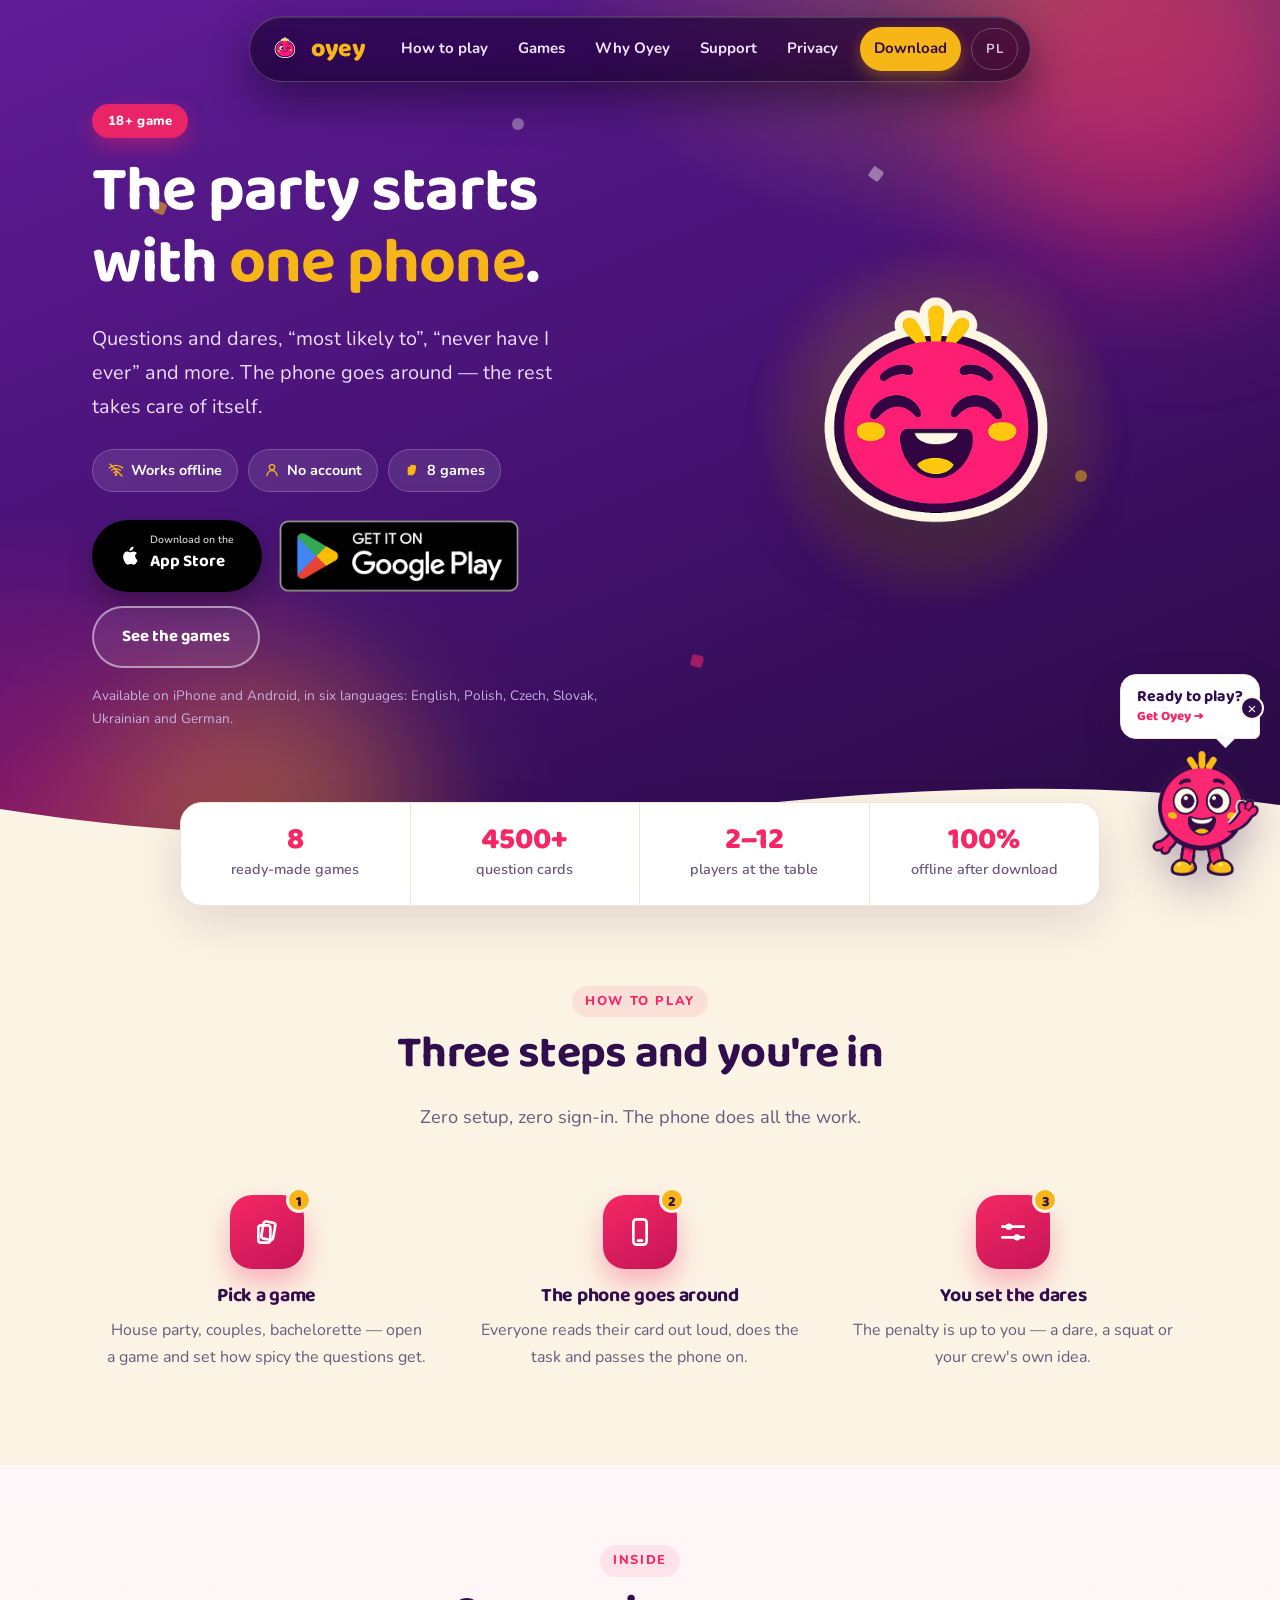
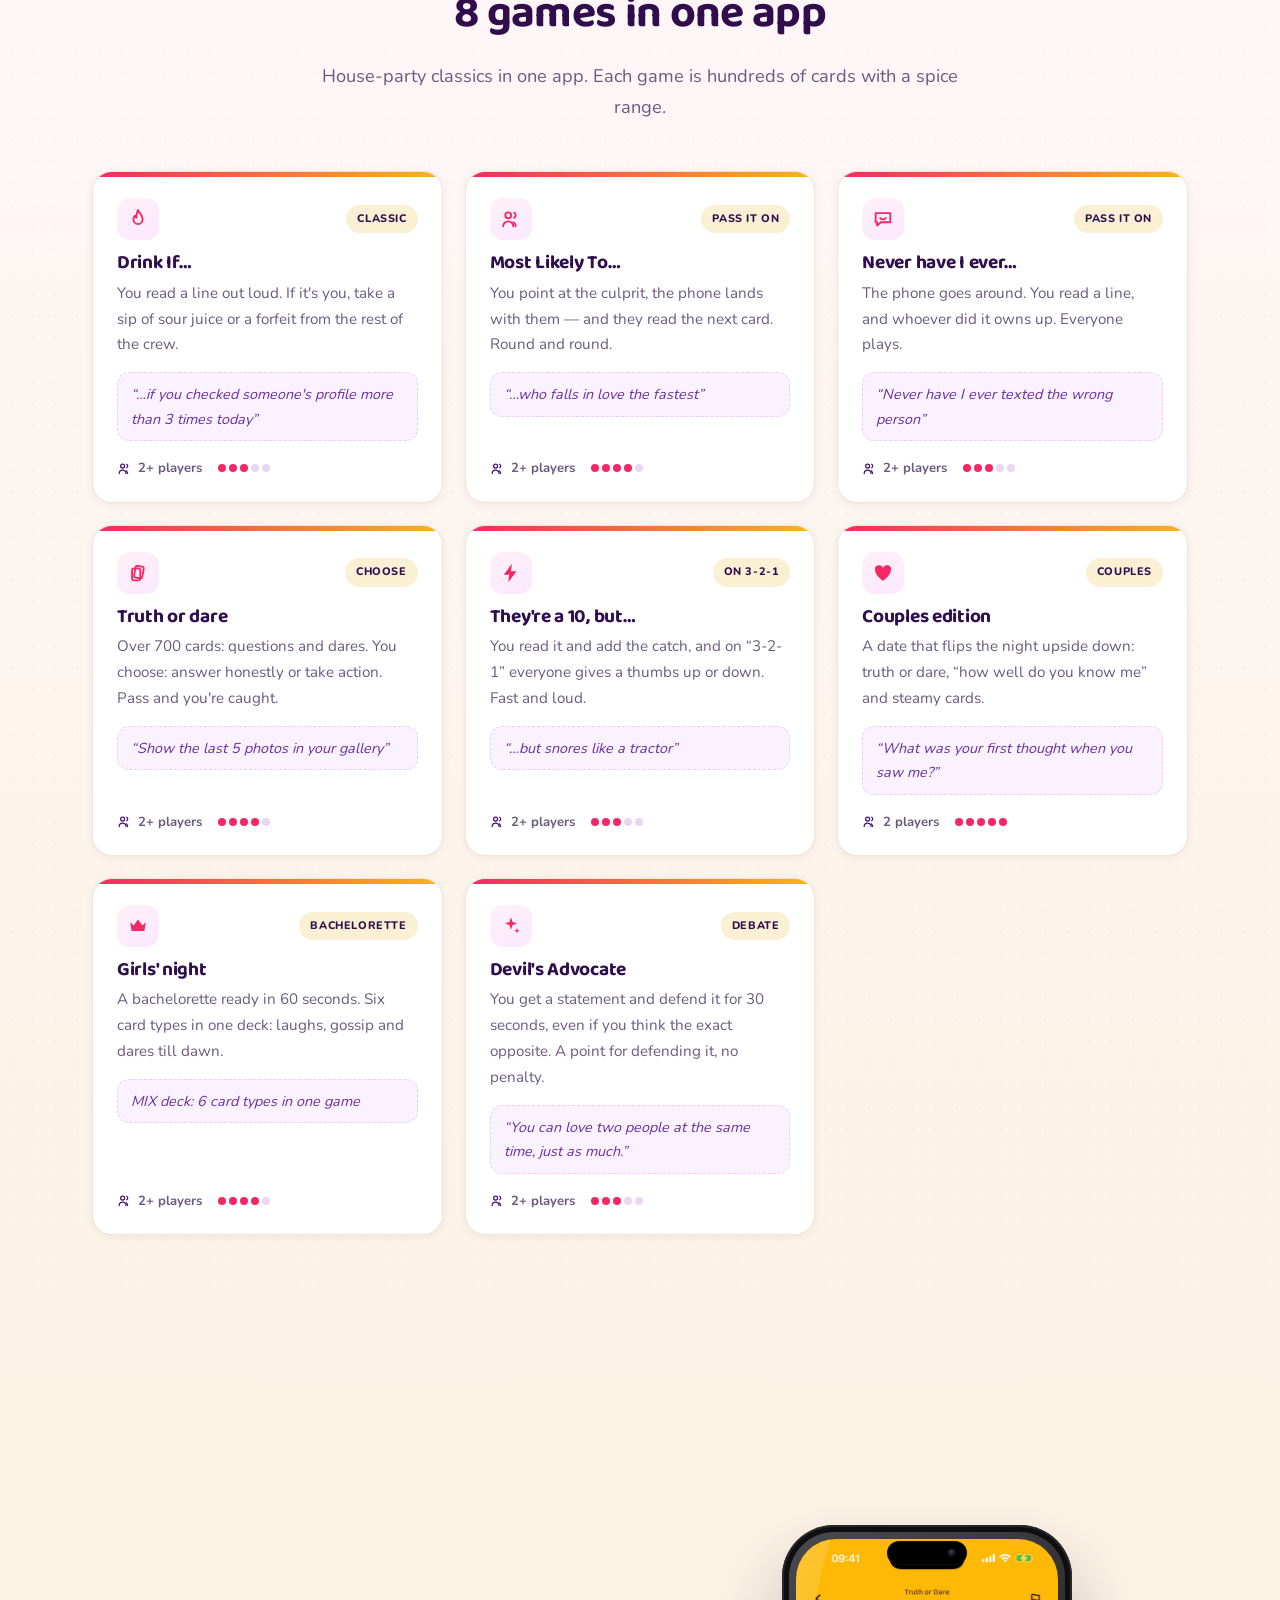
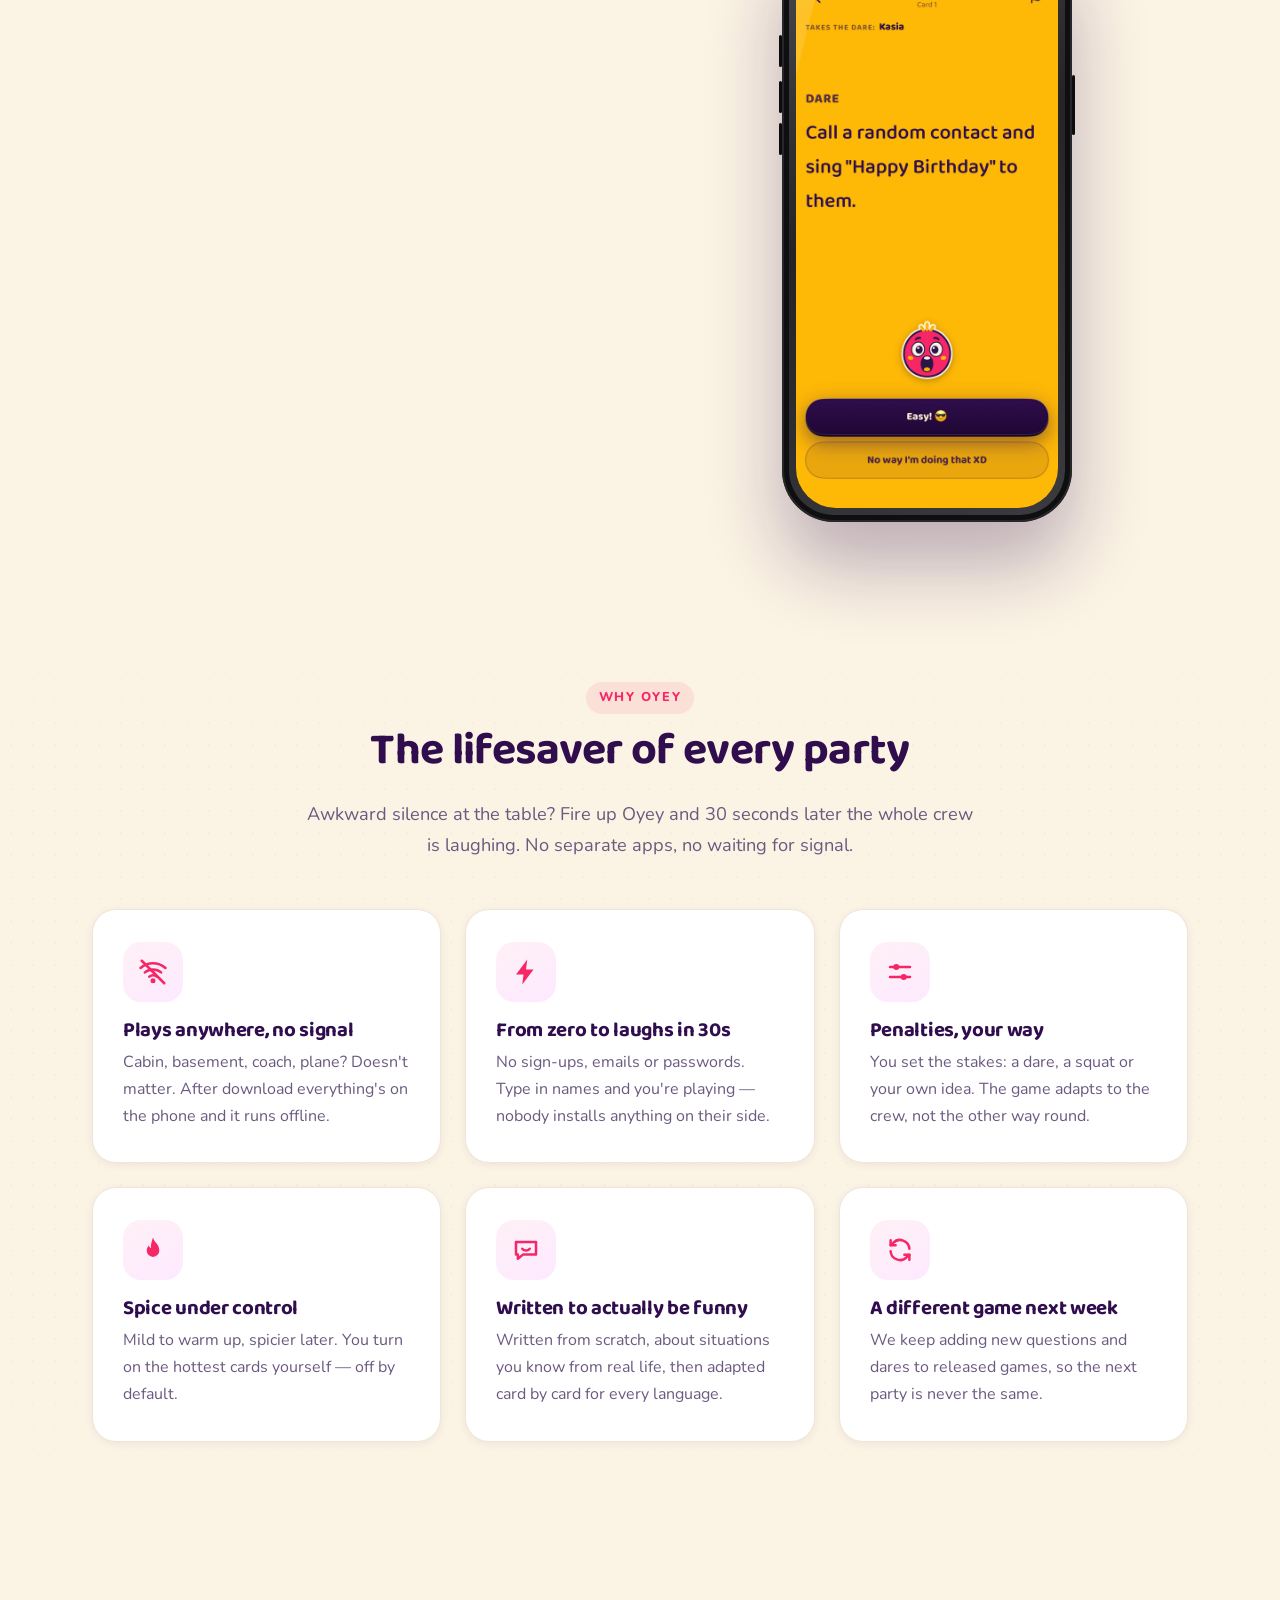
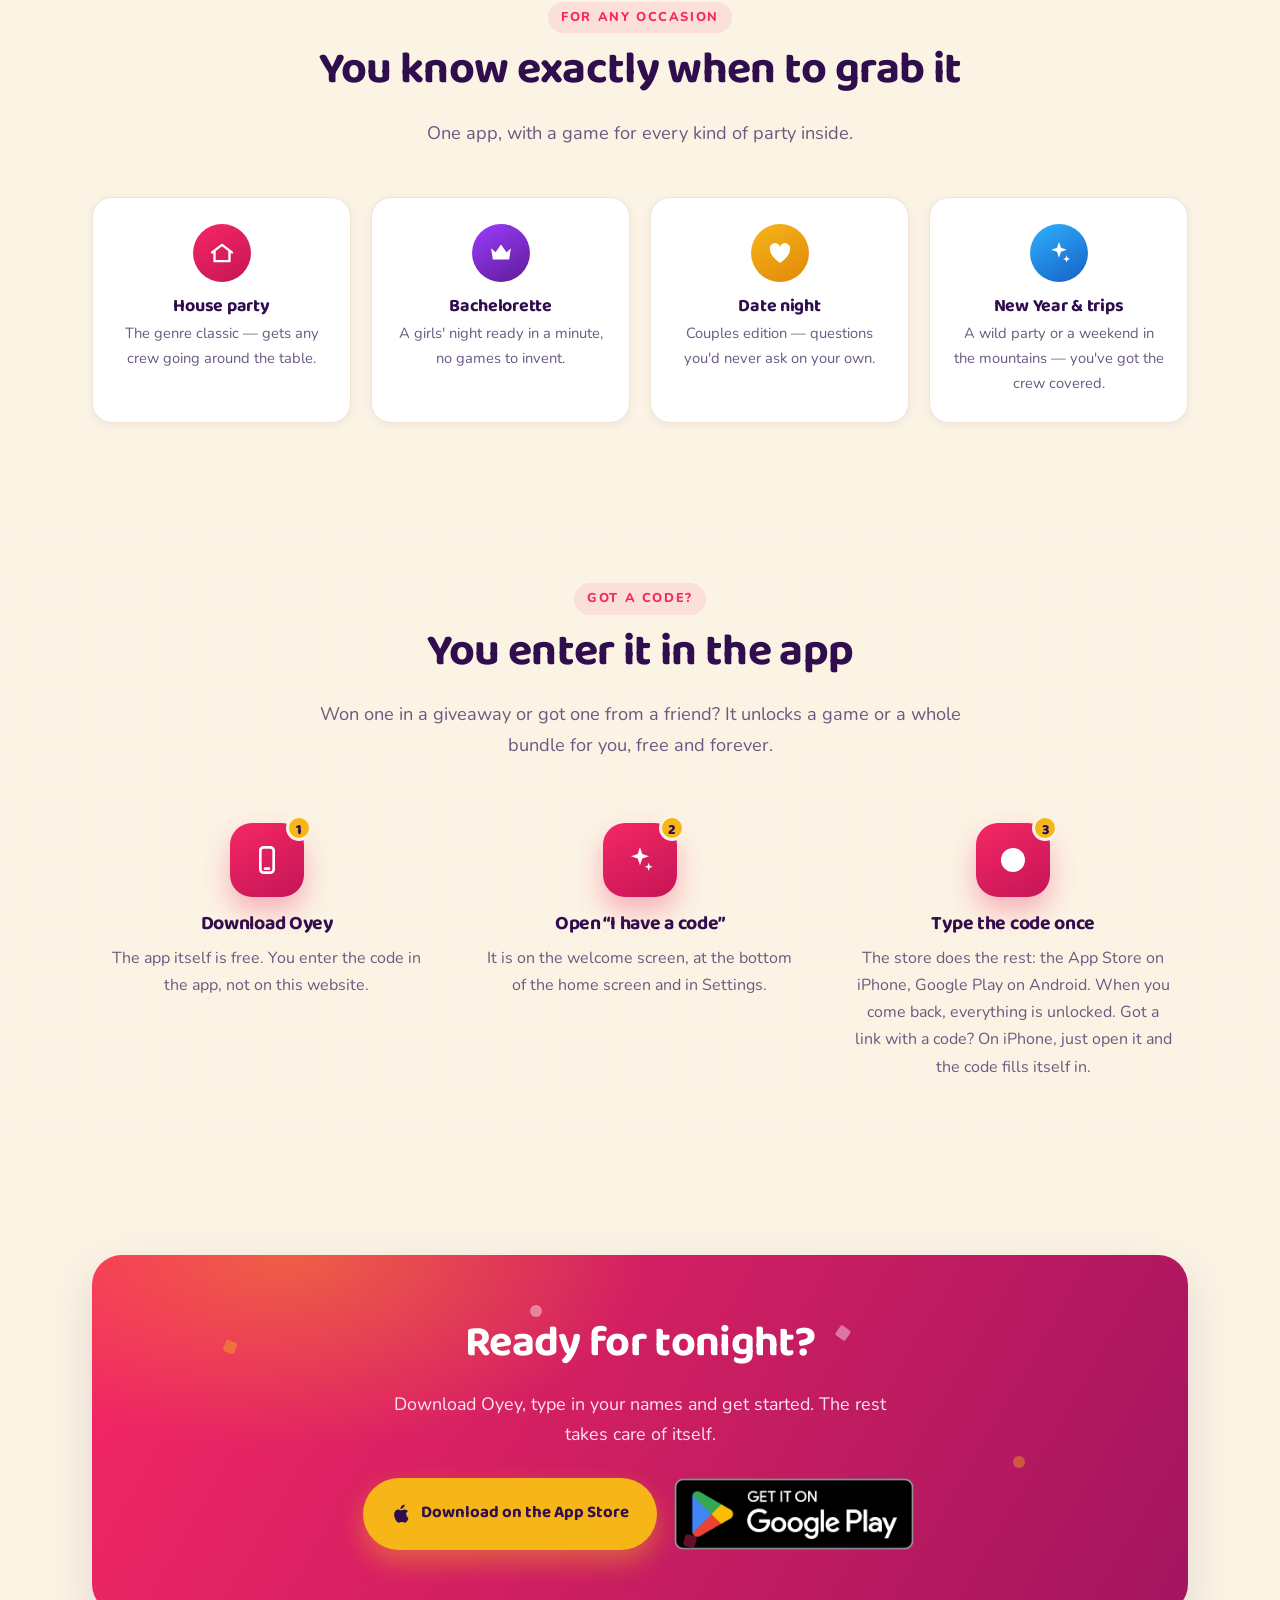
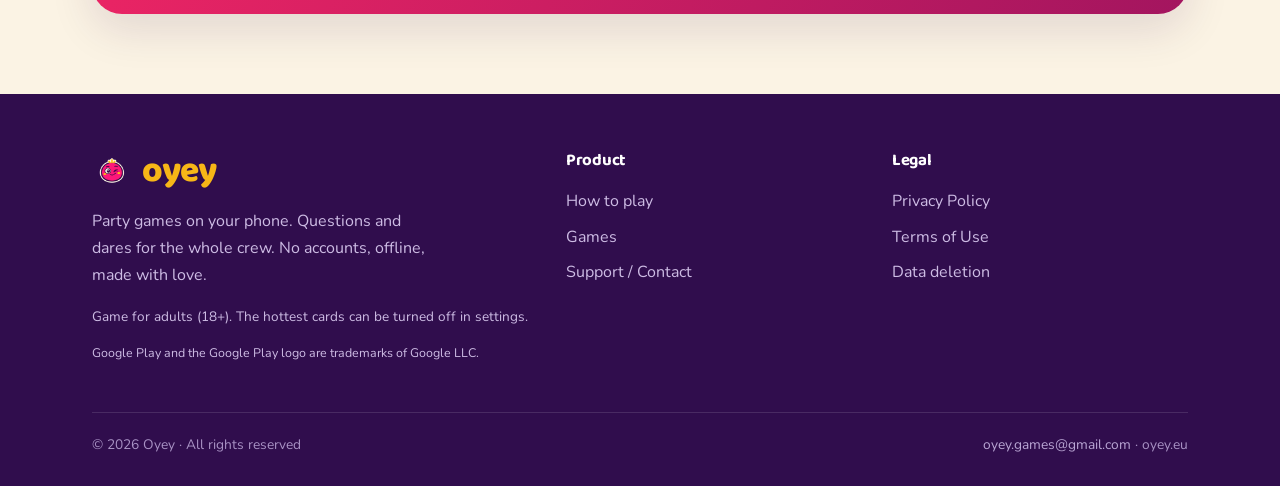
==== index.html @ d966012d "Strona: angielska domyślna pod „/”, polska pod /pl/ z wykrywaniem języka Decyzja właściciela 08.11.2" ====
<!DOCTYPE html>
<html lang="en">
<head>
  <meta charset="UTF-8">
  <meta name="viewport" content="width=device-width, initial-scale=1.0">
  <script>
  /* ——— JĘZYK STRONY (właściciel 08.11.2026) ———
     „/” to strona angielska (domyślna), polska jest pod /pl/. Na /pl/
     przenosimy, gdy:
       1) adres ma ?lang=pl; ?lang=en zostawia angielską (tak linkuje
          przełącznik „EN” z /pl/). Wybór pamiętamy na tę wizytę, a sam
          parametr lang znika z adresu, reszta zapytania zostaje;
       2) w tej wizycie ktoś czytał już polską stronę (sessionStorage
          oyey_lang = pl; zapisuje go assets/js/nav.js na każdej stronie
          według <html lang>), a oyey_lang = en zostawia angielską;
       3) inaczej: przeglądarka ma polski na liście języków albo strefę
          czasową Europe/Warsaw.
     Zapytanie (np. ?ct=tiktok_pl z bio) i #kotwica jadą z przekierowaniem.
     Bez cookies i localStorage: polityka prywatności mówi, że strona nie
     ustawia cookies; sessionStorage na jedną wizytę jak przy `ct`.
     location.replace nie dokłada wpisu w historii, więc „Wstecz” nie
     zapętla. Każdy błąd = zostaje strona angielska. */
  (function () {
    var html = document.documentElement;
    try {
      var loc = window.location, KLUCZ = 'oyey_lang', wybor = null, reszta = [];
      var czesci = loc.search.replace(/^\?/, '').split('&');
      for (var i = 0; i < czesci.length; i++) {
        if (!czesci[i]) continue;
        var mLang = /^lang=(en|pl)$/i.exec(czesci[i]);
        if (mLang) { wybor = mLang[1].toLowerCase(); } else { reszta.push(czesci[i]); }
      }
      var zapytanie = reszta.length ? '?' + reszta.join('&') : '';
      var zSesji = null;
      try {
        if (wybor) { sessionStorage.setItem(KLUCZ, wybor); }
        else { zSesji = sessionStorage.getItem(KLUCZ); }
      } catch (bladSesji) {}
      var naPl = false;
      if (wybor) {
        naPl = (wybor === 'pl');
        if (!naPl) { history.replaceState(history.state, '', loc.pathname + zapytanie + loc.hash); }
      } else if (zSesji === 'pl' || zSesji === 'en') {
        naPl = (zSesji === 'pl');
      } else {
        var jezyki = (navigator.languages && navigator.languages.length) ? navigator.languages : [navigator.language || ''];
        for (var j = 0; j < jezyki.length; j++) {
          if (/^pl/i.test(String(jezyki[j] || ''))) { naPl = true; break; }
        }
        if (!naPl) {
          try { naPl = (Intl.DateTimeFormat().resolvedOptions().timeZone === 'Europe/Warsaw'); } catch (bladStrefy) {}
        }
      }
      if (naPl) {
        // Bez mignięcia angielskiej strony; po 3 s pokazujemy ją i tak,
        // gdyby przekierowanie utknęło.
        html.style.visibility = 'hidden';
        setTimeout(function () { html.style.visibility = ''; }, 3000);
        loc.replace('/pl/' + zapytanie + loc.hash);
      }
    } catch (blad) { html.style.visibility = ''; }
  })();
  </script>
  <title>Oyey — party games on your phone | Questions & dares 18+</title>
  <meta name="description" content="Oyey is a party game app: questions and dares, “most likely to”, “never have I ever” and more. The phone goes around, no accounts, works offline. Adults only (18+).">
  <link rel="canonical" href="https://oyey.eu/">
  <link rel="alternate" hreflang="pl" href="https://oyey.eu/pl/">
  <link rel="alternate" hreflang="en" href="https://oyey.eu/">
  <link rel="alternate" hreflang="x-default" href="https://oyey.eu/">
  <meta property="og:type" content="website">
  <meta property="og:site_name" content="Oyey">
  <meta property="og:locale" content="en_GB">
  <meta property="og:locale:alternate" content="pl_PL">
  <meta property="og:url" content="https://oyey.eu/">
  <meta property="og:title" content="Oyey — party games on your phone | Questions & dares 18+">
  <meta property="og:description" content="Oyey is a party game app: questions and dares, “most likely to”, “never have I ever” and more. The phone goes around, no accounts, works offline. Adults only (18+).">
  <meta property="og:image" content="https://oyey.eu/assets/img/og-card.png">
  <meta property="og:image:width" content="1200">
  <meta property="og:image:height" content="630">
  <meta property="og:image:alt" content="The Oyey mascot — party games on your phone">
  <meta name="twitter:card" content="summary_large_image">
  <meta name="twitter:title" content="Oyey — party games on your phone | Questions & dares 18+">
  <meta name="twitter:description" content="Oyey is a party game app: questions and dares, “most likely to”, “never have I ever” and more. The phone goes around, no accounts, works offline. Adults only (18+).">
  <meta name="twitter:image" content="https://oyey.eu/assets/img/og-card.png">
  <meta name="twitter:image:alt" content="The Oyey mascot — party games on your phone">
  <link rel="icon" href="favicon.ico" sizes="any">
  <link rel="icon" type="image/png" sizes="32x32" href="assets/img/favicon-32.png">
  <link rel="apple-touch-icon" href="assets/img/favicon-180.png">
  <link rel="stylesheet" href="assets/css/style.css?v=12">
  <script src="assets/js/nav.js" defer></script>
</head>
<body>

  <!-- ICON SET (SVG) -->
  <svg width="0" height="0" style="position:absolute" aria-hidden="true">
    <symbol id="ic-wifi" viewBox="0 0 24 24"><path d="M2 8.8C4.9 6.4 8.3 5 12 5s7.1 1.4 10 3.8"/><path d="M5.5 12.3C7.3 10.8 9.6 9.9 12 9.9s4.7.9 6.5 2.4"/><path d="M9 15.7c.9-.7 2-1.1 3-1.1s2.1.4 3 1.1"/><circle cx="12" cy="19" r="1"/><line x1="3" y1="3" x2="21" y2="21"/></symbol>
    <symbol id="ic-user" viewBox="0 0 24 24"><circle cx="12" cy="8" r="4"/><path d="M4.5 20.5a7.5 7.5 0 0 1 15 0"/></symbol>
    <symbol id="ic-bolt" viewBox="0 0 24 24"><path d="M13 2 4 14h6l-1 8 9-12h-6z"/></symbol>
    <symbol id="ic-sliders" viewBox="0 0 24 24"><line x1="4" y1="8" x2="20" y2="8"/><line x1="4" y1="16" x2="20" y2="16"/><circle cx="9" cy="8" r="2.4" fill="currentColor" stroke="none"/><circle cx="15" cy="16" r="2.4" fill="currentColor" stroke="none"/></symbol>
    <symbol id="ic-flame" viewBox="0 0 24 24"><path d="M12 2c.6 2.6 2.4 3.9 3.5 5.6C16.6 9.3 17 10.8 17 12.5a5 5 0 0 1-10 0c0-1.7.7-3 1.7-4.1.2 1 .9 1.8 1.8 2C10 8.8 10.7 5.5 12 2z"/></symbol>
    <symbol id="ic-chat" viewBox="0 0 24 24"><path d="M4 5.5h16v10H9.8L5.5 19v-3.5H4z"/><path d="M9 11c.7.9 1.8 1.4 3 1.4s2.3-.5 3-1.4"/></symbol>
    <symbol id="ic-refresh" viewBox="0 0 24 24"><path d="M19.5 11A7.5 7.5 0 0 0 6.6 6.3L4.5 8.2"/><path d="M4.5 4.2v4h4"/><path d="M4.5 13a7.5 7.5 0 0 0 12.9 4.7l2.1-1.9"/><path d="M19.5 19.8v-4h-4"/></symbol>
    <symbol id="ic-phone" viewBox="0 0 24 24"><rect x="7" y="2.5" width="10" height="19" rx="2.5"/><line x1="10.5" y1="18.5" x2="13.5" y2="18.5"/></symbol>
    <symbol id="ic-users" viewBox="0 0 24 24"><circle cx="9" cy="8" r="3.2"/><path d="M3.5 20a5.5 5.5 0 0 1 11 0"/><path d="M15.5 5.2a3.2 3.2 0 0 1 0 5.6"/><path d="M17 20a5.4 5.4 0 0 0-2.3-4.4"/></symbol>
    <symbol id="ic-cards" viewBox="0 0 24 24"><rect x="8.5" y="4.5" width="9" height="13" rx="2" transform="rotate(10 13 11)"/><rect x="5.5" y="7" width="9" height="13" rx="2"/></symbol>
    <symbol id="ic-check" viewBox="0 0 24 24"><circle cx="12" cy="12" r="9"/><path d="M8.4 12.4l2.6 2.6 4.6-5.2"/></symbol>
    <symbol id="ic-heart" viewBox="0 0 24 24"><path d="M12 20.6S3.4 14.8 3.4 9.1A4.4 4.4 0 0 1 12 6.8a4.4 4.4 0 0 1 8.6 2.3C20.6 14.8 12 20.6 12 20.6z"/></symbol>
    <symbol id="ic-crown" viewBox="0 0 24 24"><path d="M3.5 8l3.8 3.4L12 4.8l4.7 6.6L20.5 8l-1.5 9.5H5z"/></symbol>
    <symbol id="ic-home" viewBox="0 0 24 24"><path d="M3.5 11.5 12 5l8.5 6.5"/><path d="M5.6 10.4V19h12.8v-8.6"/></symbol>
    <symbol id="ic-spark" viewBox="0 0 24 24"><path d="M12 2.5l1.7 5 5 1.7-5 1.7L12 16l-1.7-5.1-5-1.7 5-1.7z"/><path d="M18.5 14l.8 2.3 2.2.8-2.2.8-.8 2.3-.8-2.3-2.2-.8 2.2-.8z"/></symbol>
    <symbol id="ic-apple" viewBox="0 0 384 512"><path d="M318.7 268c-.2-36.7 16.4-64.4 50-84.8-18.8-26.9-47.2-41.7-84.7-44.6-35.5-2.8-74.3 20.7-88.5 20.7-15 0-49.4-19.7-76.4-19.7C71.9 141.1 16 184.6 16 273.5c0 26.3 4.8 53.5 14.4 81.5 12.8 36.9 59 127.2 107.2 125.7 25.2-.6 43-17.9 75.8-17.9 31.8 0 48.3 17.9 76.4 17.9 48.6-.7 90.4-82.8 102.6-119.8-65.2-30.7-61.7-90-61.7-92.9zM255.7 90.8c30.4-36.1 27.7-69 26.8-80.8-26.9 1.6-58 18.4-75.7 39.1-19.5 22.2-31 49.7-28.5 79.1 29.1 2.3 55.7-12.7 77.4-37.4z"/></symbol>
  </svg>

  <!-- NAV -->
  <header class="nav" id="nav">
    <div class="container">
      <a class="nav__brand" href="/" aria-label="Oyey — home">
        <img class="nav__mascot" src="assets/img/mascot-smile.png" alt="">
        <span class="wordmark nav__wordmark">oyey</span>
      </a>
      <button class="nav__toggle" aria-label="Menu" onclick="document.getElementById('nav-links').classList.toggle('open')">☰</button>
      <nav class="nav__links" id="nav-links">
        <a href="#jak">How to play</a>
        <a href="#gry">Games</a>
        <a href="#dlaczego">Why Oyey</a>
        <a href="support-en.html">Support</a>
        <a href="privacy-en.html">Privacy</a>
        <a class="cta" href="https://apps.apple.com/app/id6793657469" target="_blank" rel="noopener">Download</a>
        <a href="/pl/" class="lang-switch" hreflang="pl" aria-label="Wersja polska">PL</a>
      </nav>
    </div>
  </header>

  <!-- HERO -->
  <section class="hero">
    <span class="hero__glow g1"></span><span class="hero__glow g2"></span>
    <div class="confetti"><i></i><i></i><i></i><i></i><i></i><i></i></div>
    <div class="container hero__grid">
      <div>
        <span class="age-pill">18+ game</span>
        <h1>The party starts with <span class="hl">one phone</span>.</h1>
        <p class="lead">Questions and dares, “most likely to”, “never have I ever” and more. The phone goes around — the rest takes care of itself.</p>
        <div class="hero__badges">
          <span class="badge"><svg class="icon"><use href="#ic-wifi"/></svg> Works offline</span>
          <span class="badge"><svg class="icon"><use href="#ic-user"/></svg> No account</span>
          <span class="badge"><svg class="icon icon--fill"><use href="#ic-cards"/></svg> 8 games</span>
        </div>
        <div class="btns" id="download-top">
          <a class="btn btn--app" href="https://apps.apple.com/app/id6793657469" target="_blank" rel="noopener" aria-label="Download on the App Store">
            <svg viewBox="0 0 384 512" fill="currentColor" aria-hidden="true"><use href="#ic-apple"/></svg>
            <span class="store-txt"><span class="store-sub">Download on the</span><span class="store-main">App Store</span></span>
          </a>
          <a class="btn-gp" href="https://play.google.com/store/apps/details?id=eu.oyey" target="_blank" rel="noopener">
            <img class="gp-badge gp-badge--en" src="assets/img/badges/google-play-en.png" width="646" height="250" alt="Get it on Google Play">
          </a>
          <a class="btn btn--ghost" href="#gry">See the games</a>
        </div>
        <p class="hero__note">Available on iPhone and Android, in six languages: English, Polish, Czech, Slovak, Ukrainian and German.</p>
      </div>
      <div class="hero__mascot">
        <img src="assets/img/mascot-happy.png" alt="Oyey mascot" loading="eager">
      </div>
    </div>
    <div class="hero__wave" aria-hidden="true">
      <svg viewBox="0 0 1440 72" preserveAspectRatio="none"><path fill="#FBF3E4" d="M0,40 C240,74 480,74 720,48 C960,22 1200,6 1440,36 L1440,72 L0,72 Z"></path></svg>
    </div>
  </section>

  <!-- STATS -->
  <div class="container">
    <div class="stats reveal">
      <div class="stat"><b>8</b><span>ready-made games</span></div>
      <div class="stat"><b>4500+</b><span>question cards</span></div>
      <div class="stat"><b>2–12</b><span>players at the table</span></div>
      <div class="stat"><b>100%</b><span>offline after download</span></div>
    </div>
  </div>

  <!-- HOW TO PLAY -->
  <section id="jak">
    <div class="container">
      <div class="section-head reveal">
        <span class="eyebrow">How to play</span>
        <h2>Three steps and you're in</h2>
        <p>Zero setup, zero sign-in. The phone does all the work.</p>
      </div>
      <div class="steps">
        <div class="step reveal d1">
          <div class="step__ico"><svg class="icon"><use href="#ic-cards"/></svg><span class="step__num">1</span></div>
          <h3>Pick a game</h3>
          <p>House party, couples, bachelorette — open a game and set how spicy the questions get.</p>
        </div>
        <div class="step reveal d2">
          <div class="step__ico"><svg class="icon"><use href="#ic-phone"/></svg><span class="step__num">2</span></div>
          <h3>The phone goes around</h3>
          <p>Everyone reads their card out loud, does the task and passes the phone on.</p>
        </div>
        <div class="step reveal d3">
          <div class="step__ico"><svg class="icon"><use href="#ic-sliders"/></svg><span class="step__num">3</span></div>
          <h3>You set the dares</h3>
          <p>The penalty is up to you — a dare, a squat or your crew's own idea.</p>
        </div>
      </div>
    </div>
  </section>

  <!-- GAMES -->
  <section id="gry" class="games-section dots">
    <div class="container">
      <div class="section-head reveal">
        <span class="eyebrow">Inside</span>
        <h2>8 games in one app</h2>
        <p>House-party classics in one app. Each game is hundreds of cards with a spice range.</p>
      </div>
      <div class="games">

        <article class="game reveal">
          <div class="game__top"><span class="game__ico"><svg class="icon"><use href="#ic-flame"/></svg></span><span class="tag">Classic</span></div>
          <h3>Drink If…</h3>
          <p>You read a line out loud. If it's you, take a sip of sour juice or a forfeit from the rest of the crew.</p>
          <div class="game__sample">“…if you checked someone's profile more than 3 times today”</div>
          <div class="game__meta"><span class="m"><svg class="icon"><use href="#ic-users"/></svg>2+ players</span><span class="spice"><span class="spice-dots"><i class="on"></i><i class="on"></i><i class="on"></i><i></i><i></i></span></span></div>
        </article>

        <article class="game reveal d1">
          <div class="game__top"><span class="game__ico"><svg class="icon"><use href="#ic-users"/></svg></span><span class="tag">Pass it on</span></div>
          <h3>Most Likely To…</h3>
          <p>You point at the culprit, the phone lands with them — and they read the next card. Round and round.</p>
          <div class="game__sample">“…who falls in love the fastest”</div>
          <div class="game__meta"><span class="m"><svg class="icon"><use href="#ic-users"/></svg>2+ players</span><span class="spice"><span class="spice-dots"><i class="on"></i><i class="on"></i><i class="on"></i><i class="on"></i><i></i></span></span></div>
        </article>

        <article class="game reveal d2">
          <div class="game__top"><span class="game__ico"><svg class="icon"><use href="#ic-chat"/></svg></span><span class="tag">Pass it on</span></div>
          <h3>Never have I ever…</h3>
          <p>The phone goes around. You read a line, and whoever did it owns up. Everyone plays.</p>
          <div class="game__sample">“Never have I ever texted the wrong person”</div>
          <div class="game__meta"><span class="m"><svg class="icon"><use href="#ic-users"/></svg>2+ players</span><span class="spice"><span class="spice-dots"><i class="on"></i><i class="on"></i><i class="on"></i><i></i><i></i></span></span></div>
        </article>

        <article class="game reveal">
          <div class="game__top"><span class="game__ico"><svg class="icon"><use href="#ic-cards"/></svg></span><span class="tag">Choose</span></div>
          <h3>Truth or dare</h3>
          <p>Over 700 cards: questions and dares. You choose: answer honestly or take action. Pass and you're caught.</p>
          <div class="game__sample">“Show the last 5 photos in your gallery”</div>
          <div class="game__meta"><span class="m"><svg class="icon"><use href="#ic-users"/></svg>2+ players</span><span class="spice"><span class="spice-dots"><i class="on"></i><i class="on"></i><i class="on"></i><i class="on"></i><i></i></span></span></div>
        </article>

        <article class="game reveal d1">
          <div class="game__top"><span class="game__ico"><svg class="icon icon--fill"><use href="#ic-bolt"/></svg></span><span class="tag">On 3-2-1</span></div>
          <h3>They're a 10, but…</h3>
          <p>You read it and add the catch, and on “3-2-1” everyone gives a thumbs up or down. Fast and loud.</p>
          <div class="game__sample">“…but snores like a tractor”</div>
          <div class="game__meta"><span class="m"><svg class="icon"><use href="#ic-users"/></svg>2+ players</span><span class="spice"><span class="spice-dots"><i class="on"></i><i class="on"></i><i class="on"></i><i></i><i></i></span></span></div>
        </article>

        <article class="game reveal d2">
          <div class="game__top"><span class="game__ico"><svg class="icon icon--fill"><use href="#ic-heart"/></svg></span><span class="tag">Couples</span></div>
          <h3>Couples edition</h3>
          <p>A date that flips the night upside down: truth or dare, “how well do you know me” and steamy cards.</p>
          <div class="game__sample">“What was your first thought when you saw me?”</div>
          <div class="game__meta"><span class="m"><svg class="icon"><use href="#ic-users"/></svg>2 players</span><span class="spice"><span class="spice-dots"><i class="on"></i><i class="on"></i><i class="on"></i><i class="on"></i><i class="on"></i></span></span></div>
        </article>

        <article class="game reveal d3">
          <div class="game__top"><span class="game__ico"><svg class="icon icon--fill"><use href="#ic-crown"/></svg></span><span class="tag">Bachelorette</span></div>
          <h3>Girls' night</h3>
          <p>A bachelorette ready in 60 seconds. Six card types in one deck: laughs, gossip and dares till dawn.</p>
          <div class="game__sample">MIX deck: 6 card types in one game</div>
          <div class="game__meta"><span class="m"><svg class="icon"><use href="#ic-users"/></svg>2+ players</span><span class="spice"><span class="spice-dots"><i class="on"></i><i class="on"></i><i class="on"></i><i class="on"></i><i></i></span></span></div>
        </article>

        <article class="game reveal">
          <div class="game__top"><span class="game__ico"><svg class="icon icon--fill"><use href="#ic-spark"/></svg></span><span class="tag">Debate</span></div>
          <h3>Devil's Advocate</h3>
          <p>You get a statement and defend it for 30 seconds, even if you think the exact opposite. A point for defending it, no penalty.</p>
          <div class="game__sample">“You can love two people at the same time, just as much.”</div>
          <div class="game__meta"><span class="m"><svg class="icon"><use href="#ic-users"/></svg>2+ players</span><span class="spice"><span class="spice-dots"><i class="on"></i><i class="on"></i><i class="on"></i><i></i><i></i></span></span></div>
        </article>

      </div>
      <div class="mascots-row reveal">
        <img src="assets/img/mascot-happy.png" alt="">
        <img src="assets/img/mascot-smile.png" alt="">
        <img src="assets/img/mascot-love.png" alt="">
        <img src="assets/img/mascot-devil.png" alt="">
        <img src="assets/img/mascot-crazy.png" alt="">
      </div>
    </div>
  </section>

  <!-- SHOWCASE -->
  <section>
    <div class="container">
      <div class="showcase">
        <div class="showcase__text reveal">
          <span class="eyebrow">This is how it looks</span>
          <h2>One card, the whole table in on it</h2>
          <p style="color:var(--text-soft);font-size:1.1rem;margin:0 0 6px;">Big, readable cards and a mascot that reacts to how spicy you play.</p>
          <ul class="showcase__list">
            <li><svg class="icon icon--fill"><use href="#ic-check"/></svg><span><b>Readable from across the table</b> — big type, one card at a time.</span></li>
            <li><svg class="icon icon--fill"><use href="#ic-check"/></svg><span><b>You set the spice</b> — from mild to 18+ behind an age gate.</span></li>
            <li><svg class="icon icon--fill"><use href="#ic-check"/></svg><span><b>Configurable penalties</b> — a dare, a squat or your own idea.</span></li>
          </ul>
        </div>
        <div class="phone-wrap reveal d2">
          <div class="iphone">
            <span class="iphone__island"></span>
            <div class="iphone__screen">
              <img src="assets/img/shot-en-card.png" alt="Oyey game screen — a dare card from Truth or Dare: “Call a random contact and sing Happy Birthday to them.”, with the mascot below and the buttons “Easy!” and “No way I'm doing that XD”">
            </div>
          </div>
        </div>
      </div>
    </div>
  </section>

  <!-- WHY -->
  <section id="dlaczego" class="dots">
    <div class="container">
      <div class="section-head reveal">
        <span class="eyebrow">Why Oyey</span>
        <h2>The lifesaver of every party</h2>
        <p>Awkward silence at the table? Fire up Oyey and 30 seconds later the whole crew is laughing. No separate apps, no waiting for signal.</p>
      </div>
      <div class="features">
        <div class="card reveal"><div class="ico"><svg class="icon"><use href="#ic-wifi"/></svg></div><h3>Plays anywhere, no signal</h3><p>Cabin, basement, coach, plane? Doesn't matter. After download everything's on the phone and it runs offline.</p></div>
        <div class="card reveal d1"><div class="ico"><svg class="icon icon--fill"><use href="#ic-bolt"/></svg></div><h3>From zero to laughs in 30s</h3><p>No sign-ups, emails or passwords. Type in names and you're playing — nobody installs anything on their side.</p></div>
        <div class="card reveal d2"><div class="ico"><svg class="icon"><use href="#ic-sliders"/></svg></div><h3>Penalties, your way</h3><p>You set the stakes: a dare, a squat or your own idea. The game adapts to the crew, not the other way round.</p></div>
        <div class="card reveal"><div class="ico"><svg class="icon icon--fill"><use href="#ic-flame"/></svg></div><h3>Spice under control</h3><p>Mild to warm up, spicier later. You turn on the hottest cards yourself — off by default.</p></div>
        <div class="card reveal d1"><div class="ico"><svg class="icon"><use href="#ic-chat"/></svg></div><h3>Written to actually be funny</h3><p>Written from scratch, about situations you know from real life, then adapted card by card for every language.</p></div>
        <div class="card reveal d2"><div class="ico"><svg class="icon"><use href="#ic-refresh"/></svg></div><h3>A different game next week</h3><p>We keep adding new questions and dares to released games, so the next party is never the same.</p></div>
      </div>
    </div>
  </section>

  <!-- OCCASIONS -->
  <section>
    <div class="container">
      <div class="section-head reveal">
        <span class="eyebrow">For any occasion</span>
        <h2>You know exactly when to grab it</h2>
        <p>One app, with a game for every kind of party inside.</p>
      </div>
      <div class="occasions">
        <div class="occasion reveal"><div class="oc-ico"><svg class="icon"><use href="#ic-home"/></svg></div><h3>House party</h3><p>The genre classic — gets any crew going around the table.</p></div>
        <div class="occasion reveal d1"><div class="oc-ico"><svg class="icon icon--fill"><use href="#ic-crown"/></svg></div><h3>Bachelorette</h3><p>A girls' night ready in a minute, no games to invent.</p></div>
        <div class="occasion reveal d2"><div class="oc-ico"><svg class="icon icon--fill"><use href="#ic-heart"/></svg></div><h3>Date night</h3><p>Couples edition — questions you'd never ask on your own.</p></div>
        <div class="occasion reveal d3"><div class="oc-ico"><svg class="icon icon--fill"><use href="#ic-spark"/></svg></div><h3>New Year & trips</h3><p>A wild party or a weekend in the mountains — you've got the crew covered.</p></div>
      </div>
    </div>
  </section>

  <!-- GOT A CODE -->
  <section id="kod" class="dots">
    <div class="container">
      <div class="section-head reveal">
        <span class="eyebrow">Got a code?</span>
        <h2>You enter it in the app</h2>
        <p>Won one in a giveaway or got one from a friend? It unlocks a game or a whole bundle for you, free and forever.</p>
      </div>
      <div class="steps">
        <div class="step reveal d1">
          <div class="step__ico"><svg class="icon"><use href="#ic-phone"/></svg><span class="step__num">1</span></div>
          <h3>Download Oyey</h3>
          <p>The app itself is free. You enter the code in the app, not on this website.</p>
        </div>
        <div class="step reveal d2">
          <div class="step__ico"><svg class="icon icon--fill"><use href="#ic-spark"/></svg><span class="step__num">2</span></div>
          <h3>Open “I have a code”</h3>
          <p>It is on the welcome screen, at the bottom of the home screen and in Settings.</p>
        </div>
        <div class="step reveal d3">
          <div class="step__ico"><svg class="icon icon--fill"><use href="#ic-check"/></svg><span class="step__num">3</span></div>
          <h3>Type the code once</h3>
          <p>The store does the rest: the App Store on iPhone, Google Play on Android. When you come back, everything is unlocked. Got a link with a code? On iPhone, just open it and the code fills itself in.</p>
        </div>
      </div>
    </div>
  </section>

  <!-- CTA -->
  <section id="download">
    <div class="container">
      <div class="cta-strip">
        <div class="confetti"><i></i><i></i><i></i><i></i><i></i><i></i></div>
        <h2>Ready for tonight?</h2>
        <p>Download Oyey, type in your names and get started. The rest takes care of itself.</p>
        <div class="btns">
          <a class="btn btn--yellow" href="https://apps.apple.com/app/id6793657469" target="_blank" rel="noopener">
            <svg viewBox="0 0 384 512" fill="currentColor" aria-hidden="true"><use href="#ic-apple"/></svg>
            Download on the App Store
          </a>
          <a class="btn-gp" href="https://play.google.com/store/apps/details?id=eu.oyey" target="_blank" rel="noopener">
            <img class="gp-badge gp-badge--en" src="assets/img/badges/google-play-en.png" width="646" height="250" alt="Get it on Google Play" loading="lazy">
          </a>
        </div>
      </div>
    </div>
  </section>

  <!-- FOOTER -->
  <footer class="footer">
    <div class="container">
      <div class="footer__grid">
        <div>
          <div class="footer__brand">
            <img src="assets/img/mascot-smile.png" alt="">
            <span class="wordmark footer__wordmark">oyey</span>
          </div>
          <p style="max-width:34ch;">Party games on your phone. Questions and dares for the whole crew. No accounts, offline, made with love.</p>
          <p style="font-size:.85rem;">Game for adults (18+). The hottest cards can be turned off in settings.</p>
          <p style="font-size:.78rem;">Google Play and the Google Play logo are trademarks of Google LLC.</p>
        </div>
        <div>
          <h4>Product</h4>
          <a href="#jak">How to play</a>
          <a href="#gry">Games</a>
          <a href="support-en.html">Support / Contact</a>
        </div>
        <div>
          <h4>Legal</h4>
          <a href="privacy-en.html">Privacy Policy</a>
          <a href="terms-en.html">Terms of Use</a>
          <a href="data-deletion-en.html">Data deletion</a>
        </div>
      </div>
      <div class="footer__legal">
        <span>© 2026 Oyey · All rights reserved</span>
        <span><a href="mailto:oyey.games@gmail.com">oyey.games@gmail.com</a> · oyey.eu</span>
      </div>
    </div>
  </footer>

  <!-- CORNER MASCOT + BUBBLE -->
  <div class="mascot-widget" id="mw" aria-hidden="true">
    <button class="mw-close" id="mw-close" aria-label="Close">×</button>
    <a class="mw-bubble" href="https://apps.apple.com/app/id6793657469" target="_blank" rel="noopener">Ready to play? <span class="mw-cta">Get Oyey →</span></a>
    <img class="mw-mascot" src="assets/img/mascot-full.png" alt="Oyey mascot" id="mw-mascot">
  </div>

  <!-- In-app browser (TikTok/IG/FB) blocks the App Store — send them to Safari -->
  <div class="tt-panel" id="tt-panel" role="dialog" aria-modal="true" aria-labelledby="tt-tytul">
    <div class="tt-box">
      <h3 id="tt-tytul">Open in your browser</h3>
      <p>This browser won't let you reach the App Store. Tap <span class="tt-kropki">•••</span> in the top right and choose <strong>"Open in browser"</strong>.</p>
      <button class="tt-btn" id="tt-kopiuj" type="button">Copy page link</button>
      <button class="tt-btn tt-btn--ghost" id="tt-zamknij" type="button">Close</button>
      <p class="tt-alt">Or just search for <strong>Oyey</strong> in the App Store.</p>
    </div>
  </div>

  <script>
  (function(){
    var els = document.querySelectorAll('.reveal');
    if('IntersectionObserver' in window){
      var io = new IntersectionObserver(function(en){
        en.forEach(function(e){ if(e.isIntersecting){ e.target.classList.add('in'); io.unobserve(e.target); } });
      }, {threshold:.12, rootMargin:'0px 0px -6% 0px'});
      els.forEach(function(e){ io.observe(e); });
    } else { els.forEach(function(e){ e.classList.add('in'); }); }

    var mw = document.getElementById('mw');
    if(sessionStorage.getItem('mwClosed') !== '1'){
      setTimeout(function(){ mw.classList.add('show'); mw.setAttribute('aria-hidden','false'); }, 1800);
    }
    document.getElementById('mw-close').addEventListener('click', function(){
      mw.classList.remove('show'); mw.classList.add('hide'); sessionStorage.setItem('mwClosed','1');
    });
    // Maskotka i dymek prowadza PROSTO DO SKLEPU (zgloszenie usera 24.09.2026).
    // Wczesniej oba tylko przewijaly do sekcji #download, wiec przycisk
    // „Pobierz" nigdy nie otwieral App Store. Dymek jest teraz zwyklym <a>,
    // wiec dziala bez JS, na srodkowy przycisk i z klawiatury; handler
    // zostaje juz tylko dla obrazka maskotki.
    // ——— PRZEGLADARKA WBUDOWANA vs APP STORE ———
    // User sprawdzil 25.09 na iPhonie: klik w „Pobierz" z przegladarki
    // TikToka konczy sie BLEDEM albo PUSTA STRONA. TikTok blokuje i
    // https://apps.apple.com, i schemat itms-apps:// — czyli z tego
    // webview NIE DA SIE dojsc do sklepu zadna droga.
    //
    // ⚠️ Nie probuj tego „naprawic" kolejnym przekierowaniem. Kazda proba
    // nawigacji konczy sie bialym ekranem, ktory wyglada jak zepsuta
    // strona. Jedyne wyjscie to wyprowadzic czlowieka do Safari.
    // (18.10 scalone z kampania: schemat itms-apps:// z 25.09 wypadl, bo
    // w TikToku i tak nie dziala, a w Safari https to uniwersalny link.)
    //
    // ——— KAMPANIA (user 18.10.2026: link kampanii App Store `tiktok_pl`) ———
    // Link w bio prowadzi na oyey.eu/?ct=tiktok_pl (Instagram: ?ct=instagram).
    // Od 08.11.2026 „/” to strona angielska: polską przeglądarkę (albo strefę
    // Europe/Warsaw) skrypt w <head> strony „/” przenosi na /pl/ z całym
    // zapytaniem i #kotwicą, więc ?ct=… dociera tu nietknięte. Stary adres
    // index-en.html?ct=… (bio EN) przekierowuje na „/” z zapytaniem.
    // Strona dokleja do linków App Store token dostawcy i nazwę kampanii,
    // żeby App Analytics liczyło osobno pobrania i zakupy z naszego bio.
    // `ct` przechodzi tylko z liter, cyfr i podkreślnika (do 40 znaków),
    // a w ramach wizyty pamiętamy go w sessionStorage (podstrony bez ?ct).
    // Z przegladarki TikToka czlowiek przechodzi do Safari panelem nizej,
    // a skopiowany link niesie ?ct, wiec kampania przezywa przejscie.
    var PT = '129196735';
    var ct = null;
    try {
      var mCt = /[?&]ct=([^&#]*)/.exec(window.location.search);
      var zUrl = mCt ? decodeURIComponent(mCt[1]) : null;
      if (zUrl && /^[A-Za-z0-9_]{1,40}$/.test(zUrl)) {
        ct = zUrl;
        sessionStorage.setItem('oyey_ct', zUrl);
      } else {
        var zSesji = sessionStorage.getItem('oyey_ct');
        if (zSesji && /^[A-Za-z0-9_]{1,40}$/.test(zSesji)) { ct = zSesji; }
      }
    } catch (bladCt) {}
    var KAMPANIA = ct ? ('?pt=' + PT + '&ct=' + ct + '&mt=8') : '';
    var SCIEZKA = ct ? 'apple-store/id6793657469' : 'id6793657469';
    var SKLEP_WEB = 'https://apps.apple.com/app/' + SCIEZKA + KAMPANIA;
    if (ct) {
      // Także zwykłe <a> (desktop, Android, Safari, środkowy przycisk) niosą kampanię.
      var linkiSklepu = document.querySelectorAll('a[href*="apps.apple.com"]');
      for (var iL = 0; iL < linkiSklepu.length; iL++) { linkiSklepu[iL].href = SKLEP_WEB; }
    }

    // ——— GOOGLE PLAY (eu.oyey od 24.10.2026; stara com.qreinq.oyey wycofana 23.10) ———
    // Kampanię `ct` niesie Install Referrer, więc Play Console (Pozyskiwanie
    // użytkowników, kanały UTM) liczy osobno wejścia i instalacje z bio TikToka
    // i IG. Cała wartość referrer jest zakodowana (= i & jako %3D i %26).
    var SKLEP_PLAY = 'https://play.google.com/store/apps/details?id=eu.oyey' +
      (ct ? '&referrer=' + encodeURIComponent('utm_source=' + ct + '&utm_medium=bio') : '');
    if (ct) {
      var linkiPlay = document.querySelectorAll('a[href*="play.google.com"]');
      for (var iP = 0; iP < linkiPlay.length; iP++) { linkiPlay[iP].href = SKLEP_PLAY; }
    }
    // Android: Google Play idzie na pierwsze miejsce, App Store zostaje drugi,
    // a „Download" w menu i dymek maskotki prowadzą do Play. Na iPhonie
    // i desktopie zostaje kolejność z HTML (App Store pierwszy).
    var ANDROID = /Android/i.test(navigator.userAgent);
    if (ANDROID) {
      var grupy = document.querySelectorAll('.btns');
      for (var iG = 0; iG < grupy.length; iG++) {
        var doPlay = grupy[iG].querySelector('a[href*="play.google.com"]');
        var doApple = grupy[iG].querySelector('a[href*="apps.apple.com"]');
        if (doPlay && doApple) { grupy[iG].insertBefore(doPlay, doApple); }
      }
      var pojedyncze = document.querySelectorAll('.nav .cta, .mw-bubble');
      for (var iJ = 0; iJ < pojedyncze.length; iJ++) { pojedyncze[iJ].href = SKLEP_PLAY; }
    }

    var WEBVIEW = /musical_ly|BytedanceWebview|TikTok|Instagram|FBAN|FBAV|Line\/|KAKAOTALK/i
                    .test(navigator.userAgent);
    var panel = document.getElementById('tt-panel');

    // ⚠️ Obsluga SAMEGO panelu (zamykanie, kopiowanie) wisi ZAWSZE, nie tylko
    // w webview. Panel jest poza webview i tak ukryty, wiec nic to nie psuje,
    // a dzieki temu da sie te przyciski przetestowac w zwyklej przegladarce.
    // Gdy siedzialy pod `if(WEBVIEW)`, byly nietestowalne nigdzie poza TikTokiem.
    if(panel){
      document.getElementById('tt-zamknij').addEventListener('click', function(){
        panel.classList.remove('show');
      });
      panel.addEventListener('click', function(e){
        if(e.target === panel){ panel.classList.remove('show'); }
      });

      document.getElementById('tt-kopiuj').addEventListener('click', function(){
        var btn = this, adres = location.origin + location.pathname + (ct ? '?ct=' + ct : '');
        function udalo(){ btn.textContent = 'Copied \u2713'; setTimeout(function(){ btn.textContent = 'Copy page link'; }, 1800); }
        if(navigator.clipboard && navigator.clipboard.writeText){
          navigator.clipboard.writeText(adres).then(udalo, zapas);
        } else { zapas(); }
        // Schowek bywa niedostepny w webview — wtedy stara metoda przez
        // zaznaczenie pola tekstowego.
        function zapas(){
          var pole = document.createElement('input');
          pole.value = adres; pole.setAttribute('readonly','');
          pole.style.position='fixed'; pole.style.opacity='0';
          document.body.appendChild(pole); pole.select();
          try { document.execCommand('copy'); udalo(); } catch(err){}
          document.body.removeChild(pole);
        }
      });
    }

    // Przechwytywanie klikow w linki sklepu — TYLKO w webview.
    // Linkow Google Play panel NIE przechwytuje: na Androidzie z TikToka i IG
    // link do Play idzie wprost. ⚠️ Do 22.10 niesprawdzone na telefonie
    // z Androidem — jesli TikTok tam tez blokuje sklep, dopiac tu panel.
    if(WEBVIEW && panel){
      document.addEventListener('click', function(e){
        var el = e.target;
        var a = (el && el.closest) ? el.closest('a[href*="apps.apple.com"]') : null;
        if(!a) return;
        e.preventDefault();
        panel.classList.add('show');
      }, true);
    }

    // Maskotka: na Androidzie Google Play, poza tym App Store, a w webview
    // na iPhonie panel.
    document.getElementById('mw-mascot').addEventListener('click', function(){
      if(ANDROID){ window.location.href = SKLEP_PLAY; return; }
      if(WEBVIEW && panel){ panel.classList.add('show'); return; }
      window.open(SKLEP_WEB, '_blank', 'noopener');
    });
  })();
  </script>

</body>
</html>
---- assets/css/style.css ----
/* ============================================================
   OYEY — arkusz stylów v3 (pełny lifting UX)
   ============================================================ */

@font-face { font-family:'Baloo 2'; src:url('../fonts/Baloo2-Variable.ttf') format('truetype'); font-weight:400 800; font-display:swap; }
@font-face { font-family:'Nunito'; src:url('../fonts/Nunito-Variable.ttf') format('truetype'); font-weight:300 900; font-display:swap; }
@font-face { font-family:'Fredoka'; src:url('../fonts/Fredoka-Variable.ttf') format('truetype'); font-weight:300 700; font-display:swap; }

:root{
  --pink:#F62765; --pink-deep:#c41556;
  --purple:#461273; --purple-deep:#300D4D;
  --yellow:#F7B617; --yellow-deep:#e0a000;
  --cream:#FAF0D4;
  --bg:#FBF3E4;
  --surface:#ffffff;
  --text:#2a1140; --text-soft:#6b5a80;
  --border:#efe4d6;
  --shadow-sm:0 2px 10px rgba(48,13,77,.06);
  --shadow:0 16px 44px rgba(48,13,77,.12);
  --shadow-lg:0 34px 70px rgba(48,13,77,.20);
  --radius:24px; --maxw:1140px;
}

*{box-sizing:border-box;}
html{scroll-behavior:smooth;-webkit-text-size-adjust:100%;}
body{
  margin:0; font-family:'Nunito',system-ui,-apple-system,Segoe UI,Roboto,Arial,sans-serif;
  color:var(--text); line-height:1.7; -webkit-font-smoothing:antialiased; overflow-x:hidden;
  background-color:var(--bg);
  background-image:
    radial-gradient(680px 380px at 8% 2%, rgba(246,39,101,.08), transparent 60%),
    radial-gradient(720px 420px at 96% 6%, rgba(247,182,23,.12), transparent 60%),
    radial-gradient(900px 500px at 50% 108%, rgba(70,18,115,.07), transparent 60%);
  background-attachment:fixed;
}
h1,h2,h3,h4{font-family:'Baloo 2','Nunito',system-ui,sans-serif;line-height:1.12;color:var(--purple-deep);margin:0 0 .5em;letter-spacing:-.015em;}
a{color:var(--pink);text-decoration:none;}
a:hover{text-decoration:underline;}
img{max-width:100%;height:auto;display:block;}
.container{width:100%;max-width:var(--maxw);margin:0 auto;padding:0 22px;}

/* dot pattern helper */
.dots{position:relative;}
.dots::before{
  content:"";position:absolute;inset:0;z-index:0;pointer-events:none;opacity:.5;
  background-image:radial-gradient(rgba(70,18,115,.06) 1.4px, transparent 1.5px);
  background-size:22px 22px;-webkit-mask-image:linear-gradient(180deg,transparent,#000 20%,#000 80%,transparent);
          mask-image:linear-gradient(180deg,transparent,#000 20%,#000 80%,transparent);
}
.dots > *{position:relative;z-index:1;}

/* ---------- ICONS (własny zestaw SVG) ---------- */
.icon{width:1em;height:1em;display:inline-block;vertical-align:middle;fill:none;stroke:currentColor;stroke-width:2;stroke-linecap:round;stroke-linejoin:round;}
.icon--fill{fill:currentColor;stroke:none;}

/* ---------- WORDMARK ---------- */
.wordmark{
  font-family:'Baloo 2',system-ui,sans-serif;font-weight:800;color:var(--yellow);
  -webkit-text-stroke:.07em var(--purple-deep);paint-order:stroke fill;
  letter-spacing:-.03em;line-height:.9;display:inline-block;text-transform:lowercase;user-select:none;
}

/* ---------- NAV (pływający notch / kapsuła) ---------- */
/* Wrapper: przezroczysty, na fixed, centruje kapsułę; nie łapie kliknięć poza pigułką */
.nav{position:fixed;top:0;left:0;right:0;z-index:60;display:flex;justify-content:center;
  padding:16px 16px 0;pointer-events:none;
  transition:padding .5s cubic-bezier(.22,.7,.24,1);}

/* Kapsuła */
.nav .container{
  pointer-events:auto;width:auto;max-width:min(1000px,calc(100vw - 32px));
  display:flex;align-items:center;gap:22px;min-height:0;
  padding:10px 12px 10px 18px;
  background:linear-gradient(180deg,rgba(26,9,44,.72),rgba(16,5,30,.72));
  -webkit-backdrop-filter:saturate(185%) blur(20px);backdrop-filter:saturate(185%) blur(20px);
  border:1px solid rgba(255,255,255,.20);border-radius:999px;
  box-shadow:0 18px 42px rgba(8,2,18,.46), inset 0 1px 0 rgba(255,255,255,.14);
  transition:padding .5s cubic-bezier(.22,.7,.24,1), gap .5s cubic-bezier(.22,.7,.24,1),
             background .35s ease, box-shadow .35s ease, transform .5s cubic-bezier(.22,.7,.24,1);}

.nav__brand{display:flex;align-items:center;gap:9px;flex:none;}
.nav__mascot{height:34px;width:auto;filter:drop-shadow(0 4px 8px rgba(0,0,0,.3));
  transition:height .5s cubic-bezier(.22,.7,.24,1),transform .3s;}
.nav__brand:hover .nav__mascot{transform:rotate(-8deg) scale(1.08);}
.nav__wordmark{font-size:1.55rem;transition:font-size .5s cubic-bezier(.22,.7,.24,1);}

.nav__links{display:flex;gap:2px;align-items:center;}
.nav__links a{color:#efe4fb;padding:9px 14px;border-radius:999px;font-weight:700;font-size:.94rem;white-space:nowrap;
  transition:background .15s,color .15s,padding .5s cubic-bezier(.22,.7,.24,1),font-size .5s cubic-bezier(.22,.7,.24,1);}
.nav__links a:hover{background:rgba(255,255,255,.12);color:#fff;text-decoration:none;}
.nav__links a.cta{background:var(--yellow);color:var(--purple-deep);margin-left:6px;box-shadow:0 6px 16px rgba(247,182,23,.32);}
.nav__links a.cta:hover{background:#ffca3f;transform:translateY(-1px);}
.nav__links a.lang-switch{margin-left:8px;border:1px solid rgba(255,255,255,.28);font-size:.82rem;letter-spacing:.04em;opacity:.85;}
.nav__links a.lang-switch:hover{opacity:1;border-color:rgba(255,255,255,.5);}
.nav__toggle{display:none;background:transparent;border:0;color:#fff;font-size:1.5rem;cursor:pointer;padding:4px 6px;line-height:1;pointer-events:auto;}

/* STAN COMPACT — po scrollu w dół pigułka się kurczy */
.nav.compact{padding-top:9px;}
.nav.compact .container{gap:14px;padding:6px 8px 6px 14px;
  background:linear-gradient(180deg,rgba(16,5,30,.86),rgba(10,3,22,.86));
  box-shadow:0 12px 30px rgba(8,2,18,.52), inset 0 1px 0 rgba(255,255,255,.10);}
.nav.compact .nav__mascot{height:26px;}
.nav.compact .nav__wordmark{font-size:1.26rem;}
.nav.compact .nav__links a{padding:7px 12px;font-size:.9rem;}
.nav.compact .nav__links a.lang-switch{font-size:.78rem;}

@media (max-width:900px){
  .nav{padding:12px 12px 0;}
  .nav.compact{padding-top:8px;}
  .nav__toggle{display:block;}
  .nav .container{width:auto;max-width:calc(100vw - 24px);gap:12px;justify-content:space-between;padding:9px 10px 9px 16px;}
  .nav.compact .container{padding:7px 9px 7px 14px;}
  /* PANEL — ta sama „szklana" materia co kapsuła; wyrasta z notcha (morph z góry) */
  .nav__links{position:fixed;top:72px;left:50%;transform:translate(-50%,-8px) scaleY(.9);
    opacity:0;visibility:hidden;pointer-events:none;transform-origin:top center;
    width:min(340px,calc(100vw - 22px));flex-direction:column;align-items:stretch;
    background:linear-gradient(180deg,rgba(31,12,54,.9),rgba(14,5,27,.92));
    -webkit-backdrop-filter:saturate(180%) blur(26px);backdrop-filter:saturate(180%) blur(26px);
    border:1px solid rgba(255,255,255,.16);border-radius:28px;padding:10px;gap:2px;display:flex;
    box-shadow:0 24px 60px rgba(6,1,14,.55), inset 0 1px 0 rgba(255,255,255,.10);
    transition:opacity .3s cubic-bezier(.22,.9,.28,1), transform .4s cubic-bezier(.2,.9,.24,1), visibility .4s;}
  .nav.compact .nav__links{top:64px;}
  .nav__links.open{opacity:1;visibility:visible;pointer-events:auto;transform:translate(-50%,0) scaleY(1);}
  .nav__links a{width:100%;text-align:left;font-size:1.06rem;font-weight:700;padding:15px 18px;border-radius:16px;color:#f2e9fb;
    transition:background .18s ease;}
  .nav__links a:hover,.nav__links a:active{background:rgba(255,255,255,.09);}
  .nav__links a.cta{margin:10px 2px 2px;padding:16px;text-align:center;font-size:1.06rem;border-radius:16px;}
  .nav__links a.lang-switch{align-self:center;width:auto;margin:6px auto 2px;padding:8px 22px;text-align:center;font-size:.82rem;border-radius:999px;border-color:rgba(255,255,255,.24);}
  .nav.compact .nav__mascot{height:28px;}
  .nav.compact .nav__wordmark{font-size:1.3rem;}
  /* przyciemnienie tła pod otwartym menu */
  .nav-backdrop{position:fixed;inset:0;z-index:55;background:rgba(8,3,16,.4);opacity:0;pointer-events:none;transition:opacity .32s ease;-webkit-backdrop-filter:blur(2px);backdrop-filter:blur(2px);}
  .nav-backdrop.show{opacity:1;pointer-events:auto;}
  .mascots-row{gap:8px;margin-top:34px;}
  .mascots-row img{width:56px;}
}

/* ---------- BUTTONS ---------- */
.btns{display:flex;gap:14px;flex-wrap:wrap;}
.btn{position:relative;display:inline-flex;align-items:center;justify-content:center;gap:10px;font-family:'Baloo 2',sans-serif;font-weight:700;font-size:1.05rem;padding:15px 28px;border-radius:999px;cursor:pointer;border:0;text-decoration:none;transition:transform .15s ease,box-shadow .15s ease,background .15s;overflow:hidden;}
.btn svg{width:20px;height:20px;display:block;}
.btn:hover{transform:translateY(-2px);text-decoration:none;}
.btn--primary{background:var(--pink);color:#fff;box-shadow:0 12px 26px rgba(246,39,101,.36);}
.btn--primary:hover{background:var(--pink-deep);box-shadow:0 16px 32px rgba(246,39,101,.44);}
.btn--app{background:#000;color:#fff;box-shadow:0 12px 26px rgba(0,0,0,.3);}
.btn--app:hover{background:#191919;}
.btn--app .store-sub{font-size:.66rem;font-weight:600;opacity:.82;display:block;line-height:1;margin-bottom:2px;font-family:'Nunito';}
.btn--app .store-main{font-size:1.06rem;line-height:1;}
.btn--app .store-txt{text-align:left;}
.btn--ghost{background:rgba(255,255,255,.08);color:#fff;border:2px solid rgba(255,255,255,.5);}
.btn--ghost:hover{background:rgba(255,255,255,.16);}
.btn--yellow{background:var(--yellow);color:var(--purple-deep);box-shadow:0 12px 26px rgba(247,182,23,.42);}
.btn--yellow:hover{background:#ffca3f;}
/* shine */
.btn--app::after,.btn--primary::after{content:"";position:absolute;top:0;left:-120%;width:60%;height:100%;background:linear-gradient(100deg,transparent,rgba(255,255,255,.28),transparent);transform:skewX(-18deg);transition:left .6s;}
.btn--app:hover::after,.btn--primary:hover::after{left:130%;}
/* Google Play: oficjalna plakietka bez przeróbek (play.google.com/intl/en_us/badges).
   Pliki PL i EN mają inny przezroczysty margines, stąd osobne wymiary: widoczna
   plakietka ma ok. 71 px wysokości, tyle co czarny przycisk App Store (wytyczne
   Google: nie mniejsza niż plakietki innych sklepów, wolne pole ok. 1/4 wysokości). */
.btn-gp{display:inline-flex;align-self:center;border-radius:10px;transition:transform .15s ease;}
.btn-gp:hover{transform:translateY(-2px);}
.gp-badge{display:block;width:auto;max-width:none;}
.gp-badge--pl{height:93px;margin:-11px 0;}
.gp-badge--en{height:106px;margin:-17px -14px;}

/* ---------- HERO ---------- */
.hero{position:relative;overflow:hidden;color:#fff;padding:104px 0 96px;
  background:
    radial-gradient(820px 420px at 82% 0%, rgba(247,182,23,.32), transparent 60%),
    radial-gradient(760px 560px at 4% 100%, rgba(246,39,101,.42), transparent 58%),
    linear-gradient(158deg,#5f1c96 0%,#461273 50%,#280a41 100%);
}
.hero__glow{position:absolute;border-radius:50%;filter:blur(70px);pointer-events:none;z-index:0;}
.hero__glow.g1{width:360px;height:360px;background:var(--pink);top:-90px;right:-50px;opacity:.5;animation:drift 14s ease-in-out infinite;}
.hero__glow.g2{width:320px;height:320px;background:var(--yellow);bottom:-140px;left:8%;opacity:.32;animation:drift 18s ease-in-out infinite reverse;}
@keyframes drift{0%,100%{transform:translate(0,0)}50%{transform:translate(26px,-22px)}}
/* konfetti */
.confetti{position:absolute;inset:0;z-index:0;pointer-events:none;overflow:hidden;}
.confetti i{position:absolute;width:12px;height:12px;opacity:.55;animation:floaty 9s ease-in-out infinite;}
.confetti i:nth-child(1){left:12%;top:24%;background:var(--yellow);border-radius:3px;transform:rotate(20deg);animation-delay:0s;}
.confetti i:nth-child(2){left:26%;top:64%;background:var(--pink);border-radius:50%;animation-delay:1.2s;}
.confetti i:nth-child(3){left:68%;top:20%;background:#fff;border-radius:2px;transform:rotate(35deg);animation-delay:.6s;opacity:.4;}
.confetti i:nth-child(4){left:84%;top:56%;background:var(--yellow);border-radius:50%;animation-delay:2s;}
.confetti i:nth-child(5){left:54%;top:78%;background:var(--pink);border-radius:3px;transform:rotate(15deg);animation-delay:1.6s;}
.confetti i:nth-child(6){left:40%;top:14%;background:#fff;border-radius:50%;animation-delay:.9s;opacity:.35;}
@keyframes floaty{0%,100%{transform:translateY(0) rotate(0)}50%{transform:translateY(-26px) rotate(180deg)}}
.hero__grid{position:relative;z-index:1;display:grid;grid-template-columns:1.05fr .95fr;gap:40px;align-items:center;}
.hero h1{color:#fff;font-size:clamp(2.4rem,5.6vw,4rem);margin-bottom:.35em;}
.hero h1 .hl{color:var(--yellow);}
.hero p.lead{font-size:1.24rem;color:#eadcff;max-width:40ch;margin:0 0 26px;}
.hero__badges{display:flex;gap:10px;flex-wrap:wrap;margin:0 0 28px;}
.badge{display:inline-flex;align-items:center;gap:7px;background:rgba(255,255,255,.1);border:1px solid rgba(255,255,255,.2);padding:8px 15px;border-radius:999px;font-weight:700;font-size:.9rem;backdrop-filter:blur(4px);}
.badge svg{width:16px;height:16px;color:var(--yellow);}
.hero__note{font-size:.85rem;color:#c6b0e2;margin-top:16px;}
.age-pill{display:inline-flex;align-items:center;gap:7px;background:rgba(246,39,101,.92);color:#fff;font-weight:800;border-radius:999px;padding:6px 16px;font-size:.82rem;margin-bottom:18px;letter-spacing:.3px;box-shadow:0 8px 20px rgba(246,39,101,.4);}
.age-pill svg{width:15px;height:15px;}

/* mascot */
.hero__mascot{position:relative;display:grid;place-items:center;}
.hero__mascot::before{content:"";position:absolute;width:74%;aspect-ratio:1;border-radius:50%;background:radial-gradient(circle,rgba(255,255,255,.4),rgba(247,182,23,.16) 46%,transparent 70%);filter:blur(8px);z-index:0;}
.hero__mascot img{position:relative;z-index:1;width:min(370px,80%);filter:drop-shadow(0 28px 40px rgba(0,0,0,.45));animation:float 6s ease-in-out infinite;}
@keyframes float{0%,100%{transform:translateY(0) rotate(-1.5deg)}50%{transform:translateY(-16px) rotate(1.5deg)}}
@media (prefers-reduced-motion:reduce){.hero__mascot img,.hero__glow,.confetti i{animation:none;}}
.hero__wave{position:absolute;left:0;right:0;bottom:-1px;z-index:1;line-height:0;}
.hero__wave svg{width:100%;height:72px;display:block;}

/* stats band */
.stats{position:relative;z-index:2;margin:-38px auto 0;max-width:920px;background:var(--surface);border:1px solid var(--border);border-radius:22px;box-shadow:var(--shadow);display:grid;grid-template-columns:repeat(4,1fr);}
.stat{text-align:center;padding:22px 14px;border-right:1px solid var(--border);}
.stat:last-child{border-right:0;}
.stat b{display:block;font-family:'Baloo 2';font-weight:800;font-size:1.9rem;color:var(--pink);line-height:1;}
.stat span{color:var(--text-soft);font-size:.9rem;font-weight:600;}
@media (max-width:680px){.stats{grid-template-columns:repeat(2,1fr);} .stat:nth-child(2){border-right:0;} .stat:nth-child(1),.stat:nth-child(2){border-bottom:1px solid var(--border);}}

/* ---------- SECTIONS ---------- */
section{padding:80px 0;}
.section-head{text-align:center;max-width:680px;margin:0 auto 48px;}
.section-head h2{font-size:clamp(1.95rem,4vw,2.8rem);}
.section-head p{color:var(--text-soft);font-size:1.14rem;margin:0;}
.eyebrow{color:var(--pink);font-weight:800;text-transform:uppercase;letter-spacing:1.6px;font-size:.8rem;display:inline-block;margin-bottom:12px;background:rgba(246,39,101,.09);padding:5px 13px;border-radius:999px;}

/* HOW TO PLAY */
.steps{display:grid;grid-template-columns:repeat(3,1fr);gap:24px;}
.step{position:relative;text-align:center;padding:14px;}
.step__ico{width:74px;height:74px;margin:0 auto 16px;border-radius:22px;display:grid;place-items:center;color:#fff;background:linear-gradient(150deg,var(--pink),var(--pink-deep));box-shadow:0 14px 26px rgba(246,39,101,.32);position:relative;}
.step__ico svg{width:32px;height:32px;}
.step__num{position:absolute;top:-8px;right:-8px;width:26px;height:26px;border-radius:50%;background:var(--yellow);color:var(--purple-deep);font-family:'Baloo 2';font-weight:800;font-size:.9rem;display:grid;place-items:center;border:3px solid var(--bg);}
.step h3{font-size:1.22rem;}
.step p{color:var(--text-soft);margin:0;}
.steps-line{display:none;}

/* GAMES */
.games-section{background:linear-gradient(180deg,#fff6f9 0%,var(--bg) 100%);}
.games{display:grid;grid-template-columns:repeat(auto-fill,minmax(280px,1fr));gap:22px;}
.game{position:relative;background:var(--surface);border:1px solid var(--border);border-radius:20px;padding:26px 24px 22px;box-shadow:var(--shadow-sm);transition:transform .2s ease,box-shadow .2s ease;overflow:hidden;display:flex;flex-direction:column;}
.game::before{content:"";position:absolute;top:0;left:0;right:0;height:5px;background:linear-gradient(90deg,var(--pink),var(--yellow));}
.game:hover{transform:translateY(-6px);box-shadow:var(--shadow);}
.game__top{display:flex;align-items:center;justify-content:space-between;margin-bottom:12px;}
.game__ico{width:42px;height:42px;border-radius:13px;display:grid;place-items:center;background:linear-gradient(150deg,#fff1f6,#fbe8ff);color:var(--pink);flex:none;}
.game__ico svg{width:22px;height:22px;}
.tag{display:inline-block;background:var(--cream);color:var(--purple-deep);font-weight:800;font-size:.68rem;padding:5px 11px;border-radius:999px;text-transform:uppercase;letter-spacing:.6px;}
.game h3{font-size:1.2rem;margin-bottom:7px;}
.game p{color:var(--text-soft);font-size:.95rem;margin:0 0 14px;}
.game__sample{background:#faf3ff;border:1px dashed #e4d2f4;border-radius:12px;padding:9px 13px;color:#6a2fa0;font-size:.9rem;font-style:italic;margin-bottom:16px;}
.game__meta{margin-top:auto;display:flex;align-items:center;gap:16px;font-size:.82rem;color:var(--text-soft);font-weight:700;flex-wrap:wrap;}
.game__meta .m{display:flex;align-items:center;gap:6px;}
.game__meta .m svg{width:15px;height:15px;color:var(--purple);}
.spice{display:inline-flex;align-items:center;gap:6px;}
.spice-dots{display:inline-flex;gap:3px;}
.spice-dots i{width:8px;height:8px;border-radius:50%;background:#ead6f2;}
.spice-dots i.on{background:var(--pink);}
.spice small{font-weight:700;color:var(--text-soft);}

.mascots-row{display:flex;justify-content:center;gap:6px;flex-wrap:wrap;margin-top:48px;}
.mascots-row img{width:82px;filter:drop-shadow(0 8px 14px rgba(48,13,77,.16));transition:transform .25s;}
.mascots-row img:hover{transform:translateY(-8px) scale(1.08) rotate(-4deg);}

/* SHOWCASE (podgląd w telefonie) */
.showcase{display:grid;grid-template-columns:1fr 1fr;gap:50px;align-items:center;}
.showcase__text h2{font-size:clamp(1.8rem,3.6vw,2.5rem);}
.showcase__list{list-style:none;padding:0;margin:22px 0 0;}
.showcase__list li{display:flex;gap:12px;align-items:flex-start;padding:9px 0;color:var(--text-soft);}
.showcase__list li svg{width:22px;height:22px;color:var(--pink);flex:none;margin-top:2px;}
.showcase__list li b{color:var(--purple-deep);}
.phone-wrap{display:grid;place-items:center;}
.phone{width:284px;aspect-ratio:9/19.6;border-radius:48px;background:#14061f;padding:16px;box-shadow:var(--shadow-lg);position:relative;transform:rotate(-3deg);transition:transform .4s;}
.phone:hover{transform:rotate(0deg);}
.phone__screen{width:100%;height:100%;border-radius:28px;overflow:hidden;background:linear-gradient(165deg,#5f1c96,#2c0a49);display:flex;flex-direction:column;align-items:center;justify-content:center;padding:24px 18px;text-align:center;color:#fff;}
.phone__screen--img{padding:0;display:block;position:relative;}
.phone__screen--img img{position:absolute;inset:0;width:100%;height:100%;object-fit:cover;display:block;}
.phone__screen .pill{background:rgba(255,255,255,.14);border:1px solid rgba(255,255,255,.2);color:#fff;font-weight:800;font-size:.66rem;letter-spacing:.6px;text-transform:uppercase;padding:5px 13px;border-radius:999px;margin-bottom:auto;margin-top:8px;}
.phone__card{background:#fff;color:var(--purple-deep);border-radius:20px;padding:26px 20px;box-shadow:0 18px 30px rgba(0,0,0,.3);width:100%;}
.phone__card .q{font-family:'Baloo 2';font-weight:700;font-size:1.15rem;line-height:1.25;}
.phone__card .mascot-mini{width:52px;margin:0 auto 12px;}
.phone__actions{display:flex;gap:10px;margin:auto 0 8px;width:100%;}
.phone__actions .a{flex:1;padding:11px;border-radius:14px;font-family:'Baloo 2';font-weight:700;font-size:.9rem;}
.phone__actions .a.p{background:var(--pink);color:#fff;}
.phone__actions .a.y{background:var(--yellow);color:var(--purple-deep);}

/* IPHONE MOCKUP (animowany) — wysokosc ramki bierze sie z obrazka */
.iphone{position:relative;width:290px;max-width:76vw;padding:14px;border-radius:52px;
  background:linear-gradient(150deg,#4c4c50,#242427 44%,#3c3c40);
  box-shadow:0 44px 74px rgba(48,13,77,.30), inset 0 0 0 2px rgba(255,255,255,.10), inset 0 0 0 7px #0f0f12;
  animation:iphoneFloat 6.5s ease-in-out infinite;will-change:transform;}
@keyframes iphoneFloat{0%,100%{transform:translateY(0) rotate(-2.2deg)}50%{transform:translateY(-14px) rotate(1.4deg)}}
.iphone__screen{position:relative;border-radius:40px;overflow:hidden;background:#000;line-height:0;}
.iphone__screen img{display:block;width:100%;height:auto;}
.iphone__island{position:absolute;top:16px;left:50%;transform:translateX(-50%);width:80px;height:24px;background:#000;border-radius:13px;z-index:4;box-shadow:inset 0 0 0 1px rgba(255,255,255,.06);}
.iphone__island::after{content:"";position:absolute;right:11px;top:50%;transform:translateY(-50%);width:8px;height:8px;border-radius:50%;background:radial-gradient(circle at 35% 35%,#3a3f52,#0a0a10 70%);}
.iphone__screen::after{content:"";position:absolute;top:-40%;left:-70%;width:55%;height:180%;background:linear-gradient(100deg,transparent,rgba(255,255,255,.16),transparent);transform:rotate(14deg);z-index:5;pointer-events:none;animation:iphoneGlare 6.5s ease-in-out infinite;}
@keyframes iphoneGlare{0%,70%{left:-70%}86%,100%{left:150%}}
.iphone::before{content:"";position:absolute;right:-3px;top:150px;width:3px;height:60px;border-radius:3px;background:#0c0c0e;}
.iphone::after{content:"";position:absolute;left:-3px;top:110px;width:3px;height:32px;border-radius:3px;background:#0c0c0e;box-shadow:0 46px 0 0 #0c0c0e,0 88px 0 0 #0c0c0e;}
@media (prefers-reduced-motion:reduce){.iphone{animation:none;}.iphone__screen::after{display:none;}}

/* SHOTS (galeria realnych ekranow) */
.shots{display:grid;grid-template-columns:repeat(3,1fr);gap:26px;max-width:940px;margin:0 auto 44px;align-items:center;}
.shot-phone{border-radius:36px;background:#1c0a2e;padding:8px;box-shadow:var(--shadow-lg);transition:transform .3s ease;}
.shot-phone img{width:100%;display:block;border-radius:28px;}
.shot-phone.shot-mid{transform:scale(1.06);}
.shot-phone:hover{transform:translateY(-6px) scale(1.03);}
.shot-phone.shot-mid:hover{transform:translateY(-6px) scale(1.09);}
.showcase__list--row{display:grid;grid-template-columns:repeat(3,1fr);gap:24px;max-width:940px;margin:0 auto;padding:0;}
.showcase__list--row li{padding:0;}
@media(max-width:760px){
  .shots{grid-template-columns:1fr;max-width:300px;gap:22px;}
  .shot-phone.shot-mid{transform:none;}
  .shot-phone.shot-mid:hover{transform:translateY(-6px) scale(1.03);}
  .showcase__list--row{grid-template-columns:1fr;max-width:420px;}
}

/* DLACZEGO / FEATURES */
.features{display:grid;grid-template-columns:repeat(3,1fr);gap:24px;}
.card{background:var(--surface);border-radius:var(--radius);padding:32px 30px;box-shadow:var(--shadow-sm);border:1px solid var(--border);transition:transform .2s ease,box-shadow .2s ease;}
.card:hover{transform:translateY(-6px);box-shadow:var(--shadow);}
.card .ico{width:60px;height:60px;display:grid;place-items:center;border-radius:18px;background:linear-gradient(150deg,#fff1f6,#fde9ff);margin-bottom:18px;color:var(--pink);}
.card .ico svg{width:30px;height:30px;}
.card h3{font-size:1.28rem;margin-bottom:6px;}
.card p{color:var(--text-soft);margin:0;}

/* OCCASIONS */
.occasions{display:grid;grid-template-columns:repeat(4,1fr);gap:20px;}
.occasion{background:var(--surface);border:1px solid var(--border);border-radius:20px;padding:26px 22px;text-align:center;box-shadow:var(--shadow-sm);transition:transform .2s,box-shadow .2s;}
.occasion:hover{transform:translateY(-6px);box-shadow:var(--shadow);}
.occasion .oc-ico{width:58px;height:58px;margin:0 auto 14px;border-radius:50%;display:grid;place-items:center;color:#fff;}
.occasion .oc-ico svg{width:28px;height:28px;}
.occasion:nth-child(1) .oc-ico{background:linear-gradient(150deg,#F62765,#c41556);}
.occasion:nth-child(2) .oc-ico{background:linear-gradient(150deg,#9b3cff,#5f1c96);}
.occasion:nth-child(3) .oc-ico{background:linear-gradient(150deg,#F7B617,#e0870a);}
.occasion:nth-child(4) .oc-ico{background:linear-gradient(150deg,#2fb1ff,#1560c4);}
.occasion h3{font-size:1.12rem;margin-bottom:5px;}
.occasion p{color:var(--text-soft);font-size:.92rem;margin:0;}

/* CTA */
.cta-strip{position:relative;overflow:hidden;text-align:center;border-radius:30px;padding:64px 24px;color:#fff;background:radial-gradient(600px 320px at 18% 0%,rgba(247,182,23,.4),transparent 60%),linear-gradient(120deg,var(--pink),#a3155f);box-shadow:var(--shadow);}
.cta-strip h2{color:#fff;font-size:clamp(1.9rem,3.6vw,2.7rem);}
.cta-strip p{color:#ffe3ee;max-width:48ch;margin:0 auto 28px;font-size:1.12rem;}
.cta-strip .btns{justify-content:center;}
.cta-strip .confetti i{opacity:.4;}

/* REVEAL animations */
.reveal{opacity:0;transform:translateY(26px);transition:opacity .65s cubic-bezier(.2,.7,.2,1),transform .65s cubic-bezier(.2,.7,.2,1);}
.reveal.in{opacity:1;transform:none;}
.reveal.d1{transition-delay:.08s}.reveal.d2{transition-delay:.16s}.reveal.d3{transition-delay:.24s}.reveal.d4{transition-delay:.32s}.reveal.d5{transition-delay:.40s}
@media (prefers-reduced-motion:reduce){.reveal{opacity:1;transform:none;transition:none;}}

/* ---------- LEGAL / DOC PAGES ---------- */
.doc{background:var(--surface);}
.doc-hero{background:linear-gradient(158deg,#5f1c96,#280a41);color:#fff;padding:110px 0 48px;}
.doc-hero h1{color:#fff;}
.doc-hero p{color:#e2d0fb;margin:0;}
.doc-body{max-width:840px;margin:0 auto;padding:52px 22px 84px;}
.doc-body h2{font-size:1.5rem;margin-top:2.3em;scroll-margin-top:90px;}
.doc-body h3{font-size:1.15rem;margin-top:1.6em;color:var(--pink);}
.doc-body p,.doc-body li{color:#3a2b4d;}
.doc-body ul,.doc-body ol{padding-left:22px;}
.doc-body li{margin:6px 0;}
.doc-body table{width:100%;border-collapse:collapse;margin:18px 0;font-size:.95rem;}
.doc-body th,.doc-body td{border:1px solid var(--border);padding:11px 13px;text-align:left;vertical-align:top;}
.doc-body th{background:#f7eefc;color:var(--purple-deep);}
/* Tabela szersza niż telefon MUSI mieć własny pasek przewijania: body ma
   overflow-x:hidden, więc bez tego opakowania kolumny po prawej były ucinane
   i nie dało się do nich dojechać (tabela RODO, kolumna „Twój udział"). */
.table-scroll{overflow-x:auto;-webkit-overflow-scrolling:touch;margin:18px 0;
  border-radius:10px;overscroll-behavior-x:contain;}
.table-scroll:focus-visible{outline:2px solid var(--pink);outline-offset:2px;}
.table-scroll table{margin:0;}
@media (max-width:640px){
  .doc-body table{font-size:.88rem;}
  .doc-body th,.doc-body td{padding:9px 10px;}
}
.toc{background:#f8f2fd;border:1px solid #ecdcfa;border-radius:16px;padding:20px 24px;margin-bottom:32px;}
.toc h4{margin:0 0 8px;color:var(--purple-deep);}
.toc ol{margin:0;padding-left:20px;}
.toc a{font-weight:600;}
.placeholder{background:#ffe9ef;color:#b0173f;font-weight:800;padding:1px 7px;border-radius:6px;font-size:.92em;border:1px dashed #f4879f;}
.legal-warn{background:#fff8e6;border:1px solid #f5df9e;border-left:5px solid var(--yellow);border-radius:12px;padding:16px 20px;margin:22px 0;color:#6b5100;}
.note{background:#fff8e6;border:1px solid #f5df9e;border-left:5px solid var(--yellow);border-radius:12px;padding:14px 18px;margin:18px 0;color:#6b5100;font-size:.96rem;}
.note strong{color:#5a4400;}
.updated{color:var(--text-soft);font-size:.9rem;}
.contact-card{background:var(--surface);border-radius:var(--radius);box-shadow:var(--shadow);border:1px solid var(--border);padding:30px;max-width:660px;margin:0 auto;}
.contact-card .row{display:flex;gap:12px;padding:13px 0;border-bottom:1px solid var(--border);}
.contact-card .row:last-child{border-bottom:0;}
.contact-card .row .k{font-weight:800;color:var(--purple-deep);min-width:160px;}
.faq details{background:var(--surface);border:1px solid var(--border);border-radius:16px;padding:4px 22px;margin:12px 0;box-shadow:var(--shadow-sm);}
.faq summary{font-family:'Baloo 2';font-weight:700;color:var(--purple-deep);cursor:pointer;padding:16px 0;font-size:1.06rem;list-style:none;display:flex;justify-content:space-between;gap:12px;}
.faq summary::-webkit-details-marker{display:none;}
.faq summary::after{content:"＋";color:var(--pink);font-weight:900;}
.faq details[open] summary::after{content:"－";}
.faq details p{margin:0 0 16px;color:var(--text-soft);}

/* ---------- FOOTER ---------- */
.footer{background:var(--purple-deep);color:#cdbce4;padding:58px 0 30px;}
.footer__grid{display:grid;grid-template-columns:1.5fr 1fr 1fr;gap:30px;}
.footer h4{color:#fff;font-size:1.05rem;margin-bottom:14px;}
.footer a{color:#cdbce4;display:block;padding:4px 0;}
.footer a:hover{color:var(--yellow);}
.footer__brand{display:flex;align-items:center;gap:10px;margin-bottom:12px;}
.footer__brand img{height:40px;}
.footer__wordmark{font-size:2.2rem;}
.footer__legal{border-top:1px solid rgba(255,255,255,.12);margin-top:36px;padding-top:20px;font-size:.86rem;color:#a892c4;display:flex;justify-content:space-between;flex-wrap:wrap;gap:10px;}
.footer__legal a{display:inline;color:#b9a6d4;}

/* ---------- MASKOTKA W ROGU + DYMEK ---------- */
.mascot-widget{position:fixed;right:20px;bottom:20px;z-index:70;display:flex;flex-direction:column;align-items:flex-end;gap:8px;transform:translateY(150%);opacity:0;transition:transform .7s cubic-bezier(.2,.9,.3,1.25),opacity .5s;}
.mascot-widget.show{transform:none;opacity:1;}
.mascot-widget.hide{transform:translateY(170%);opacity:0;pointer-events:none;}
.mw-bubble{position:relative;display:block;text-decoration:none;background:#fff;color:var(--purple-deep);font-family:'Baloo 2';font-weight:700;padding:12px 16px;border-radius:16px 16px 6px 16px;box-shadow:var(--shadow);max-width:190px;font-size:1rem;line-height:1.25;border:1px solid var(--border);cursor:pointer;opacity:0;transform:translateY(8px) scale(.92);transition:opacity .35s,transform .35s;}
.mascot-widget.show .mw-bubble{opacity:1;transform:none;transition-delay:.55s;}
.mw-bubble::after{content:"";position:absolute;bottom:-7px;right:26px;width:14px;height:14px;background:#fff;border-right:1px solid var(--border);border-bottom:1px solid var(--border);transform:rotate(45deg);}
.mw-bubble .mw-cta{display:block;color:var(--pink);font-size:.82rem;margin-top:2px;font-weight:800;}
.mw-mascot{width:112px;cursor:pointer;filter:drop-shadow(0 14px 20px rgba(48,13,77,.32));animation:mwbob 3.2s ease-in-out infinite;transition:transform .2s;}
.mw-mascot:hover{transform:scale(1.06) rotate(-3deg);}
@keyframes mwbob{0%,100%{transform:translateY(0)}50%{transform:translateY(-9px)}}
.mw-close{position:absolute;top:22px;right:-4px;width:24px;height:24px;border-radius:50%;background:var(--purple-deep);color:#fff;border:2px solid var(--bg);cursor:pointer;font-size:.95rem;line-height:1;display:grid;place-items:center;z-index:3;padding:0;}
.mw-close:hover{background:var(--pink);}
@media (prefers-reduced-motion:reduce){.mw-mascot{animation:none;}}
@media (max-width:600px){.mw-mascot{width:88px;}.mw-bubble{max-width:150px;font-size:.9rem;}.mascot-widget{right:14px;bottom:14px;}}

/* ---------- RESPONSIVE ---------- */
@media (max-width:900px){
  section{padding:60px 0;}
  .hero{padding:92px 0 74px;}
  .hero__grid{grid-template-columns:1fr;text-align:center;}
  .hero p.lead{margin-left:auto;margin-right:auto;}
  .hero__badges,.btns{justify-content:center;}
  .hero__mascot{order:-1;margin-bottom:4px;}
  .features,.steps,.occasions{grid-template-columns:1fr;}
  .occasions{grid-template-columns:1fr 1fr;}
  .showcase{grid-template-columns:1fr;gap:36px;}
  .phone{transform:none;}
  .footer__grid{grid-template-columns:1fr;}
  .contact-card .row{flex-direction:column;gap:2px;}
  .contact-card .row .k{min-width:0;}
}
@media (max-width:520px){.occasions{grid-template-columns:1fr;}}

/* Panel dla przegladarek wbudowanych (TikTok/Instagram/Facebook).
   Te webview blokuja i apps.apple.com, i schemat itms-apps://, wiec
   jedyne wyjscie to wyprowadzic czlowieka do Safari. */
.tt-panel{position:fixed;inset:0;z-index:200;display:none;place-items:center;padding:24px;background:rgba(20,5,35,.88);backdrop-filter:blur(6px);}
.tt-panel.show{display:grid;}
.tt-box{background:var(--purple-deep,#300D4D);color:var(--cream,#FAF0D4);border:1px solid rgba(255,255,255,.16);border-radius:22px;padding:26px 22px;max-width:380px;width:100%;text-align:center;box-shadow:0 24px 60px rgba(0,0,0,.45);}
/* ⚠️ kolor MUSI byc jawny: globalna regula h1,h2,h3,h4 ustawia
   --purple-deep, czyli nagłowek bylby ciemny na ciemnym pudelku. */
.tt-box h3{font-family:'Baloo 2',system-ui,sans-serif;font-weight:800;font-size:1.35rem;margin:0 0 10px;color:var(--cream,#FAF0D4);}
.tt-box p{margin:0 0 14px;line-height:1.45;font-size:1rem;opacity:.95;}
.tt-kropki{display:inline-block;background:rgba(255,255,255,.16);border-radius:8px;padding:1px 9px;font-weight:800;}
.tt-box .tt-alt{font-size:.92rem;opacity:.75;margin-top:4px;}
.tt-btn{display:block;width:100%;margin:6px 0 0;padding:13px 16px;border:0;border-radius:14px;font-family:'Baloo 2',system-ui,sans-serif;font-weight:800;font-size:1rem;cursor:pointer;background:var(--yellow,#F7B617);color:var(--purple-deep,#300D4D);}
.tt-btn--ghost{background:transparent;color:var(--cream,#FAF0D4);border:1px solid rgba(255,255,255,.22);margin-top:10px;}
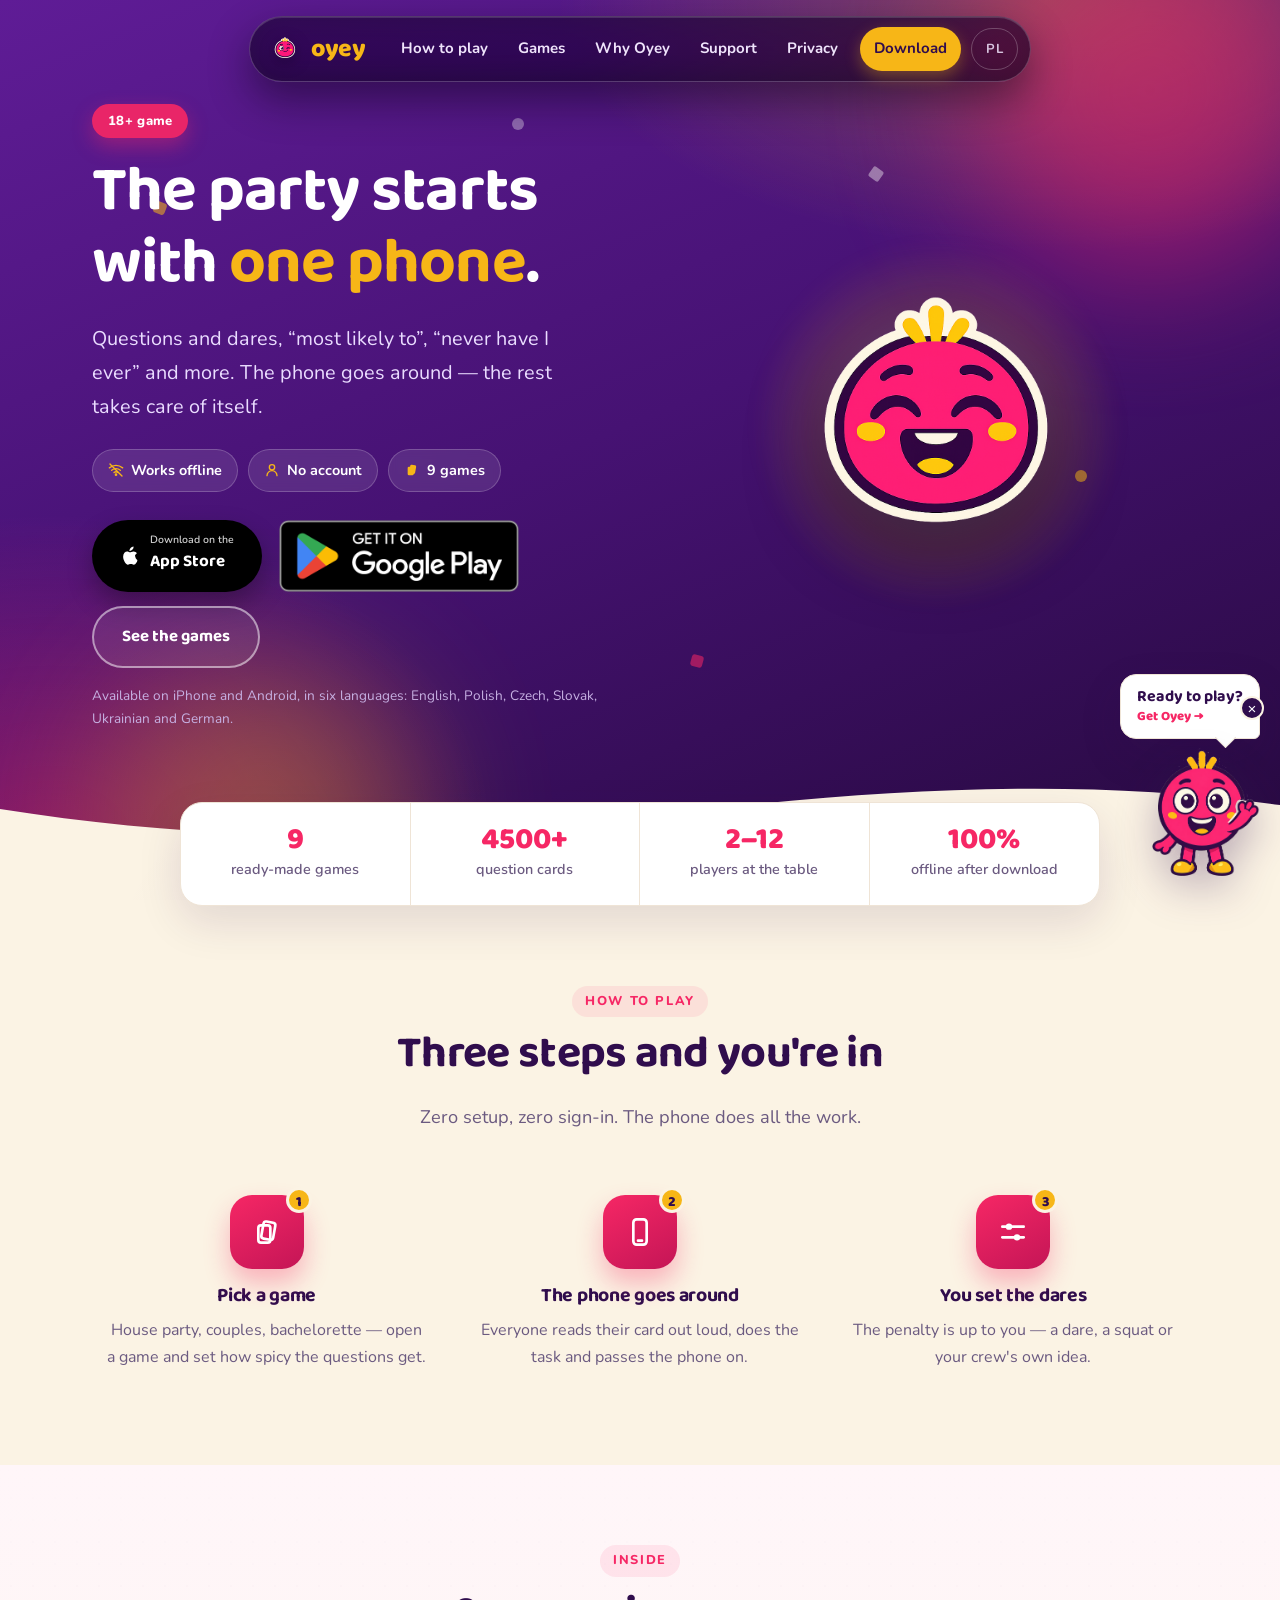
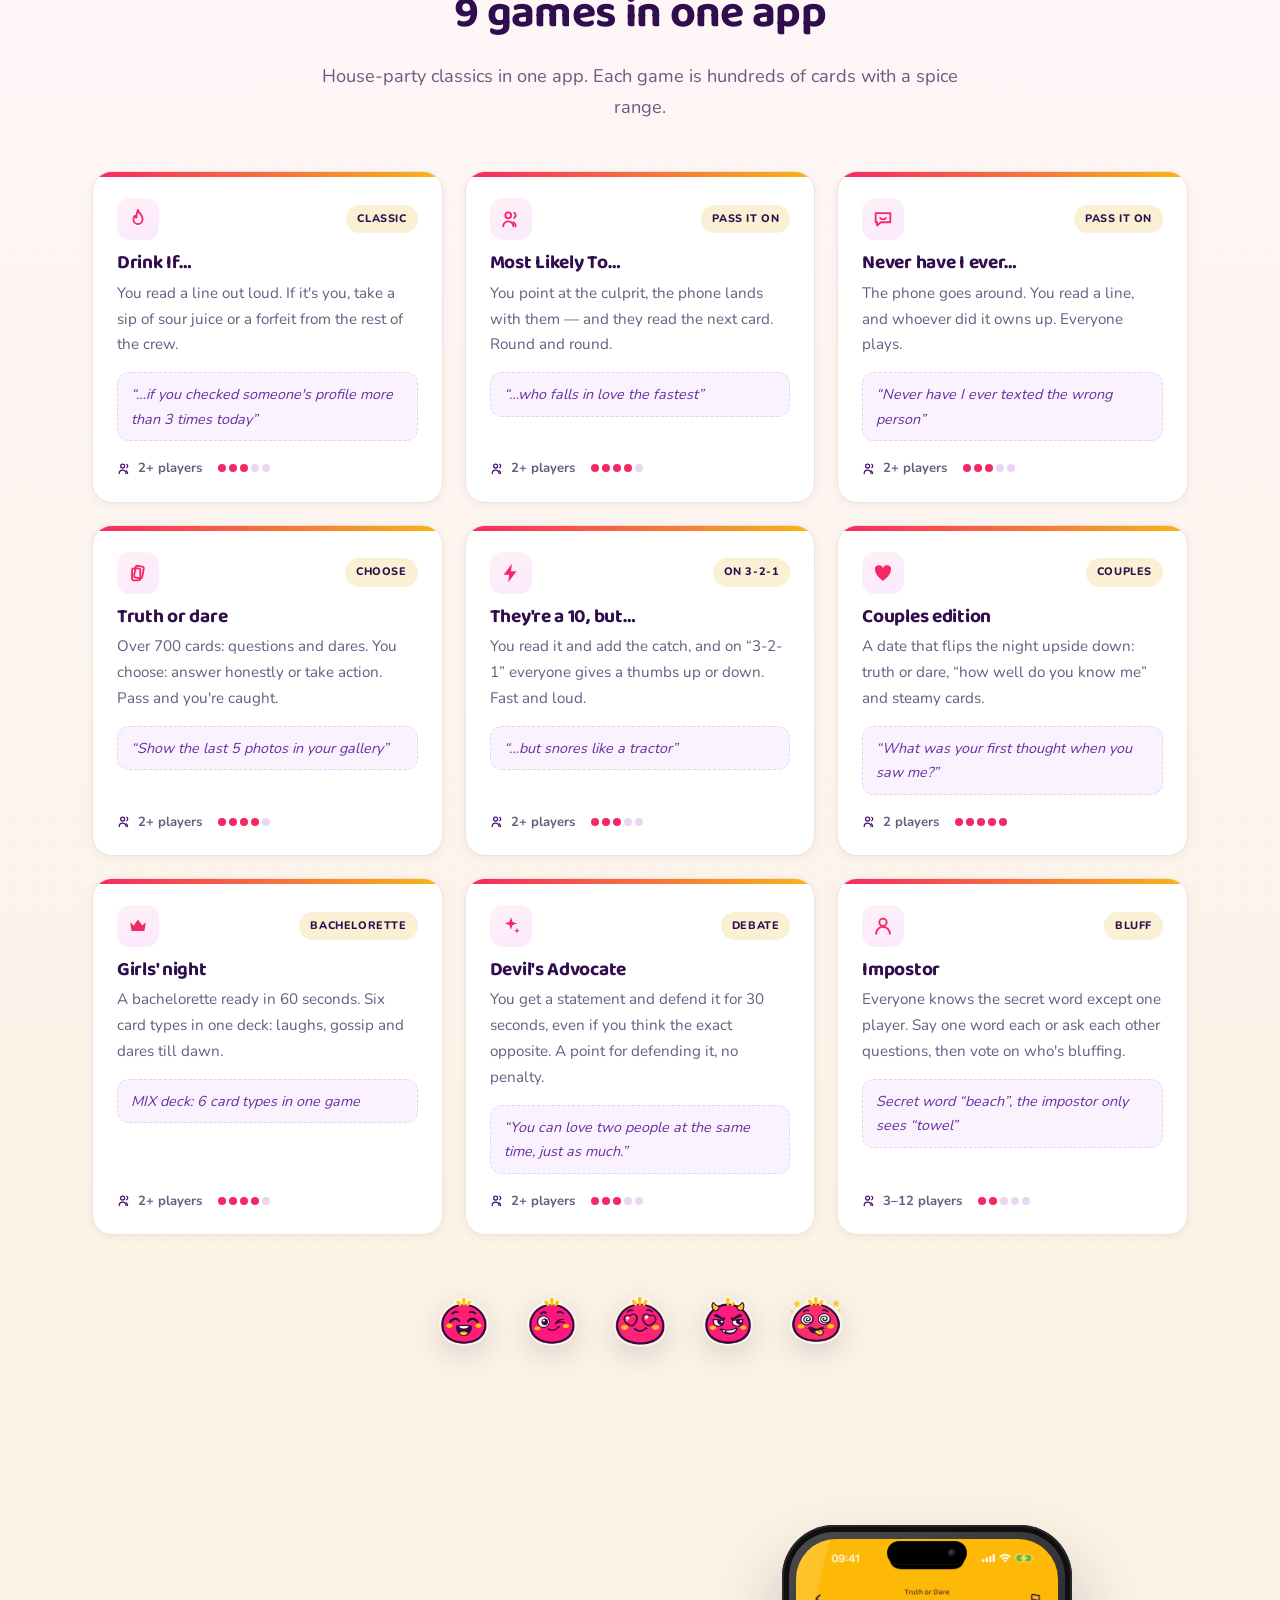
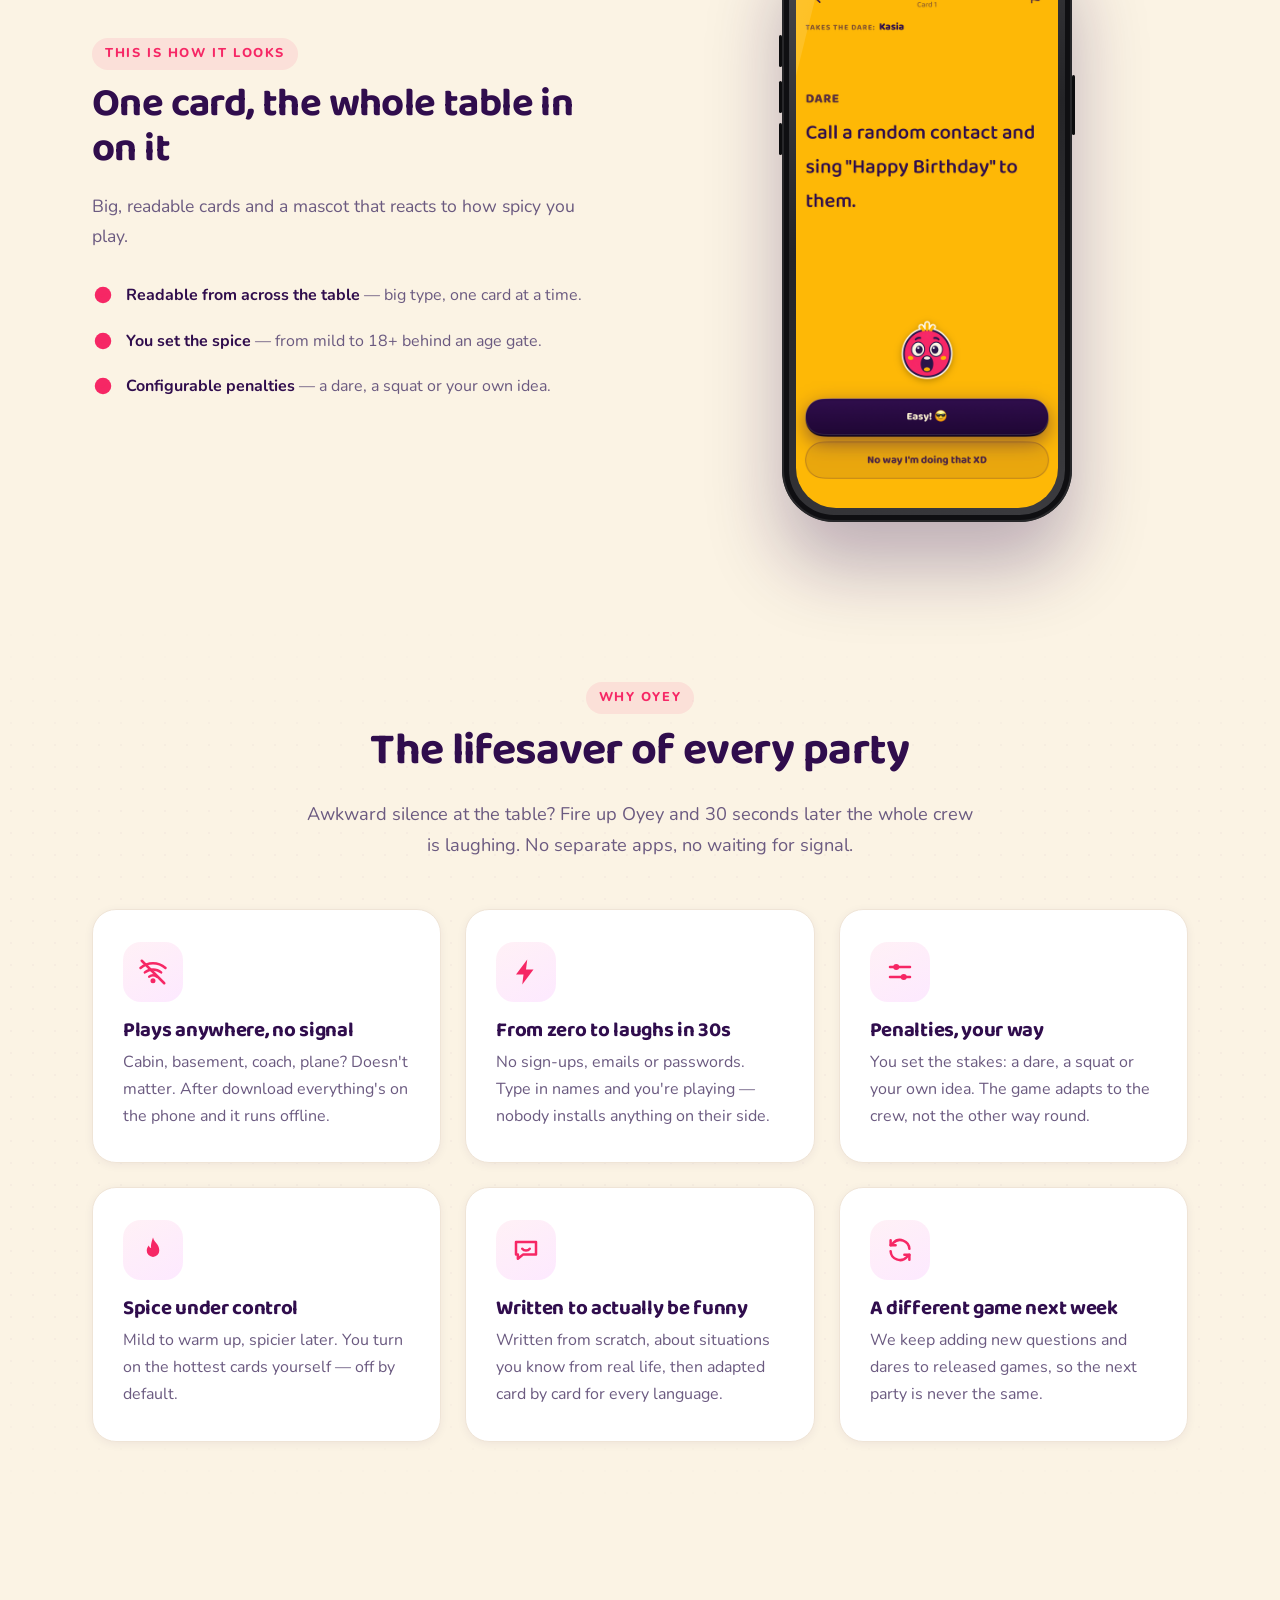
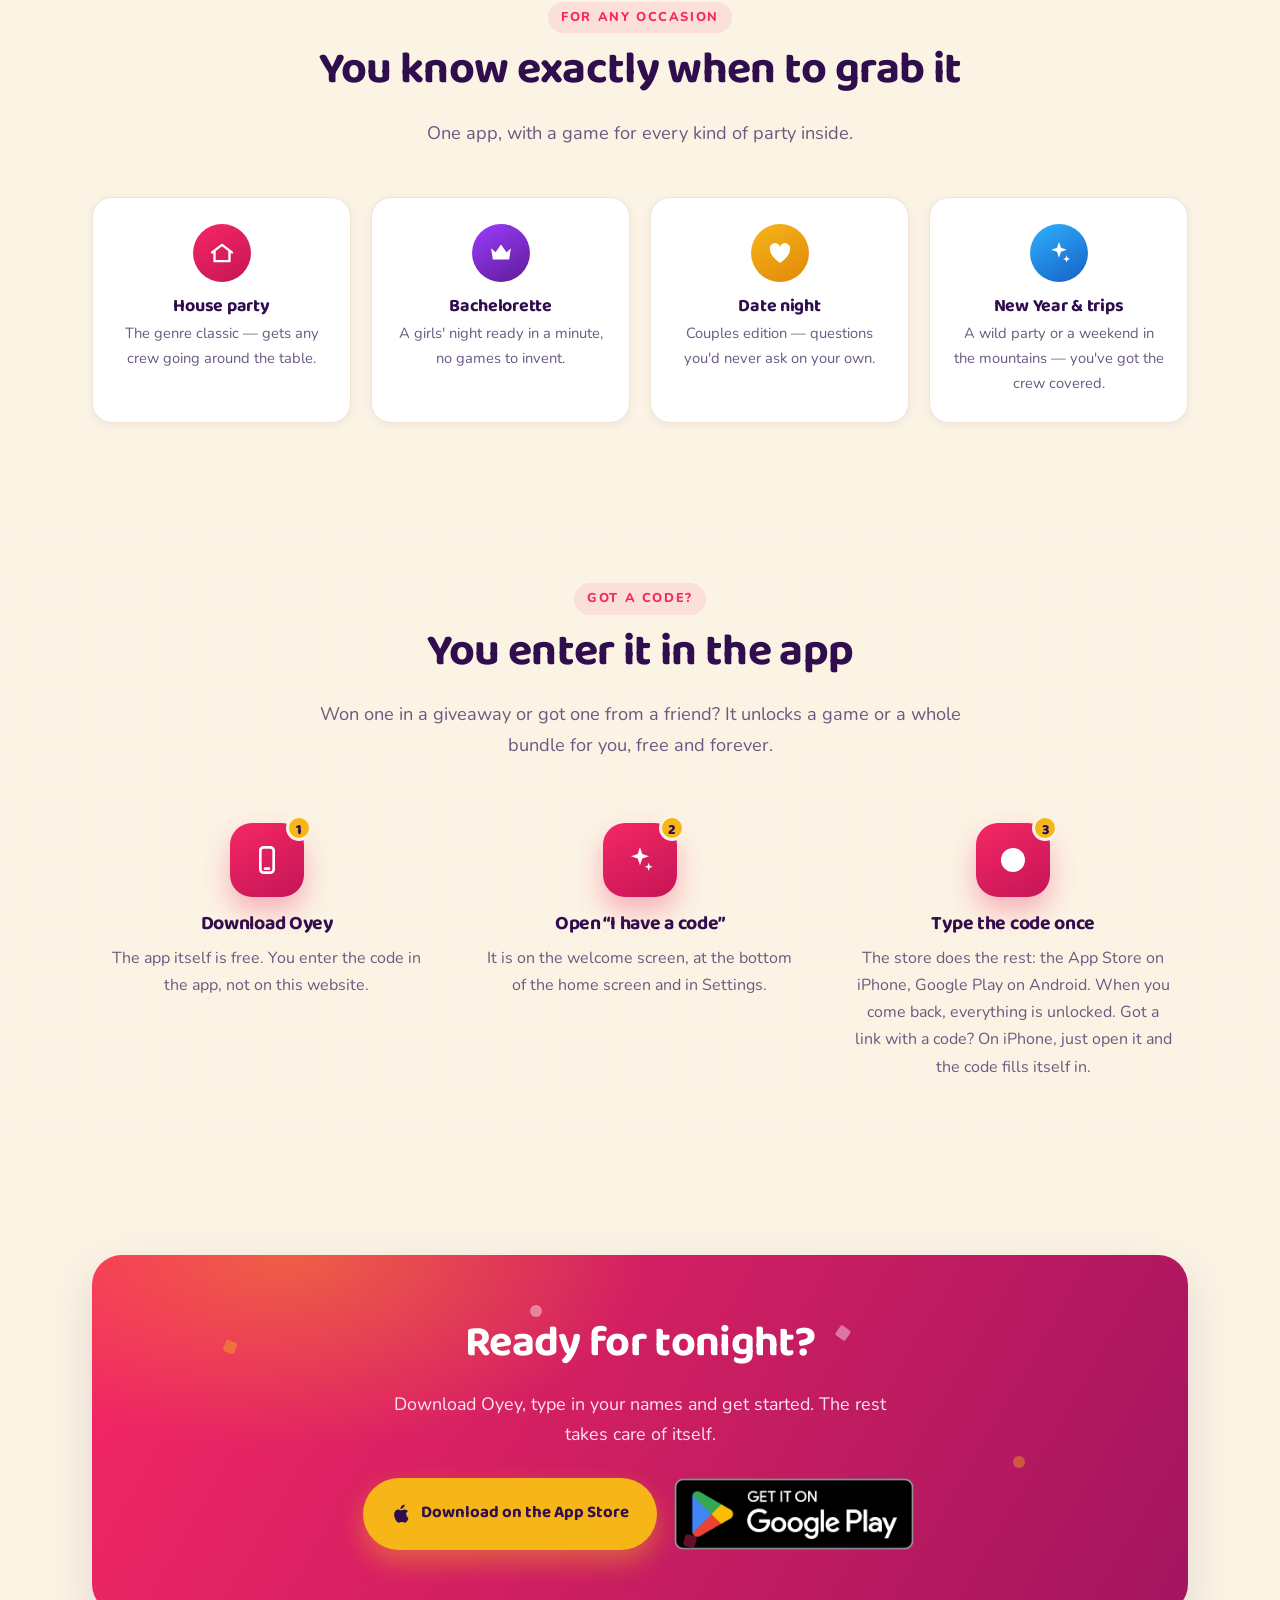
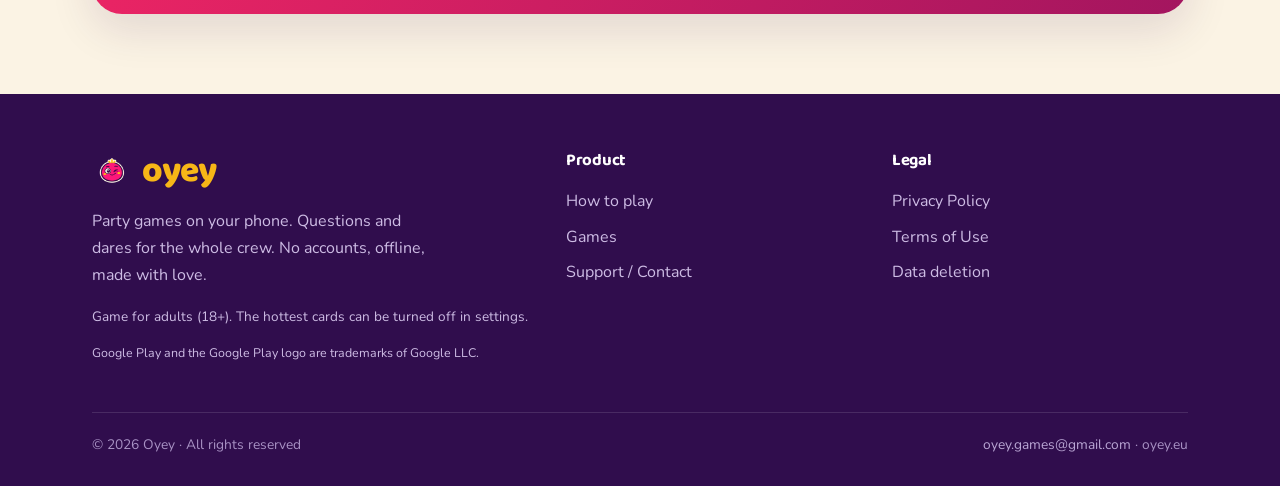
==== commit a6e14131: "Scalenie main: angielska pod „/”, polska pod /pl/, 9 gier przeniesione main (d966012) przeniósł stro" ====
--- a/index.html
+++ b/index.html
@@ -143,7 +143,7 @@
         <div class="hero__badges">
           <span class="badge"><svg class="icon"><use href="#ic-wifi"/></svg> Works offline</span>
           <span class="badge"><svg class="icon"><use href="#ic-user"/></svg> No account</span>
-          <span class="badge"><svg class="icon icon--fill"><use href="#ic-cards"/></svg> 8 games</span>
+          <span class="badge"><svg class="icon icon--fill"><use href="#ic-cards"/></svg> 9 games</span>
         </div>
         <div class="btns" id="download-top">
           <a class="btn btn--app" href="https://apps.apple.com/app/id6793657469" target="_blank" rel="noopener" aria-label="Download on the App Store">
@@ -169,7 +169,7 @@
   <!-- STATS -->
   <div class="container">
     <div class="stats reveal">
-      <div class="stat"><b>8</b><span>ready-made games</span></div>
+      <div class="stat"><b>9</b><span>ready-made games</span></div>
       <div class="stat"><b>4500+</b><span>question cards</span></div>
       <div class="stat"><b>2–12</b><span>players at the table</span></div>
       <div class="stat"><b>100%</b><span>offline after download</span></div>
@@ -209,7 +209,7 @@
     <div class="container">
       <div class="section-head reveal">
         <span class="eyebrow">Inside</span>
-        <h2>8 games in one app</h2>
+        <h2>9 games in one app</h2>
         <p>House-party classics in one app. Each game is hundreds of cards with a spice range.</p>
       </div>
       <div class="games">
@@ -276,6 +276,14 @@
           <p>You get a statement and defend it for 30 seconds, even if you think the exact opposite. A point for defending it, no penalty.</p>
           <div class="game__sample">“You can love two people at the same time, just as much.”</div>
           <div class="game__meta"><span class="m"><svg class="icon"><use href="#ic-users"/></svg>2+ players</span><span class="spice"><span class="spice-dots"><i class="on"></i><i class="on"></i><i class="on"></i><i></i><i></i></span></span></div>
+        </article>
+
+        <article class="game reveal d1">
+          <div class="game__top"><span class="game__ico"><svg class="icon"><use href="#ic-user"/></svg></span><span class="tag">Bluff</span></div>
+          <h3>Impostor</h3>
+          <p>Everyone knows the secret word except one player. Say one word each or ask each other questions, then vote on who's bluffing.</p>
+          <div class="game__sample">Secret word “beach”, the impostor only sees “towel”</div>
+          <div class="game__meta"><span class="m"><svg class="icon"><use href="#ic-users"/></svg>3–12 players</span><span class="spice"><span class="spice-dots"><i class="on"></i><i class="on"></i><i></i><i></i><i></i></span></span></div>
         </article>
 
       </div>
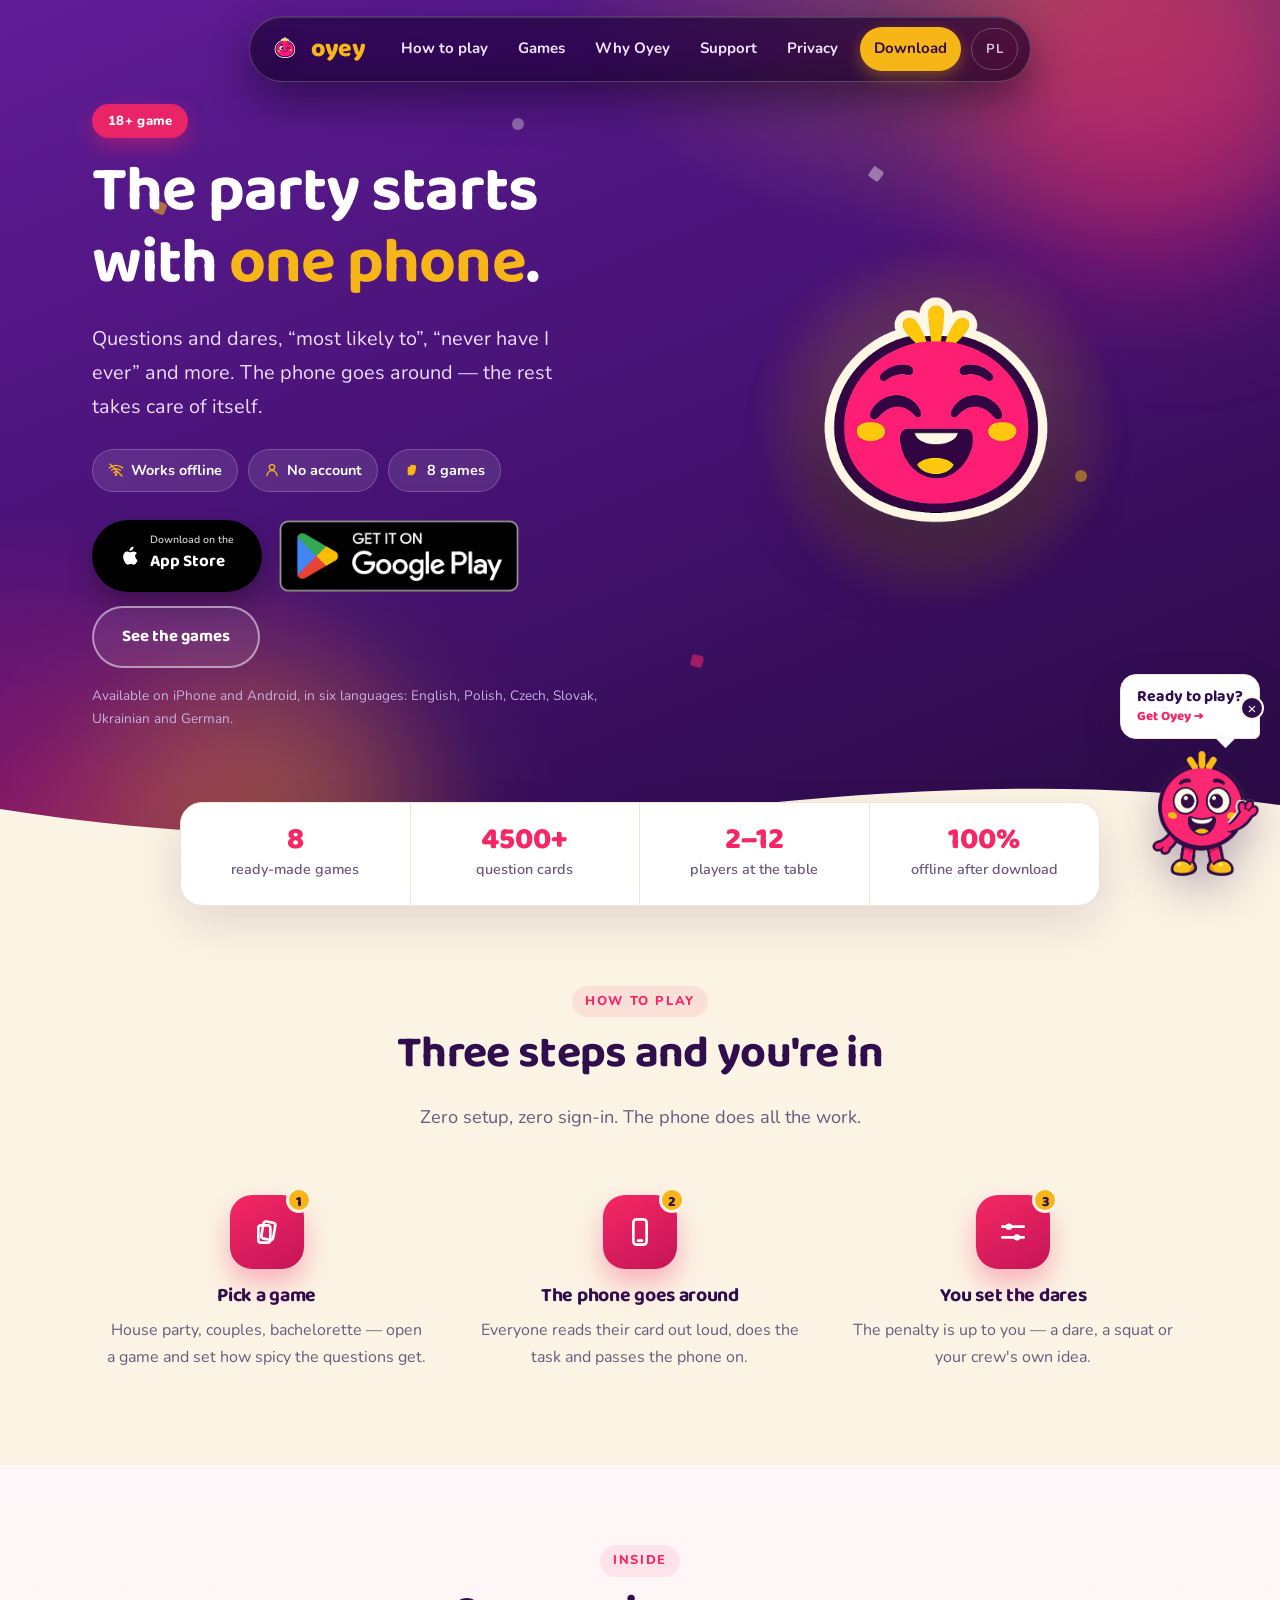
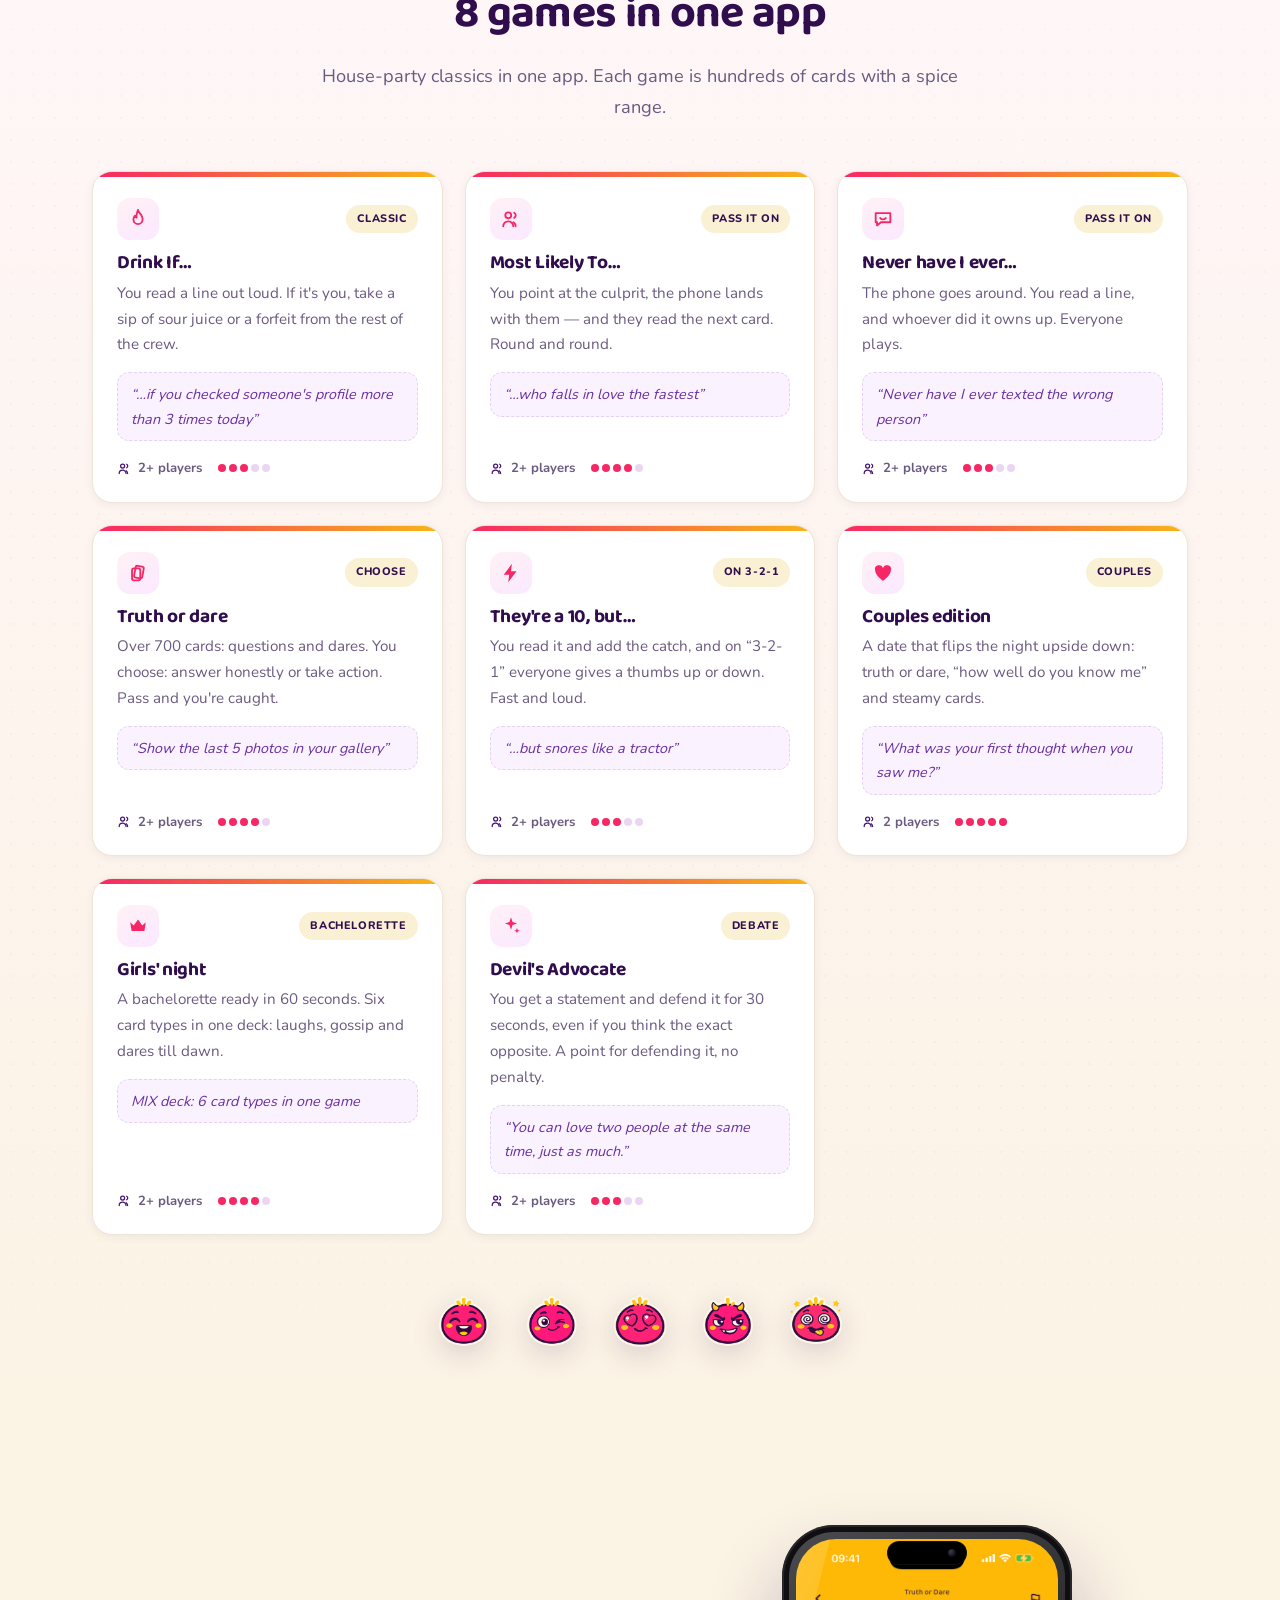
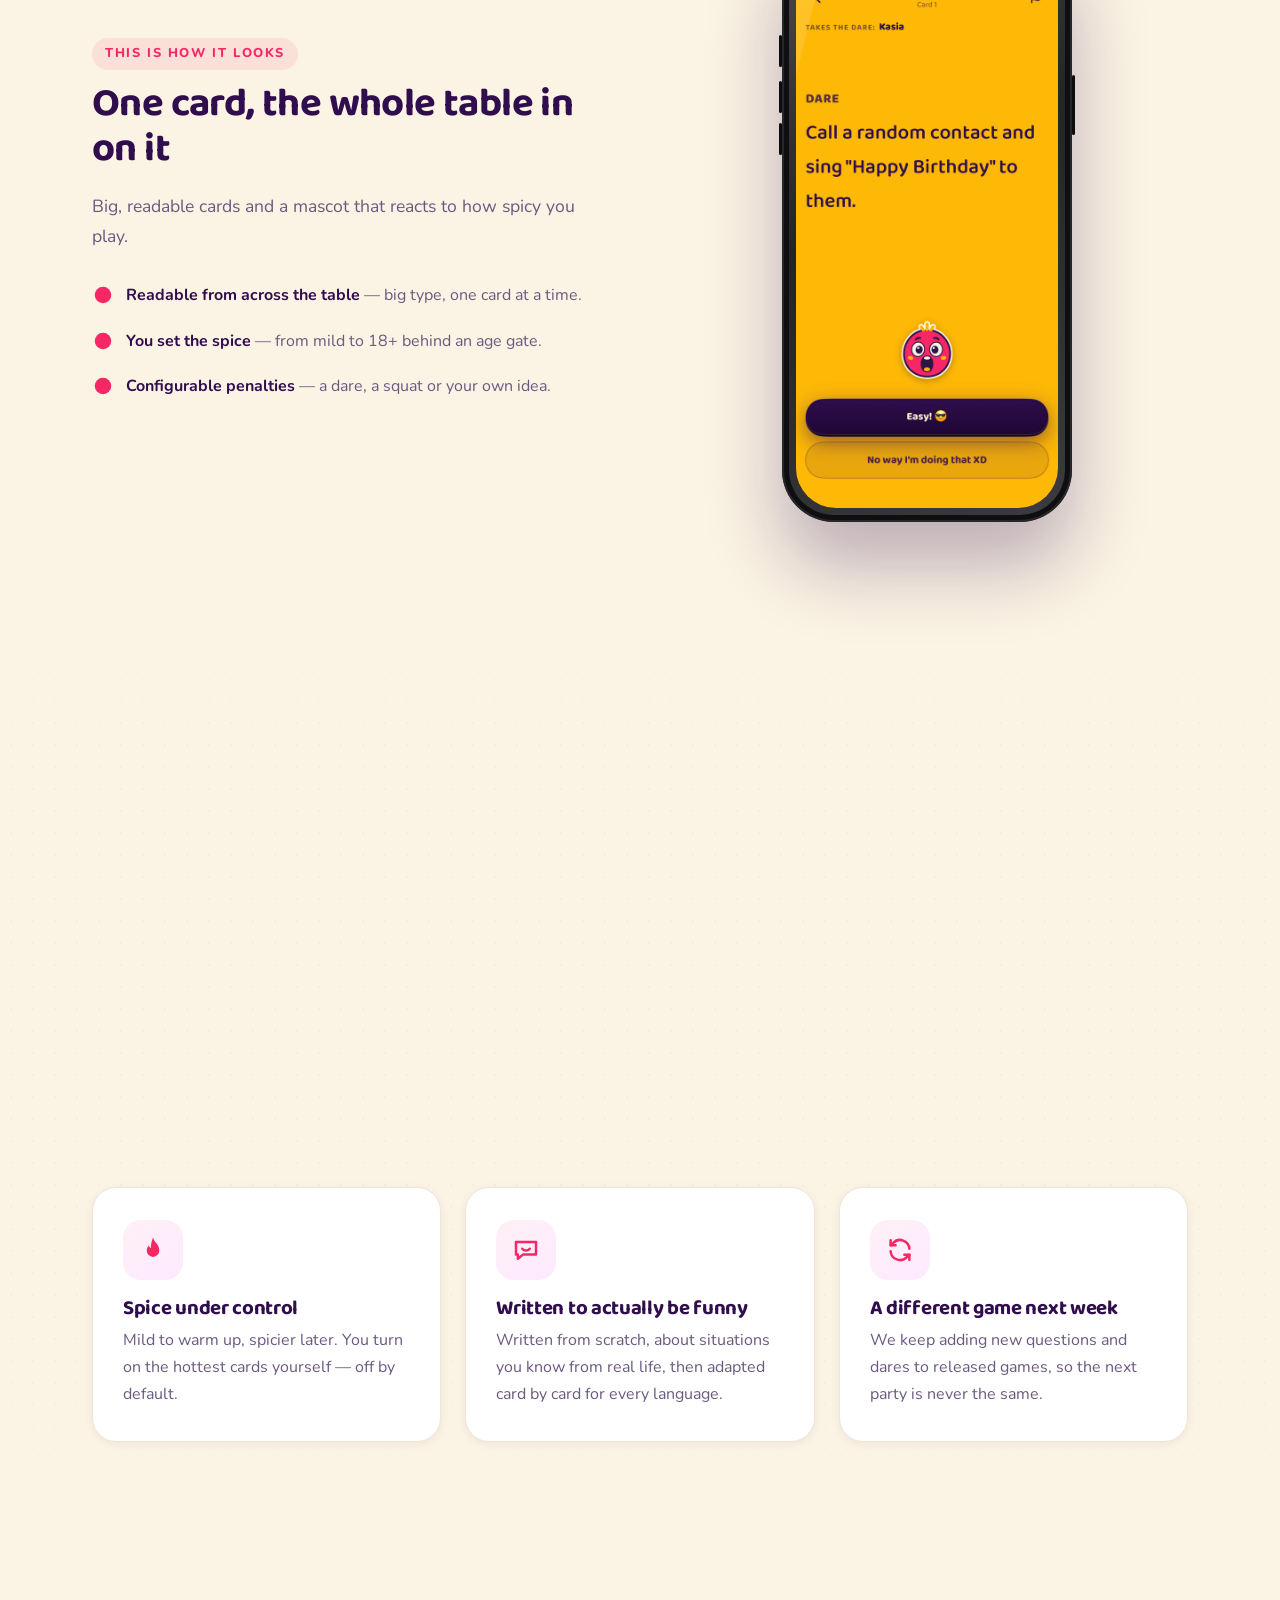
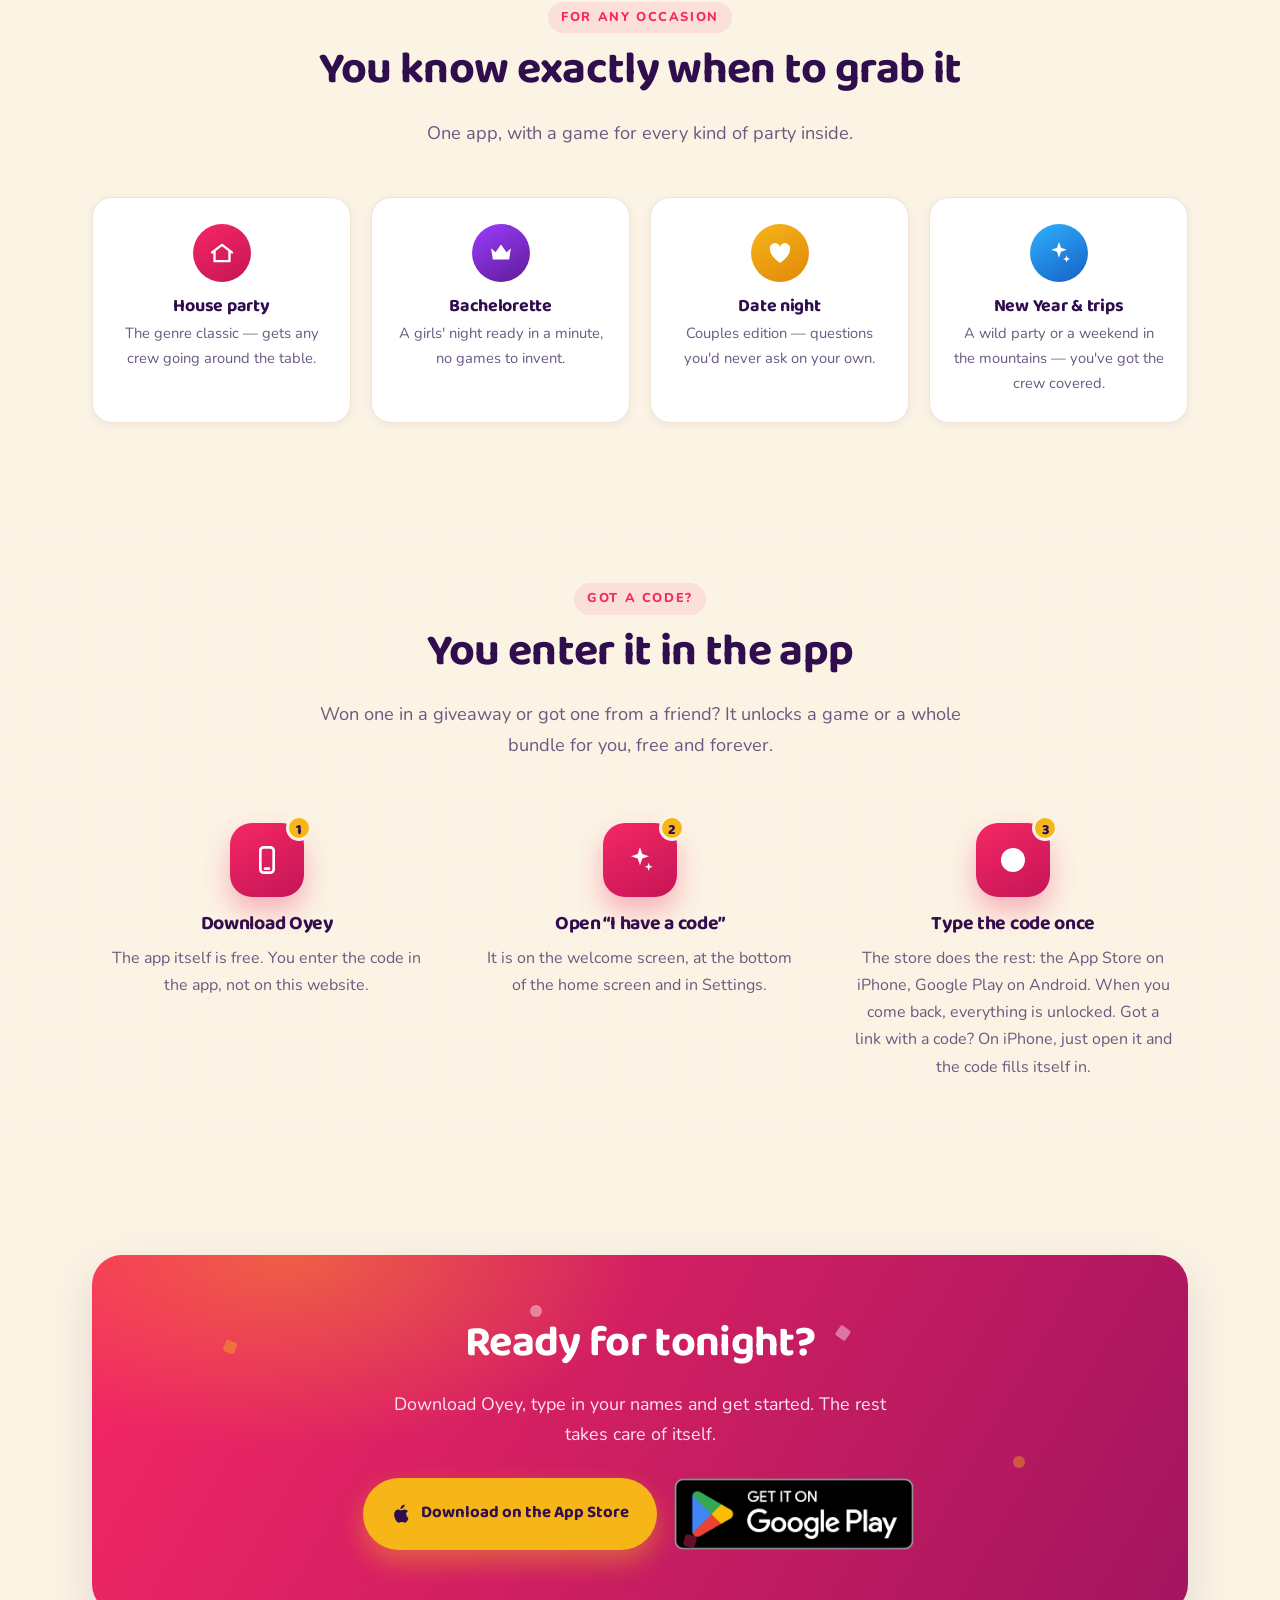
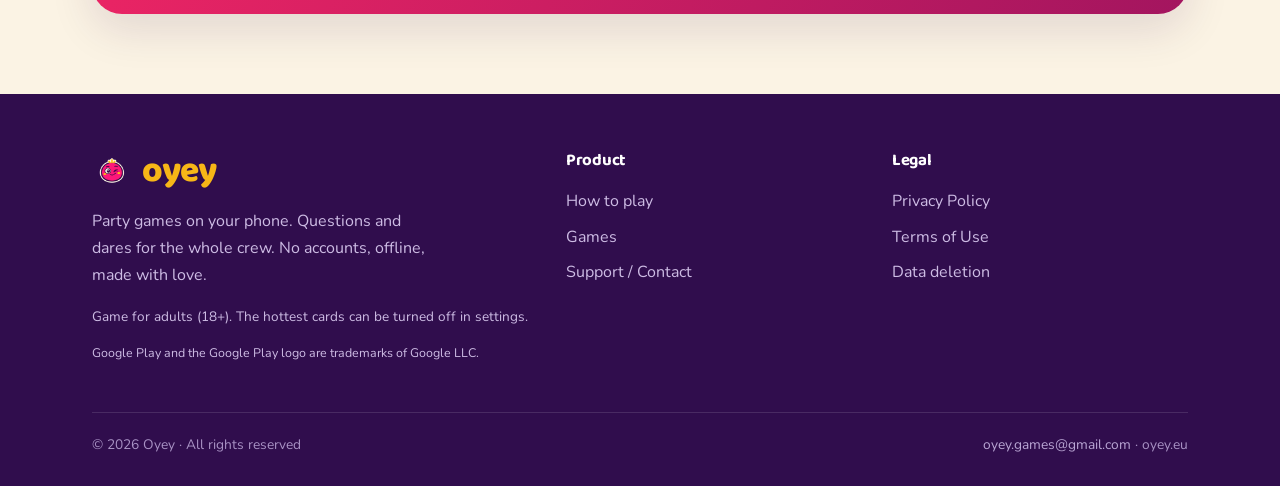
==== commit 26d8f8d4: "Strona: „Wstecz” bez odbijania na /pl/, język wizyty po powrocie z pamięci Poprawki po recenzji d966" ====
--- a/index.html
+++ b/index.html
@@ -9,11 +9,19 @@
      przenosimy, gdy:
        1) adres ma ?lang=pl; ?lang=en zostawia angielską (tak linkuje
           przełącznik „EN” z /pl/). Wybór pamiętamy na tę wizytę, a sam
-          parametr lang znika z adresu, reszta zapytania zostaje;
-       2) w tej wizycie ktoś czytał już polską stronę (sessionStorage
+          parametr lang znika z adresu, reszta zapytania zostaje. Gdy
+          sessionStorage nie działa, ?lang=en zostaje w adresie, żeby
+          odświeżenie dalej dawało angielską;
+       2) powrót przez „Wstecz”/„Dalej” nie przekierowuje: przekierowanie
+          robi location.replace, więc „/” jest w historii tylko wtedy, gdy
+          ktoś naprawdę widział tu angielską. Bez tego przeglądarka bez
+          pamięci stron wstecz (WebView Instagrama, TikToka) odbijałaby
+          z „/” z powrotem na /pl/;
+       3) w tej wizycie ktoś czytał już polską stronę (sessionStorage
           oyey_lang = pl; zapisuje go assets/js/nav.js na każdej stronie
-          według <html lang>), a oyey_lang = en zostawia angielską;
-       3) inaczej: przeglądarka ma polski na liście języków albo strefę
+          według <html lang>), a oyey_lang = en zostawia angielską nawet
+          przy polskiej przeglądarce;
+       4) inaczej: przeglądarka ma polski na liście języków albo strefę
           czasową Europe/Warsaw.
      Zapytanie (np. ?ct=tiktok_pl z bio) i #kotwica jadą z przekierowaniem.
      Bez cookies i localStorage: polityka prywatności mówi, że strona nie
@@ -31,15 +39,21 @@
         if (mLang) { wybor = mLang[1].toLowerCase(); } else { reszta.push(czesci[i]); }
       }
       var zapytanie = reszta.length ? '?' + reszta.join('&') : '';
-      var zSesji = null;
+      var zSesji = null, zapisany = false, wstecz = false;
       try {
-        if (wybor) { sessionStorage.setItem(KLUCZ, wybor); }
+        if (wybor) { sessionStorage.setItem(KLUCZ, wybor); zapisany = true; }
         else { zSesji = sessionStorage.getItem(KLUCZ); }
       } catch (bladSesji) {}
+      try {
+        var wpis = performance.getEntriesByType && performance.getEntriesByType('navigation')[0];
+        wstecz = wpis ? (wpis.type === 'back_forward') : !!(performance.navigation && performance.navigation.type === 2);
+      } catch (bladHistorii) {}
       var naPl = false;
       if (wybor) {
         naPl = (wybor === 'pl');
-        if (!naPl) { history.replaceState(history.state, '', loc.pathname + zapytanie + loc.hash); }
+        if (!naPl && zapisany) { history.replaceState(history.state, '', loc.pathname + zapytanie + loc.hash); }
+      } else if (wstecz) {
+        naPl = false;
       } else if (zSesji === 'pl' || zSesji === 'en') {
         naPl = (zSesji === 'pl');
       } else {
@@ -126,7 +140,7 @@
         <a href="support-en.html">Support</a>
         <a href="privacy-en.html">Privacy</a>
         <a class="cta" href="https://apps.apple.com/app/id6793657469" target="_blank" rel="noopener">Download</a>
-        <a href="/pl/" class="lang-switch" hreflang="pl" aria-label="Wersja polska">PL</a>
+        <a href="/pl/" class="lang-switch" hreflang="pl" aria-label="Polish version">PL</a>
       </nav>
     </div>
   </header>
@@ -143,7 +157,7 @@
         <div class="hero__badges">
           <span class="badge"><svg class="icon"><use href="#ic-wifi"/></svg> Works offline</span>
           <span class="badge"><svg class="icon"><use href="#ic-user"/></svg> No account</span>
-          <span class="badge"><svg class="icon icon--fill"><use href="#ic-cards"/></svg> 9 games</span>
+          <span class="badge"><svg class="icon icon--fill"><use href="#ic-cards"/></svg> 8 games</span>
         </div>
         <div class="btns" id="download-top">
           <a class="btn btn--app" href="https://apps.apple.com/app/id6793657469" target="_blank" rel="noopener" aria-label="Download on the App Store">
@@ -169,7 +183,7 @@
   <!-- STATS -->
   <div class="container">
     <div class="stats reveal">
-      <div class="stat"><b>9</b><span>ready-made games</span></div>
+      <div class="stat"><b>8</b><span>ready-made games</span></div>
       <div class="stat"><b>4500+</b><span>question cards</span></div>
       <div class="stat"><b>2–12</b><span>players at the table</span></div>
       <div class="stat"><b>100%</b><span>offline after download</span></div>
@@ -209,7 +223,7 @@
     <div class="container">
       <div class="section-head reveal">
         <span class="eyebrow">Inside</span>
-        <h2>9 games in one app</h2>
+        <h2>8 games in one app</h2>
         <p>House-party classics in one app. Each game is hundreds of cards with a spice range.</p>
       </div>
       <div class="games">
@@ -276,14 +290,6 @@
           <p>You get a statement and defend it for 30 seconds, even if you think the exact opposite. A point for defending it, no penalty.</p>
           <div class="game__sample">“You can love two people at the same time, just as much.”</div>
           <div class="game__meta"><span class="m"><svg class="icon"><use href="#ic-users"/></svg>2+ players</span><span class="spice"><span class="spice-dots"><i class="on"></i><i class="on"></i><i class="on"></i><i></i><i></i></span></span></div>
-        </article>
-
-        <article class="game reveal d1">
-          <div class="game__top"><span class="game__ico"><svg class="icon"><use href="#ic-user"/></svg></span><span class="tag">Bluff</span></div>
-          <h3>Impostor</h3>
-          <p>Everyone knows the secret word except one player. Say one word each or ask each other questions, then vote on who's bluffing.</p>
-          <div class="game__sample">Secret word “beach”, the impostor only sees “towel”</div>
-          <div class="game__meta"><span class="m"><svg class="icon"><use href="#ic-users"/></svg>3–12 players</span><span class="spice"><span class="spice-dots"><i class="on"></i><i class="on"></i><i></i><i></i><i></i></span></span></div>
         </article>
 
       </div>
@@ -469,11 +475,16 @@
     } else { els.forEach(function(e){ e.classList.add('in'); }); }
 
     var mw = document.getElementById('mw');
-    if(sessionStorage.getItem('mwClosed') !== '1'){
+    // sessionStorage w try: zablokowany (dane witryn wyłączone, część
+    // WebView) rzucał wyjątek i zatrzymywał resztę skryptu (ct, Play, panel).
+    var mwZamkniety = false;
+    try { mwZamkniety = (sessionStorage.getItem('mwClosed') === '1'); } catch (bladMw) {}
+    if(!mwZamkniety){
       setTimeout(function(){ mw.classList.add('show'); mw.setAttribute('aria-hidden','false'); }, 1800);
     }
     document.getElementById('mw-close').addEventListener('click', function(){
-      mw.classList.remove('show'); mw.classList.add('hide'); sessionStorage.setItem('mwClosed','1');
+      mw.classList.remove('show'); mw.classList.add('hide');
+      try { sessionStorage.setItem('mwClosed','1'); } catch (bladMw) {}
     });
     // Maskotka i dymek prowadza PROSTO DO SKLEPU (zgloszenie usera 24.09.2026).
     // Wczesniej oba tylko przewijaly do sekcji #download, wiec przycisk
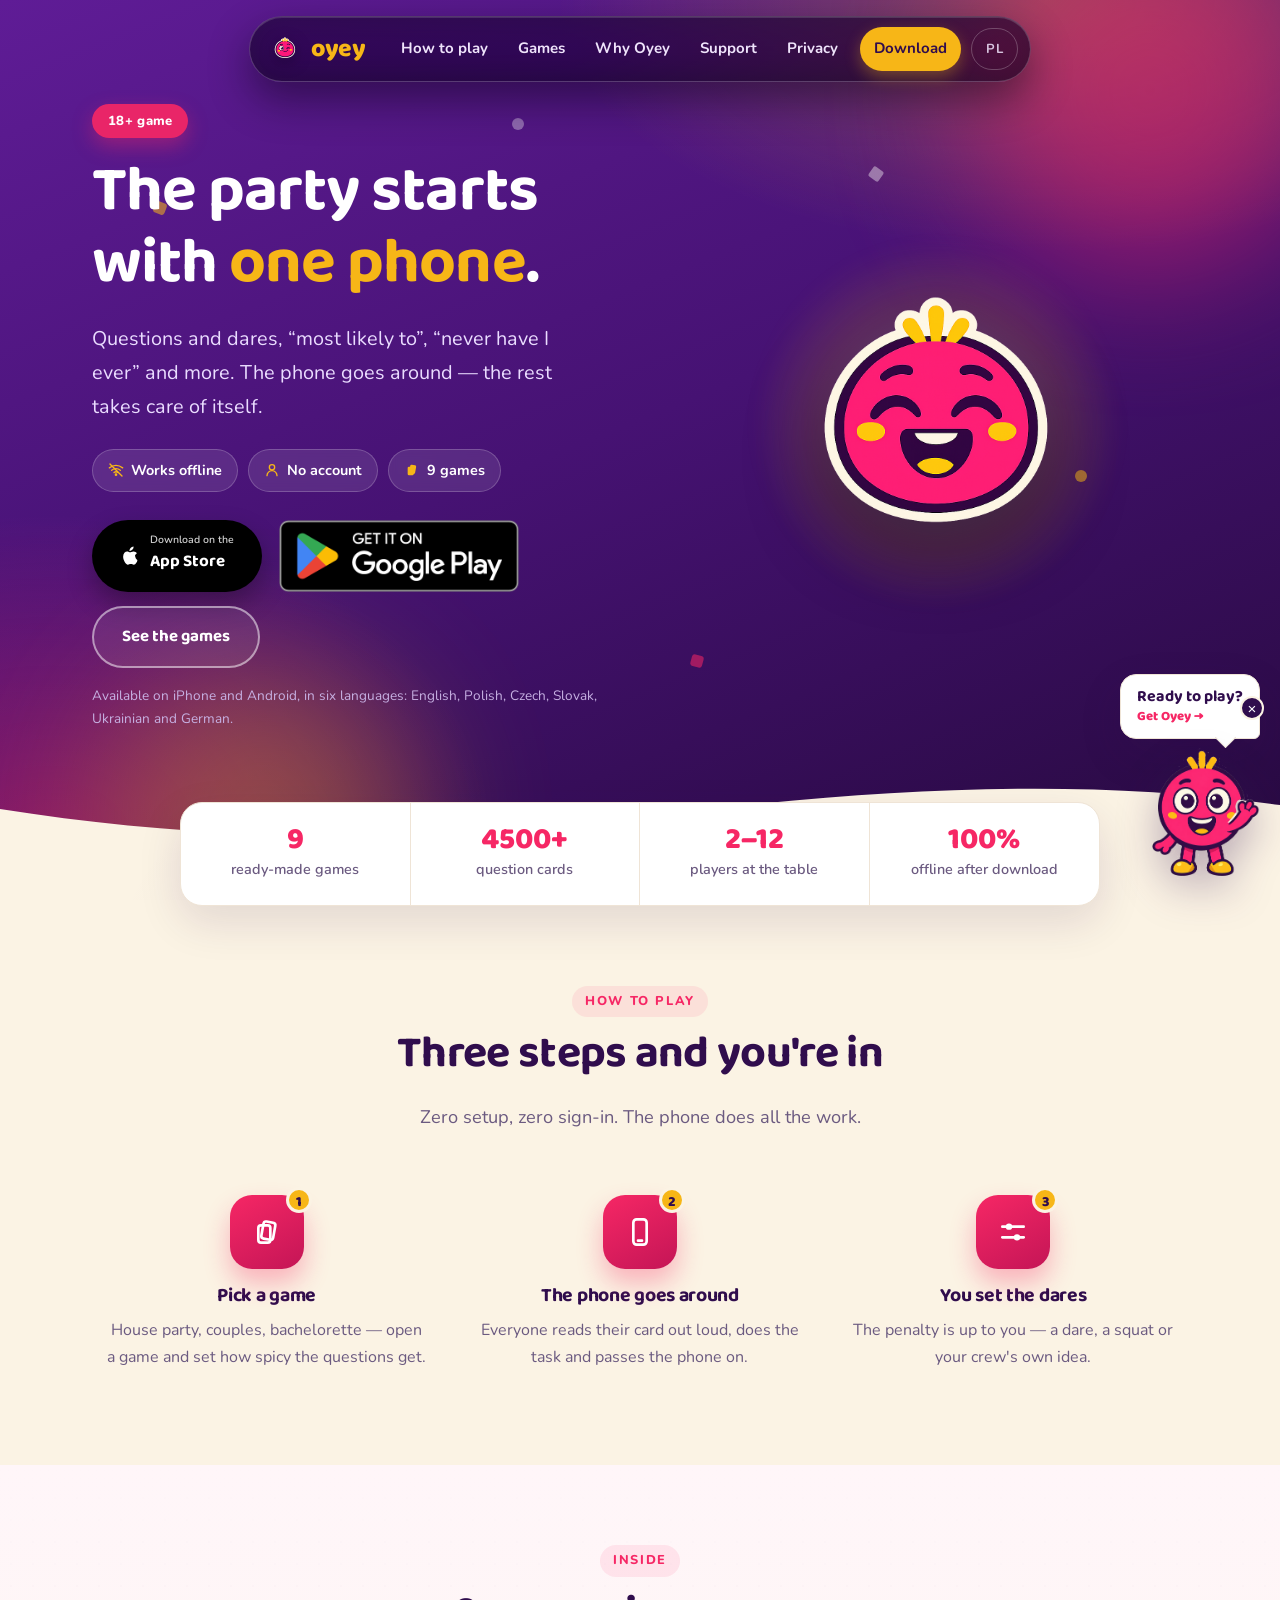
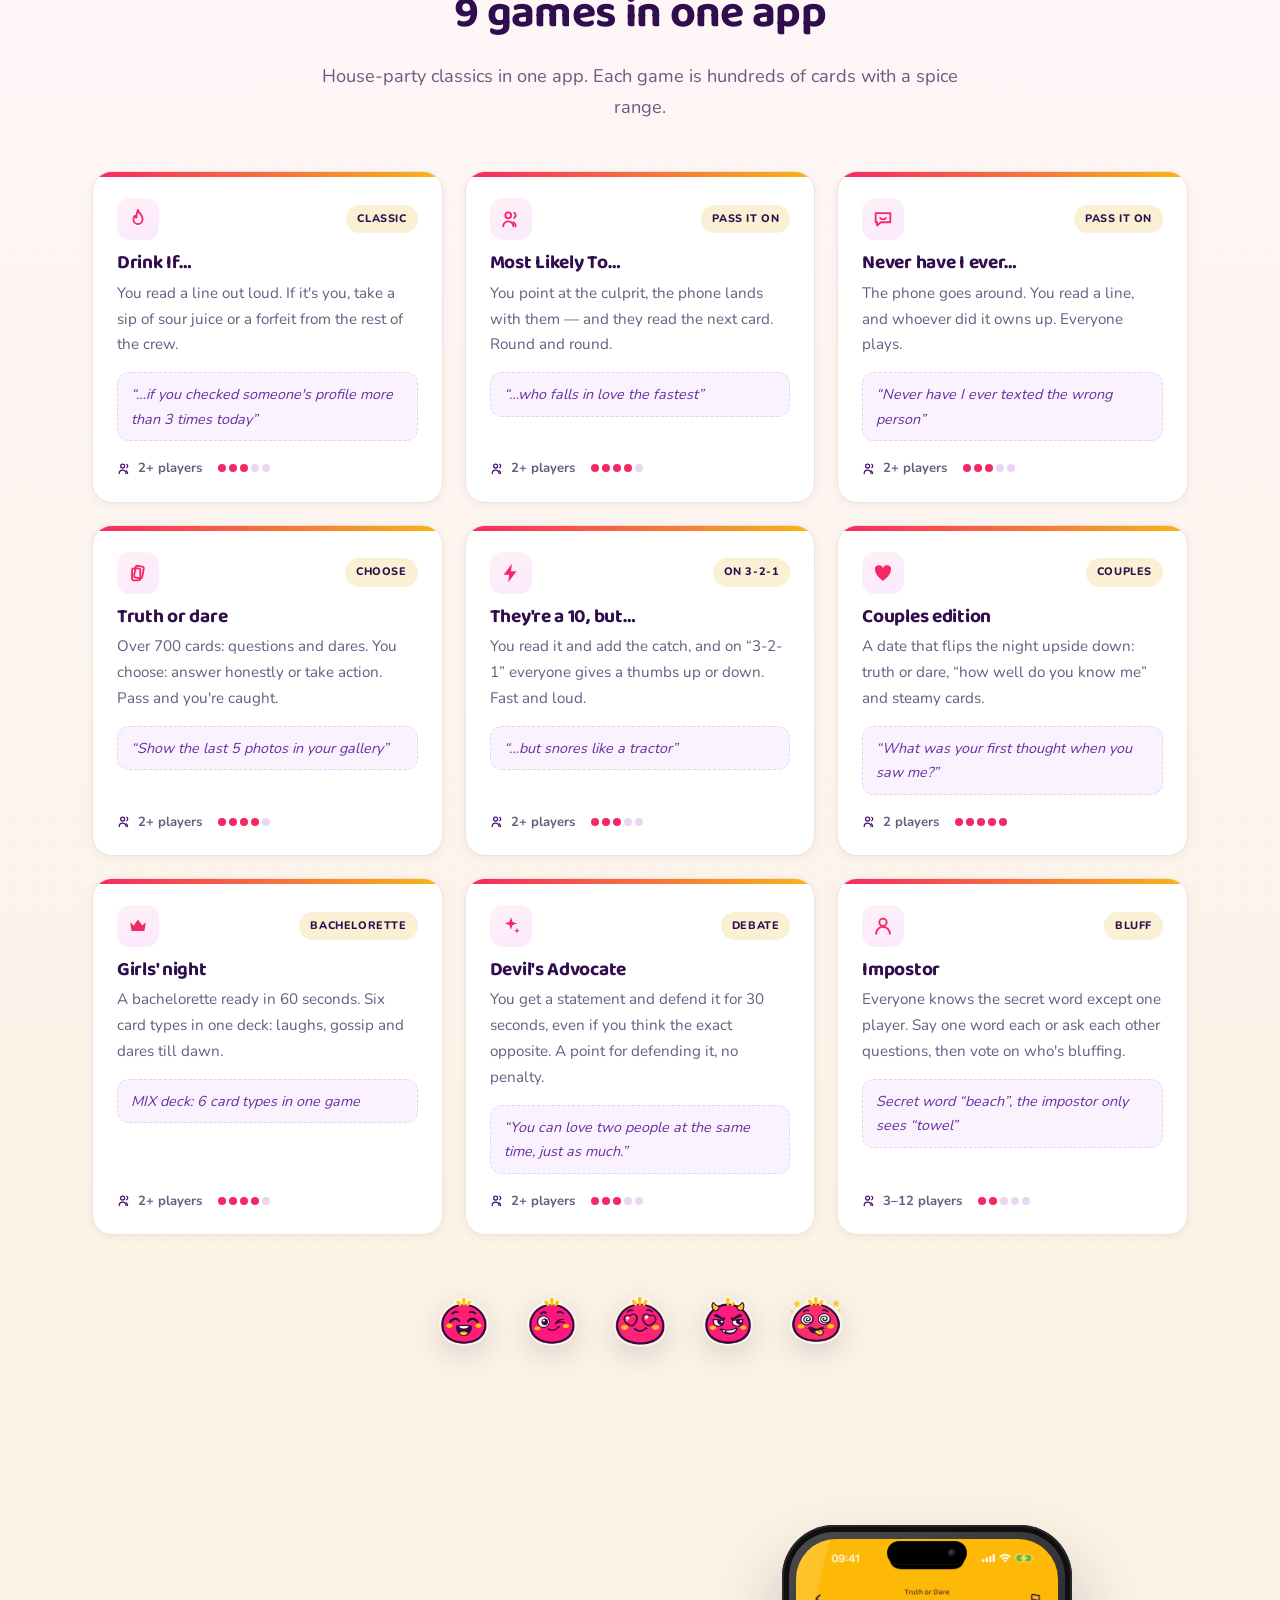
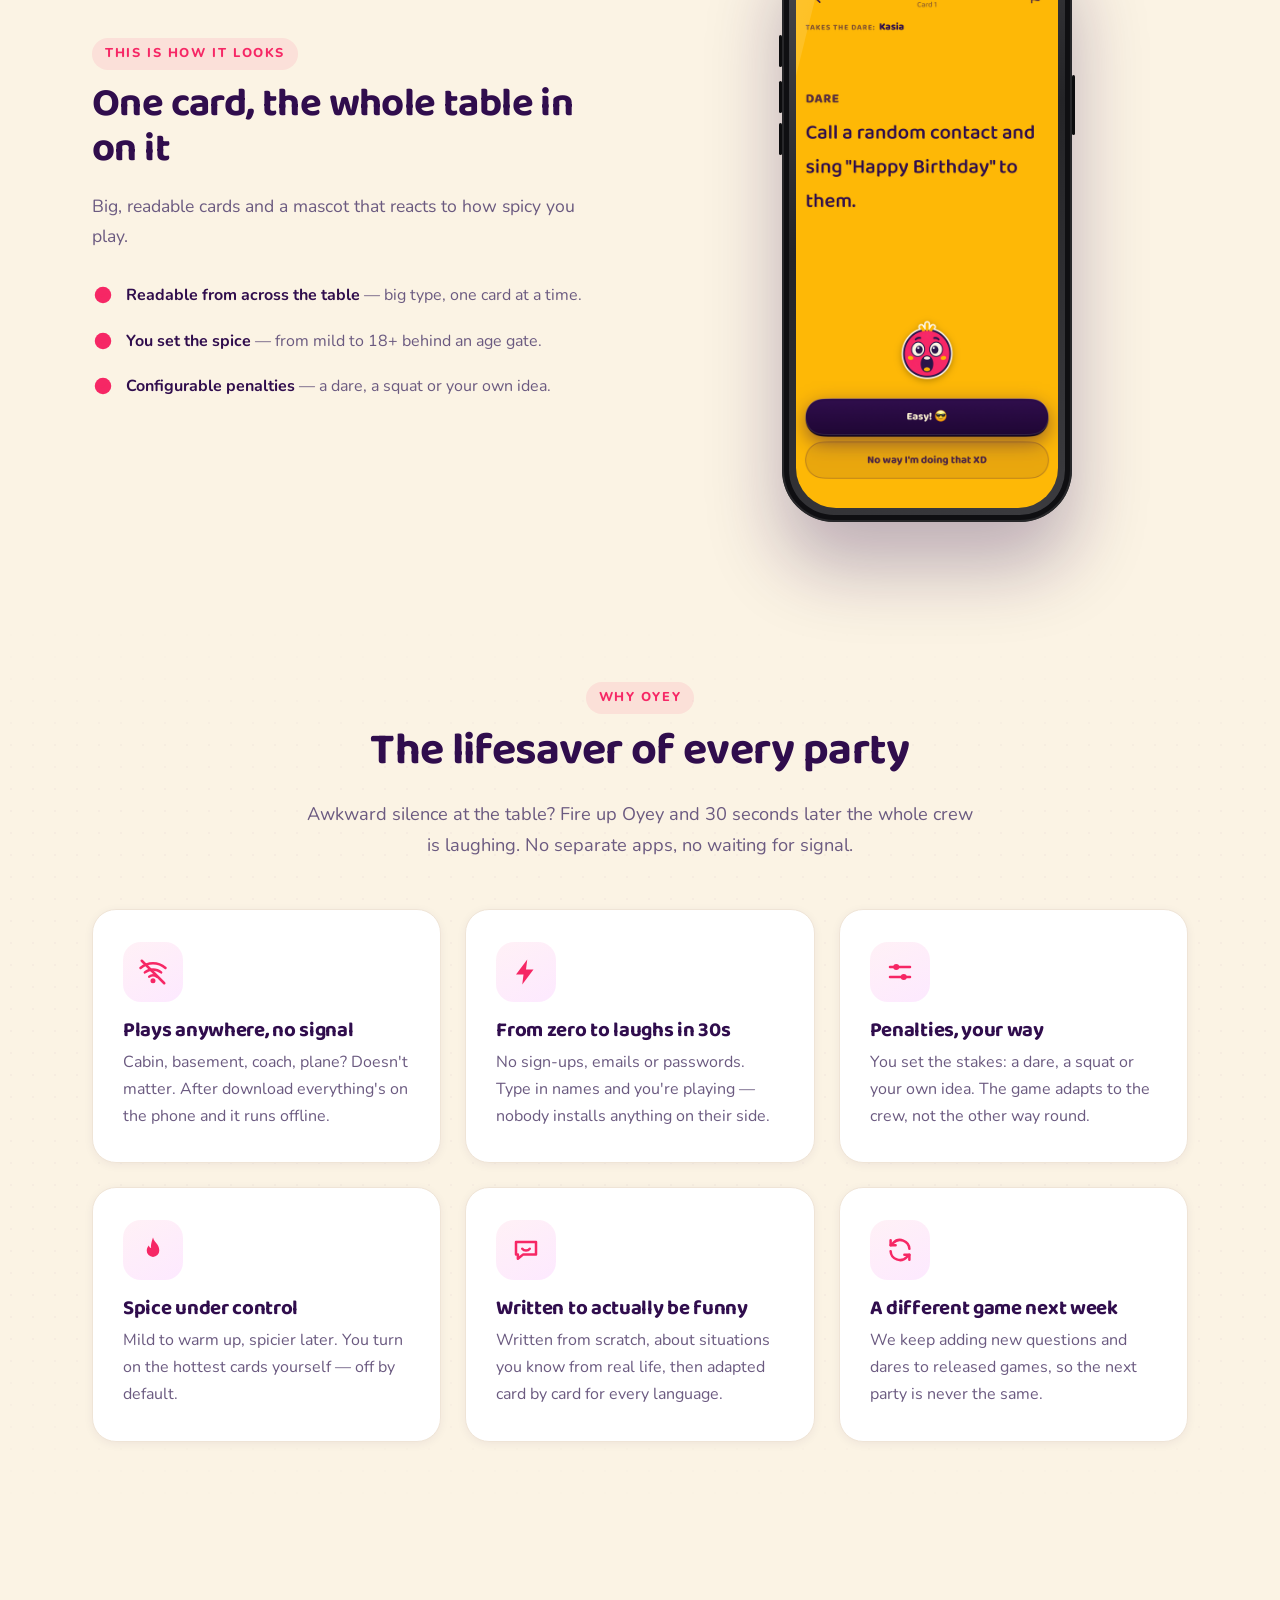
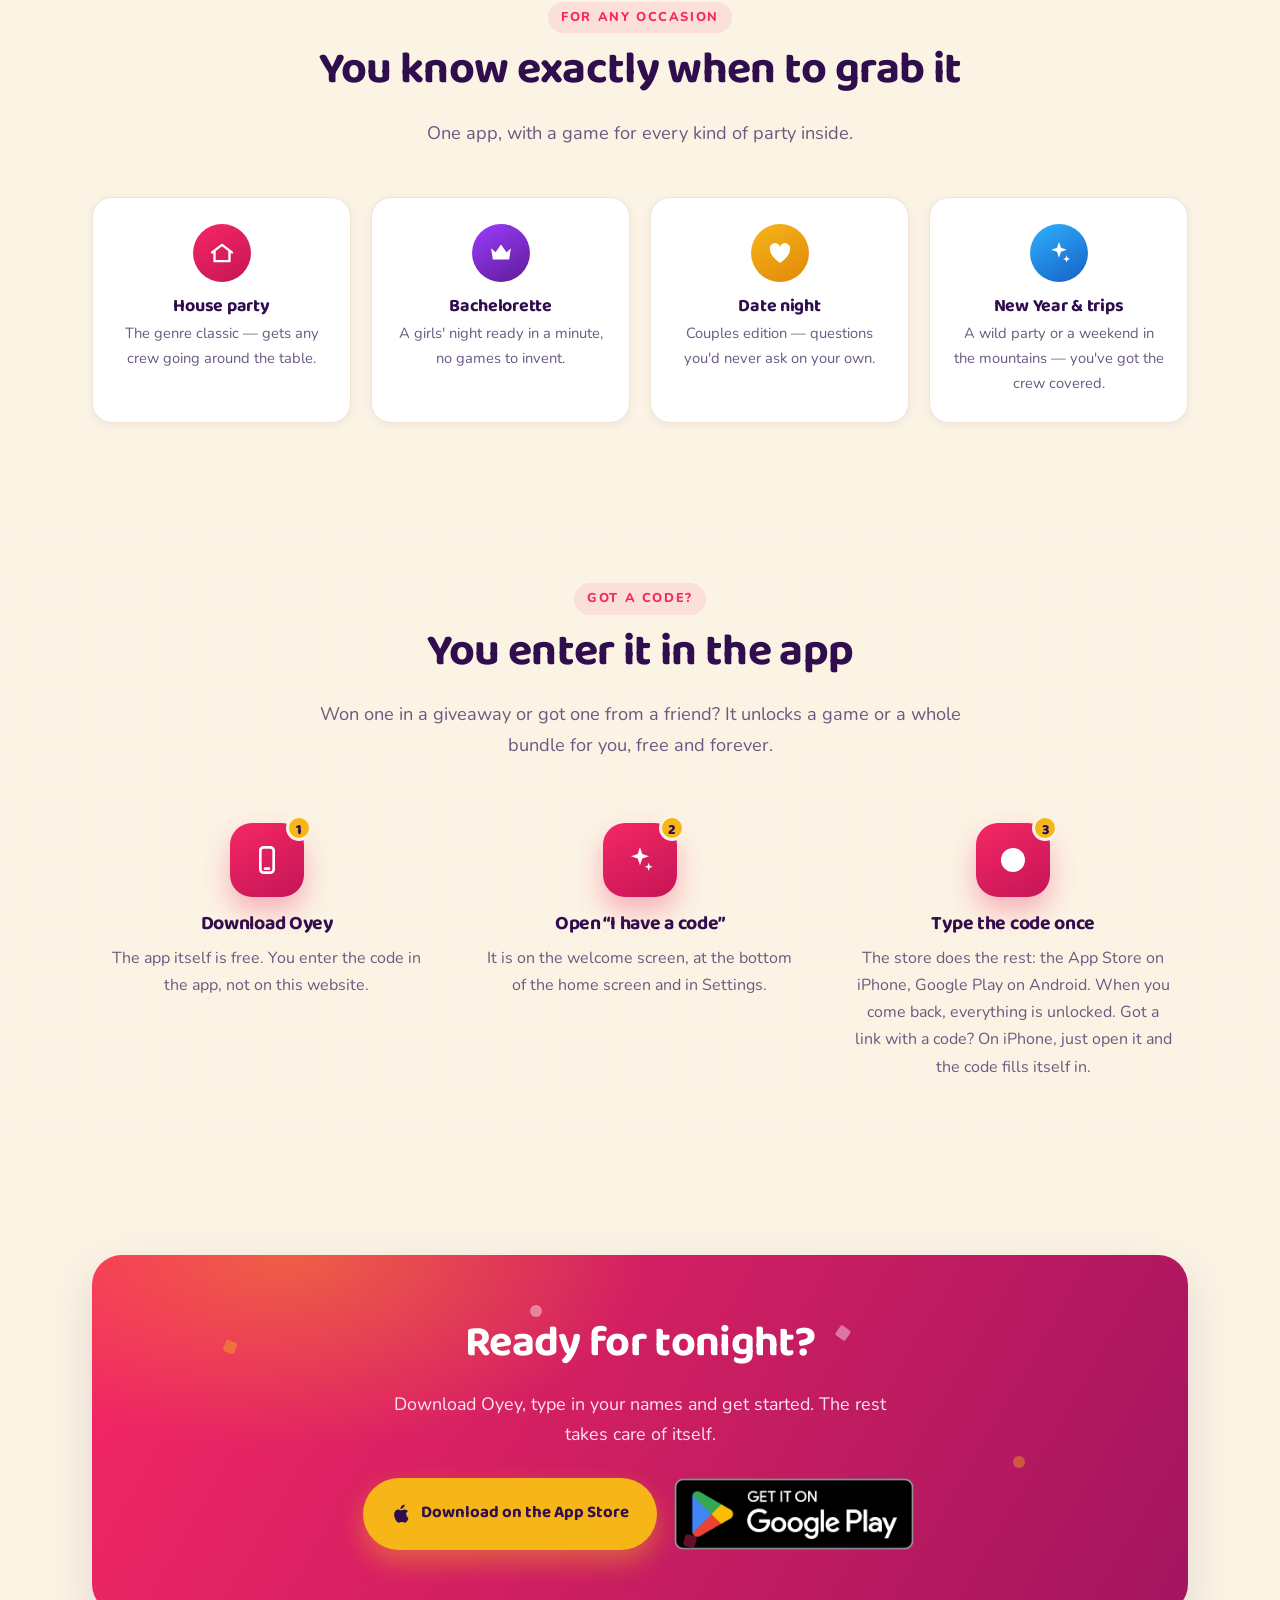
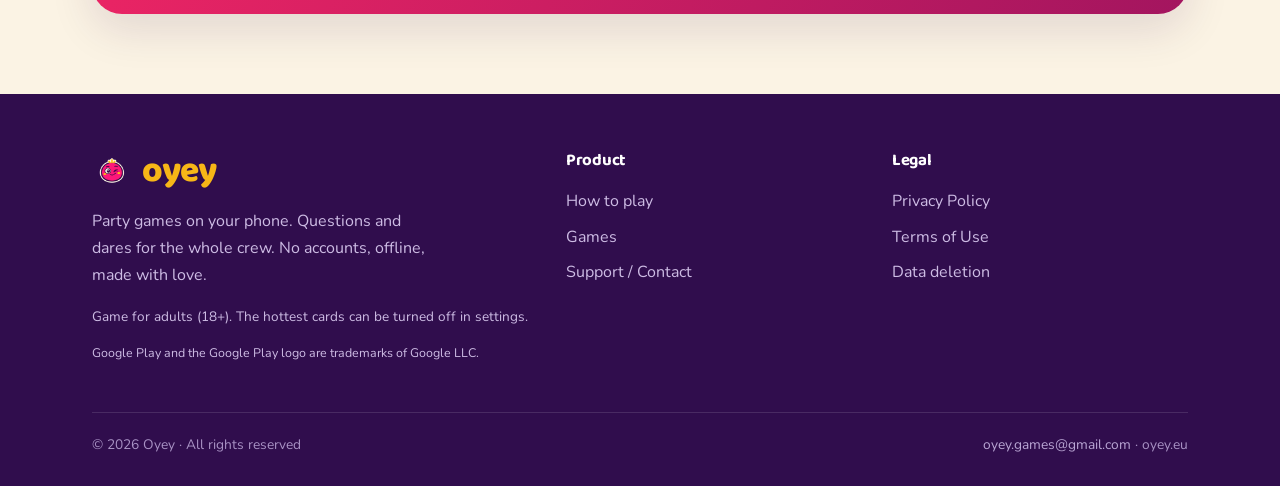
==== commit 4c99ea83: "Scalenie main: poprawki po recenzji (Wstecz, bfcache, aria-label, podgląd index-en.html) Co-Authored" ====
--- a/index.html
+++ b/index.html
@@ -157,7 +157,7 @@
         <div class="hero__badges">
           <span class="badge"><svg class="icon"><use href="#ic-wifi"/></svg> Works offline</span>
           <span class="badge"><svg class="icon"><use href="#ic-user"/></svg> No account</span>
-          <span class="badge"><svg class="icon icon--fill"><use href="#ic-cards"/></svg> 8 games</span>
+          <span class="badge"><svg class="icon icon--fill"><use href="#ic-cards"/></svg> 9 games</span>
         </div>
         <div class="btns" id="download-top">
           <a class="btn btn--app" href="https://apps.apple.com/app/id6793657469" target="_blank" rel="noopener" aria-label="Download on the App Store">
@@ -183,7 +183,7 @@
   <!-- STATS -->
   <div class="container">
     <div class="stats reveal">
-      <div class="stat"><b>8</b><span>ready-made games</span></div>
+      <div class="stat"><b>9</b><span>ready-made games</span></div>
       <div class="stat"><b>4500+</b><span>question cards</span></div>
       <div class="stat"><b>2–12</b><span>players at the table</span></div>
       <div class="stat"><b>100%</b><span>offline after download</span></div>
@@ -223,7 +223,7 @@
     <div class="container">
       <div class="section-head reveal">
         <span class="eyebrow">Inside</span>
-        <h2>8 games in one app</h2>
+        <h2>9 games in one app</h2>
         <p>House-party classics in one app. Each game is hundreds of cards with a spice range.</p>
       </div>
       <div class="games">
@@ -290,6 +290,14 @@
           <p>You get a statement and defend it for 30 seconds, even if you think the exact opposite. A point for defending it, no penalty.</p>
           <div class="game__sample">“You can love two people at the same time, just as much.”</div>
           <div class="game__meta"><span class="m"><svg class="icon"><use href="#ic-users"/></svg>2+ players</span><span class="spice"><span class="spice-dots"><i class="on"></i><i class="on"></i><i class="on"></i><i></i><i></i></span></span></div>
+        </article>
+
+        <article class="game reveal d1">
+          <div class="game__top"><span class="game__ico"><svg class="icon"><use href="#ic-user"/></svg></span><span class="tag">Bluff</span></div>
+          <h3>Impostor</h3>
+          <p>Everyone knows the secret word except one player. Say one word each or ask each other questions, then vote on who's bluffing.</p>
+          <div class="game__sample">Secret word “beach”, the impostor only sees “towel”</div>
+          <div class="game__meta"><span class="m"><svg class="icon"><use href="#ic-users"/></svg>3–12 players</span><span class="spice"><span class="spice-dots"><i class="on"></i><i class="on"></i><i></i><i></i><i></i></span></span></div>
         </article>
 
       </div>
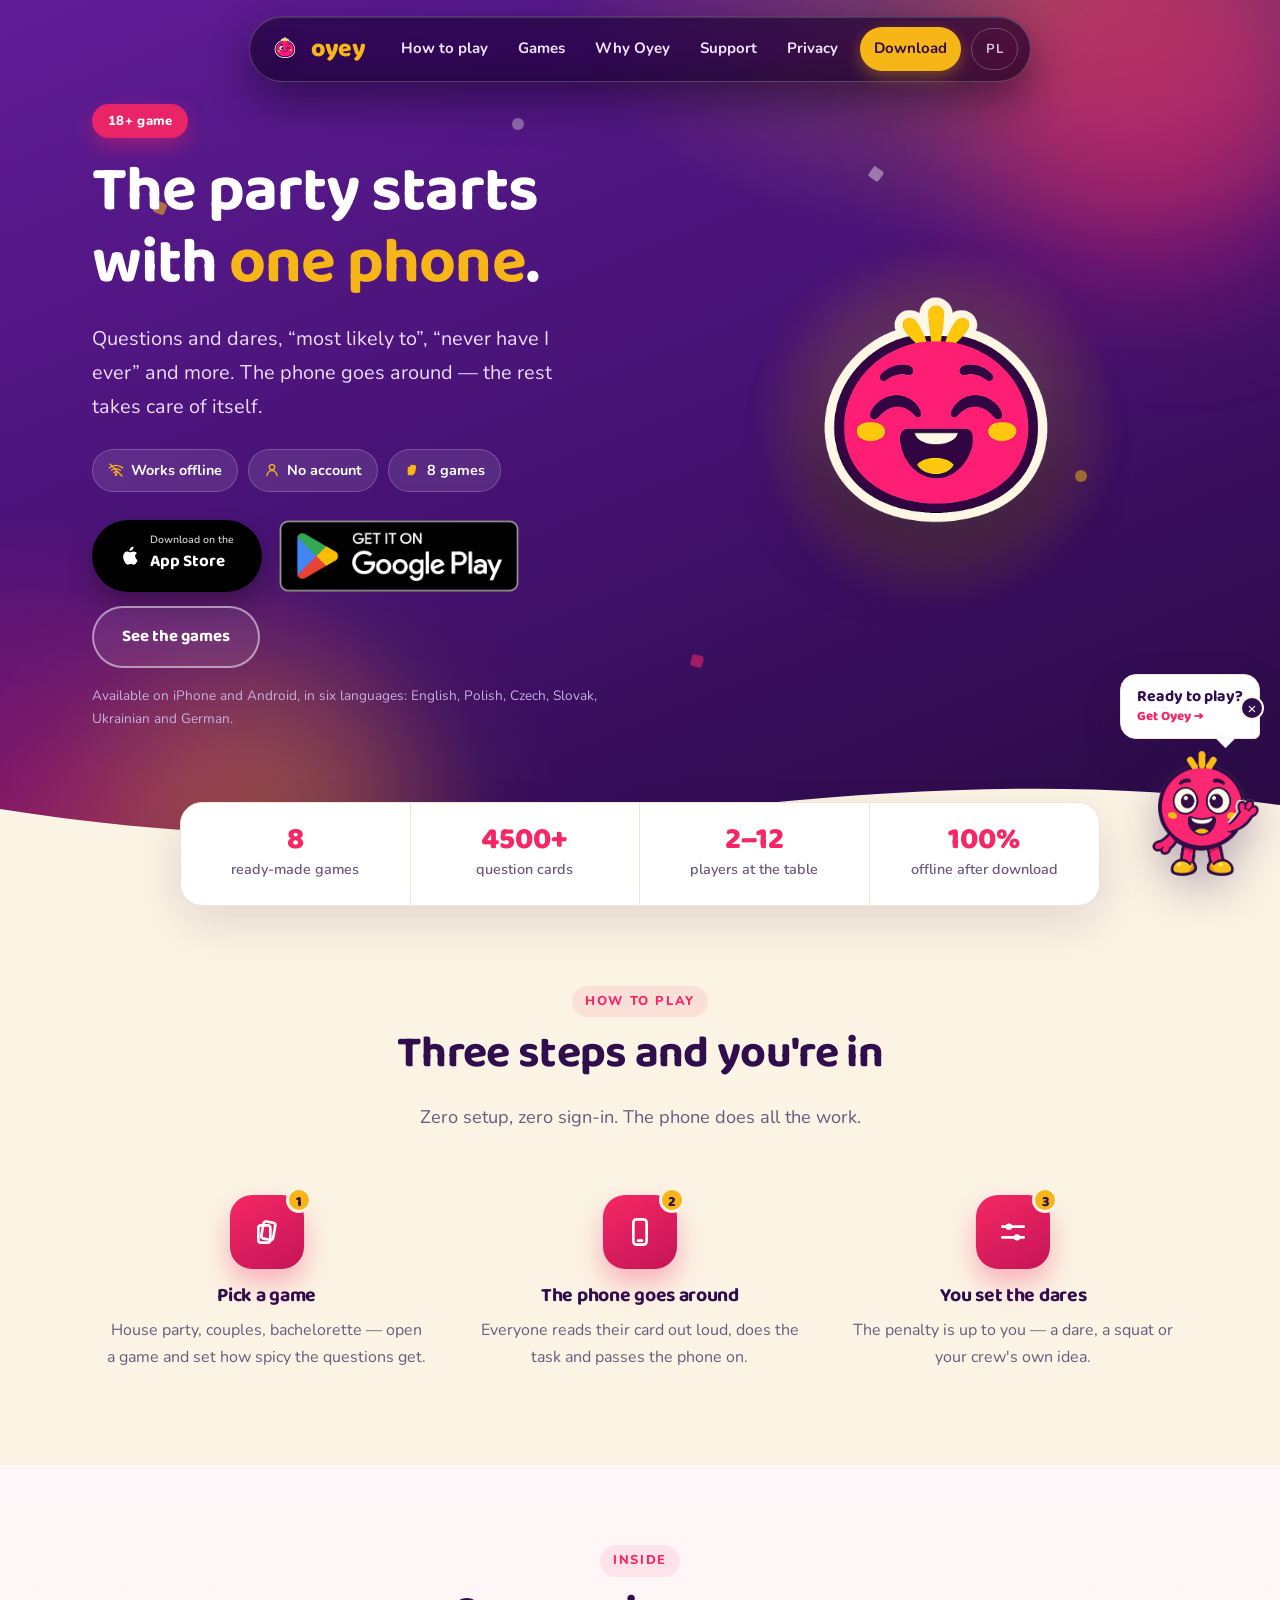
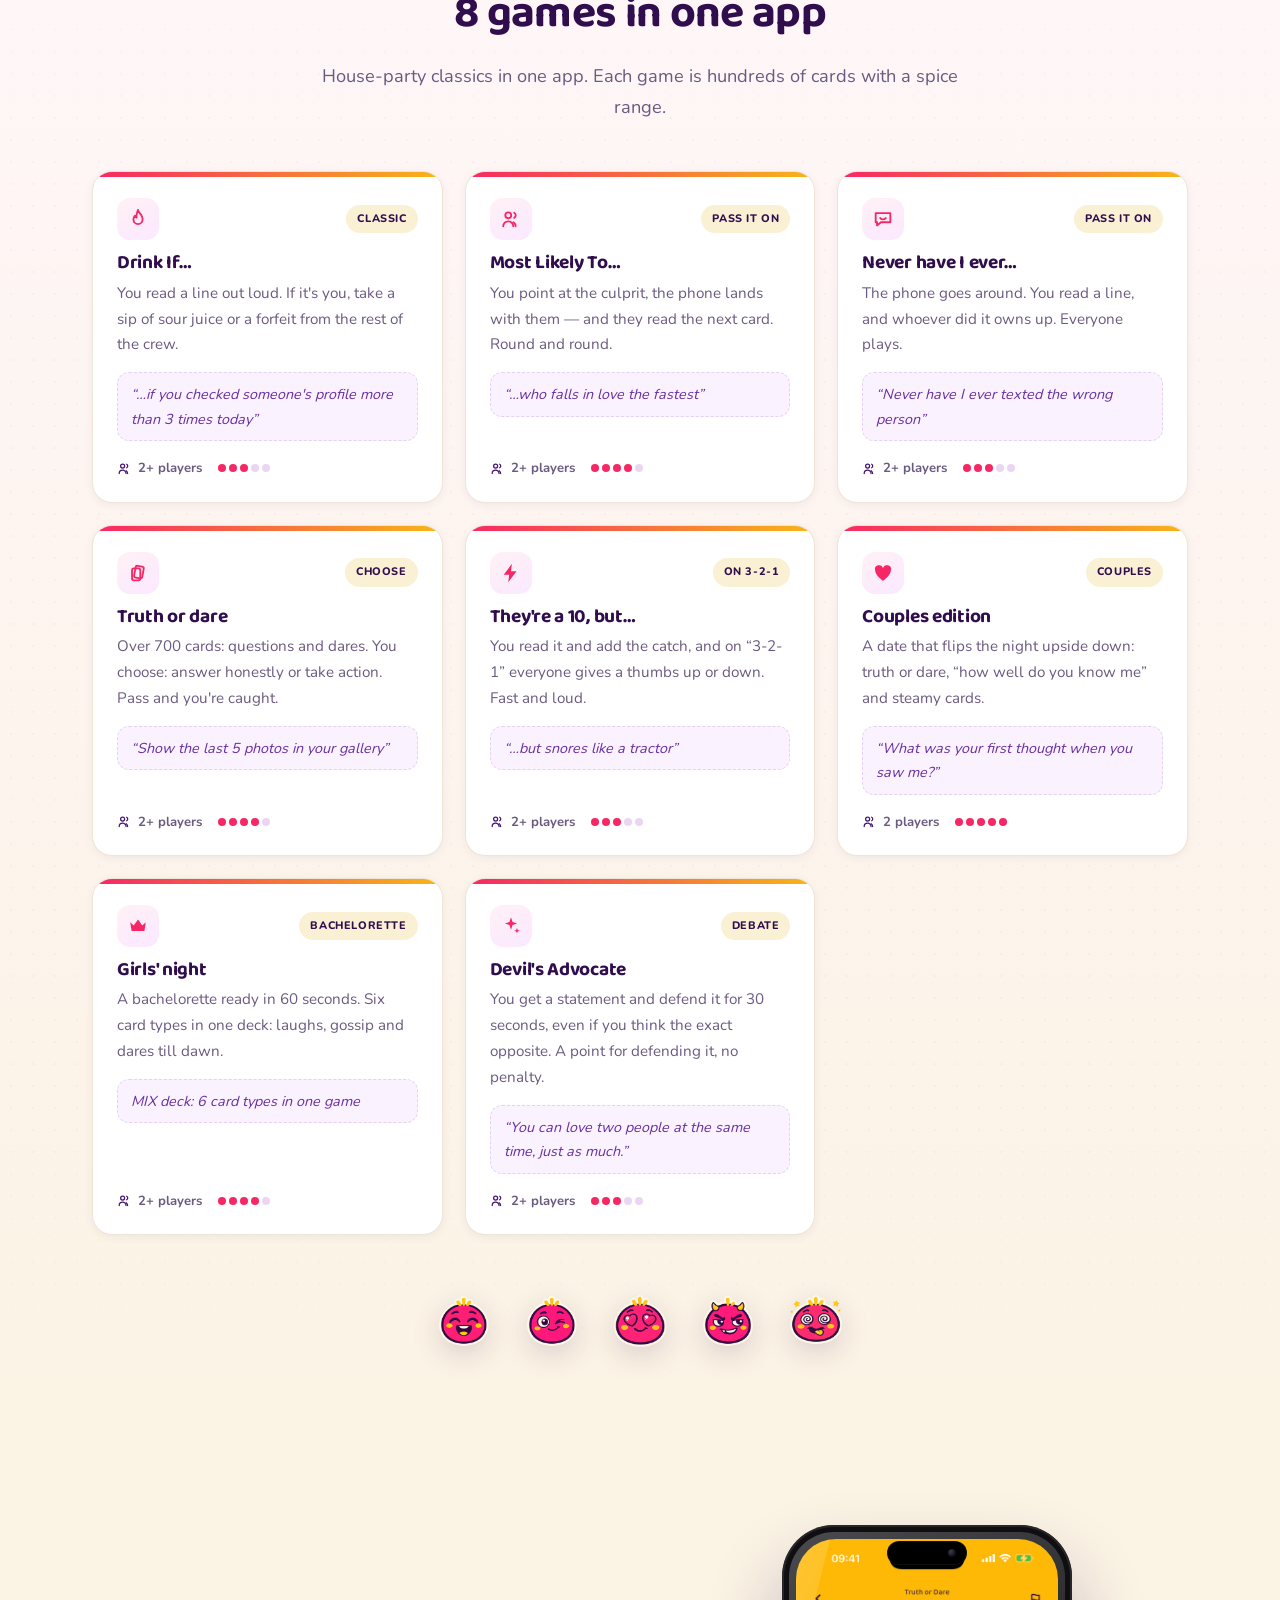
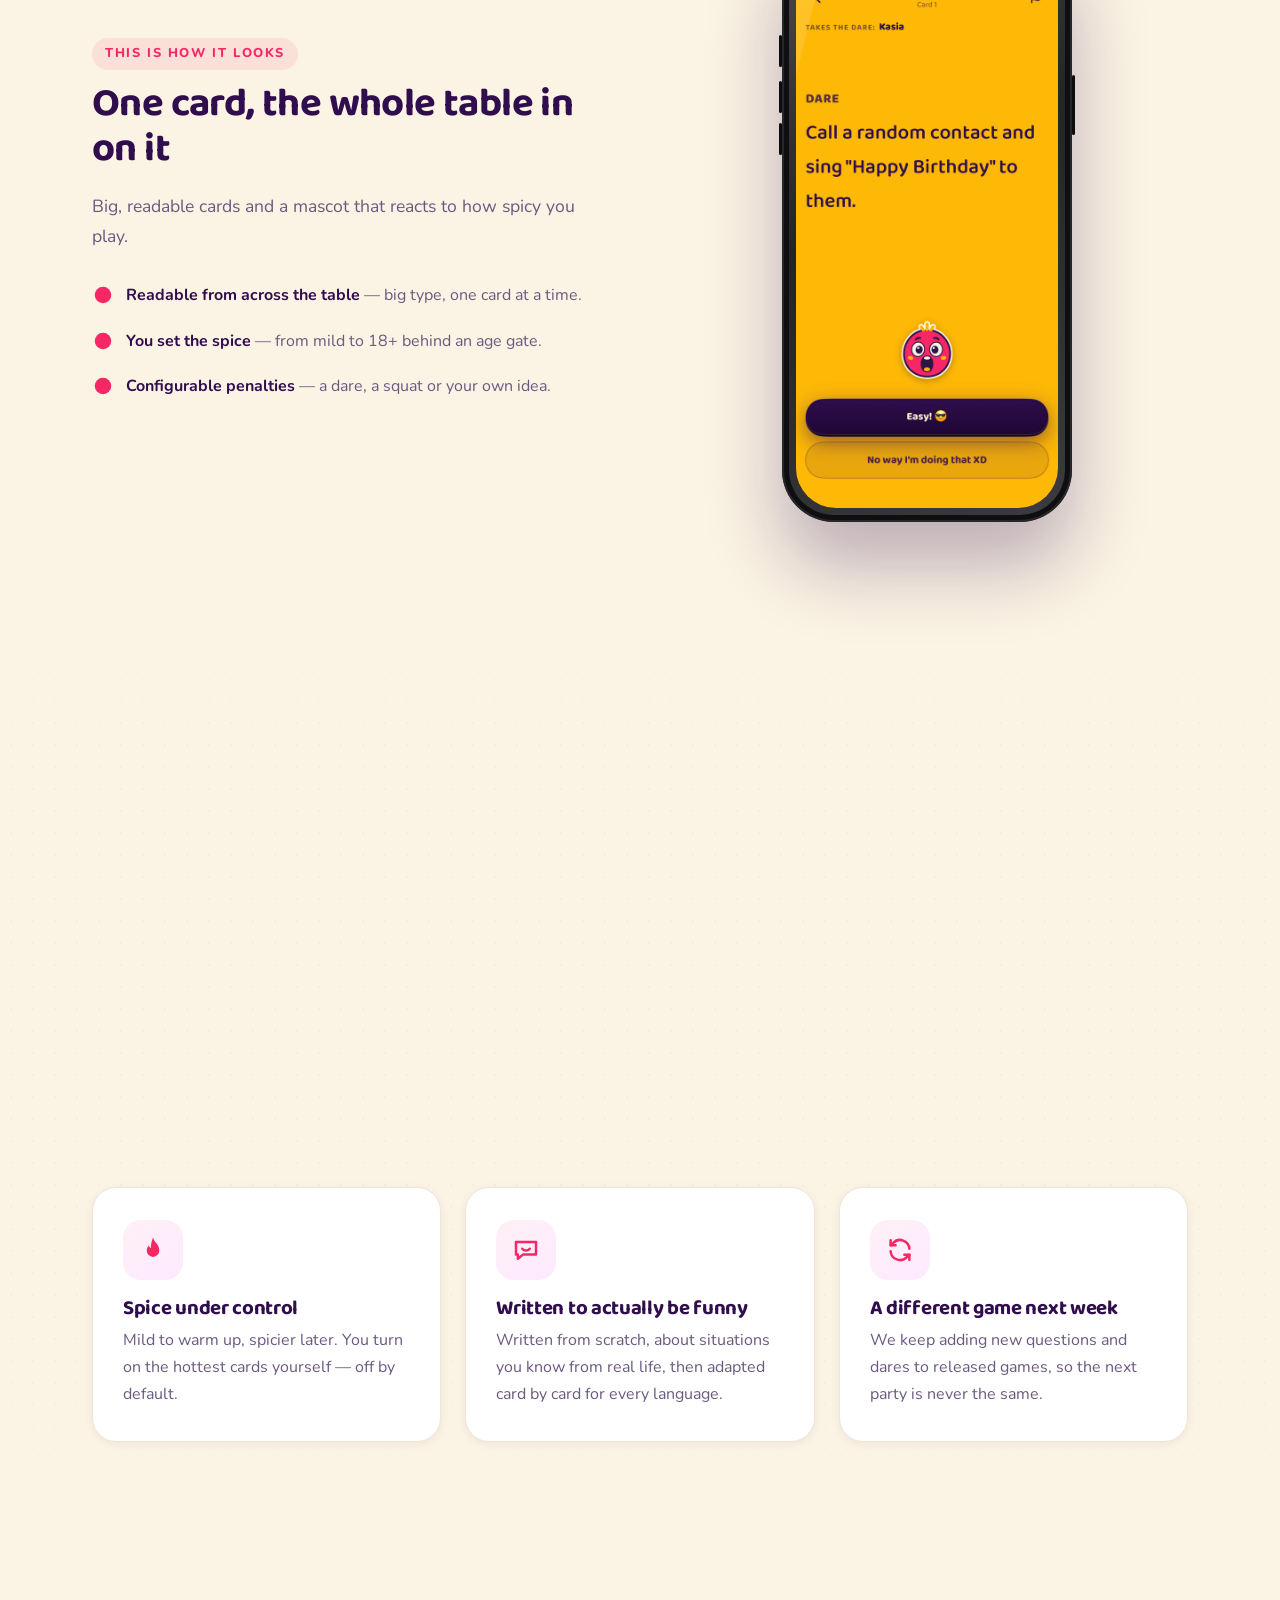
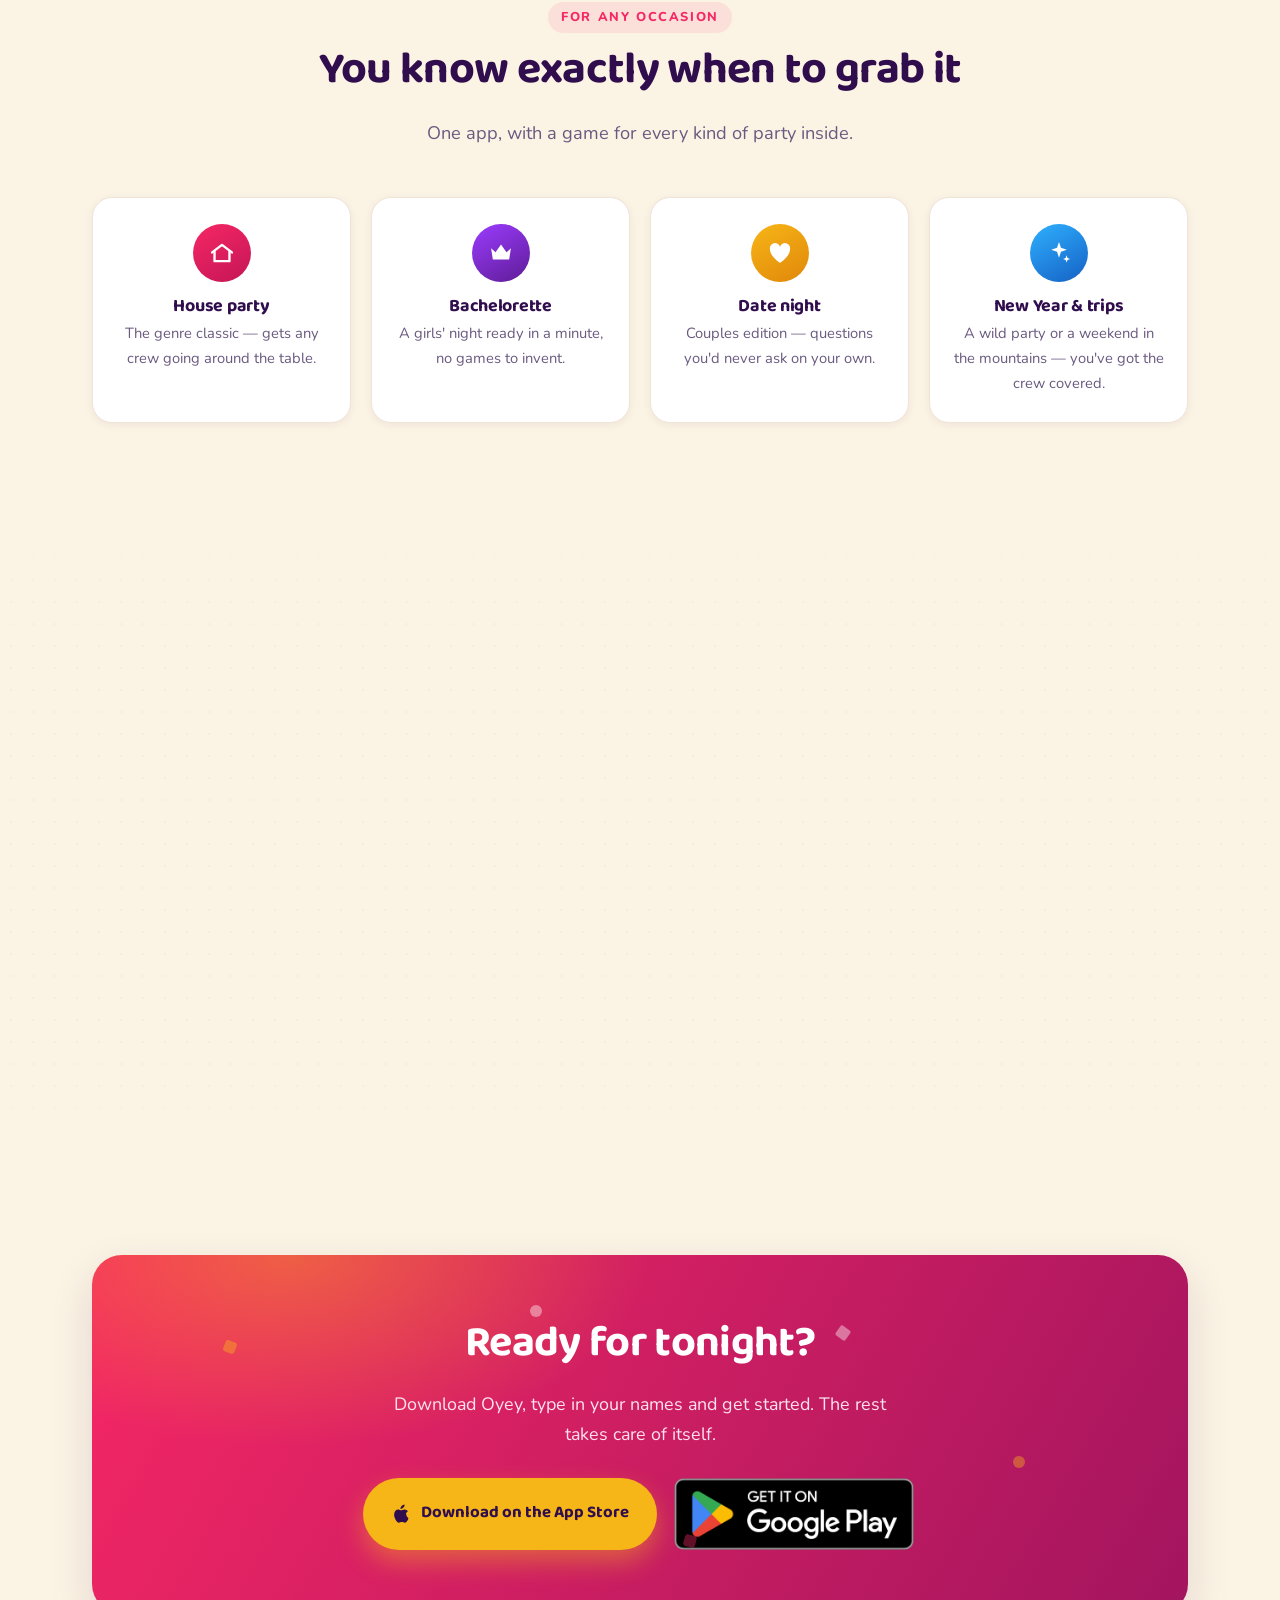
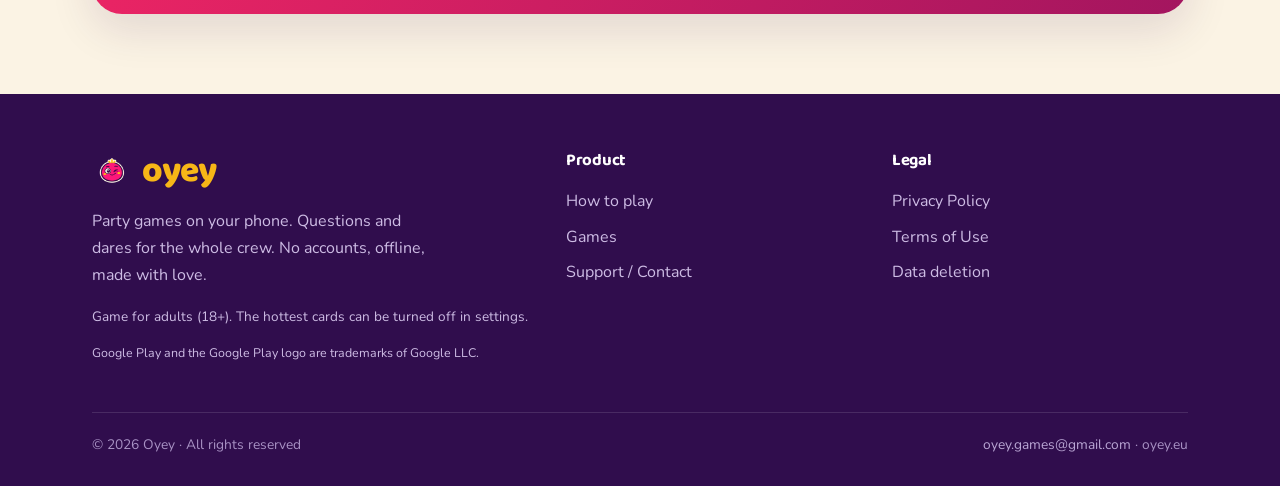
==== commit e2887546: "Strona: własny licznik wejść i klików w sklepy, polityka prywatności 1.5 Strona główna (/ i /pl/) wy" ====
--- a/index.html
+++ b/index.html
@@ -24,6 +24,8 @@
        4) inaczej: przeglądarka ma polski na liście języków albo strefę
           czasową Europe/Warsaw.
      Zapytanie (np. ?ct=tiktok_pl z bio) i #kotwica jadą z przekierowaniem.
+     Przy przekierowaniu ustawiamy window.oyeyNaPl: licznik odwiedzin na dole
+     strony wtedy nie liczy wejścia na „/”, liczy je dopiero /pl/.
      Bez cookies i localStorage: polityka prywatności mówi, że strona nie
      ustawia cookies; sessionStorage na jedną wizytę jak przy `ct`.
      location.replace nie dokłada wpisu w historii, więc „Wstecz” nie
@@ -71,6 +73,9 @@
         html.style.visibility = 'hidden';
         setTimeout(function () { html.style.visibility = ''; }, 3000);
         loc.replace('/pl/' + zapytanie + loc.hash);
+        // Licznik odwiedzin na dole strony nie liczy tego wejścia na „/”:
+        // policzy je /pl/, dokąd właśnie przenosimy.
+        window.oyeyNaPl = true;
       }
     } catch (blad) { html.style.visibility = ''; }
   })();
@@ -157,7 +162,7 @@
         <div class="hero__badges">
           <span class="badge"><svg class="icon"><use href="#ic-wifi"/></svg> Works offline</span>
           <span class="badge"><svg class="icon"><use href="#ic-user"/></svg> No account</span>
-          <span class="badge"><svg class="icon icon--fill"><use href="#ic-cards"/></svg> 9 games</span>
+          <span class="badge"><svg class="icon icon--fill"><use href="#ic-cards"/></svg> 8 games</span>
         </div>
         <div class="btns" id="download-top">
           <a class="btn btn--app" href="https://apps.apple.com/app/id6793657469" target="_blank" rel="noopener" aria-label="Download on the App Store">
@@ -183,7 +188,7 @@
   <!-- STATS -->
   <div class="container">
     <div class="stats reveal">
-      <div class="stat"><b>9</b><span>ready-made games</span></div>
+      <div class="stat"><b>8</b><span>ready-made games</span></div>
       <div class="stat"><b>4500+</b><span>question cards</span></div>
       <div class="stat"><b>2–12</b><span>players at the table</span></div>
       <div class="stat"><b>100%</b><span>offline after download</span></div>
@@ -223,7 +228,7 @@
     <div class="container">
       <div class="section-head reveal">
         <span class="eyebrow">Inside</span>
-        <h2>9 games in one app</h2>
+        <h2>8 games in one app</h2>
         <p>House-party classics in one app. Each game is hundreds of cards with a spice range.</p>
       </div>
       <div class="games">
@@ -290,14 +295,6 @@
           <p>You get a statement and defend it for 30 seconds, even if you think the exact opposite. A point for defending it, no penalty.</p>
           <div class="game__sample">“You can love two people at the same time, just as much.”</div>
           <div class="game__meta"><span class="m"><svg class="icon"><use href="#ic-users"/></svg>2+ players</span><span class="spice"><span class="spice-dots"><i class="on"></i><i class="on"></i><i class="on"></i><i></i><i></i></span></span></div>
-        </article>
-
-        <article class="game reveal d1">
-          <div class="game__top"><span class="game__ico"><svg class="icon"><use href="#ic-user"/></svg></span><span class="tag">Bluff</span></div>
-          <h3>Impostor</h3>
-          <p>Everyone knows the secret word except one player. Say one word each or ask each other questions, then vote on who's bluffing.</p>
-          <div class="game__sample">Secret word “beach”, the impostor only sees “towel”</div>
-          <div class="game__meta"><span class="m"><svg class="icon"><use href="#ic-users"/></svg>3–12 players</span><span class="spice"><span class="spice-dots"><i class="on"></i><i class="on"></i><i></i><i></i><i></i></span></span></div>
         </article>
 
       </div>
@@ -570,6 +567,85 @@
       for (var iJ = 0; iJ < pojedyncze.length; iJ++) { pojedyncze[iJ].href = SKLEP_PLAY; }
     }
 
+    // ——— LICZNIK ODWIEDZIN (właściciel 09.11.2026, polityka prywatności 1.5) ———
+    // Strona wysyła do Workera oyey-notifications (POST /licznik) tylko:
+    // zdarzenie („wejscie” = otwarcie strony, „appstore” / „play” = klik
+    // w przycisk sklepu, także „Download” w menu, dymek i obrazek maskotki,
+    // „kopiuj” = przycisk w panelu przeglądarki wbudowanej), oznaczenie linku
+    // `ct` (to samo, które wyżej idzie do sklepów) i język strony. Worker
+    // dodaje jedynkę do licznika dnia; rodzaj urządzenia i przeglądarkę
+    // wbudowaną rozpoznaje sam z User-Agenta, którego nie zapisuje.
+    // Bez IP, bez cookies i bez nowych kluczy w sessionStorage/localStorage,
+    // dlatego bez banera zgód. Polityka (privacy*.html, sekcja 8) opisuje
+    // dokładnie to: zmiana tutaj = zmiana polityki.
+    // Klik w App Store w przeglądarce wbudowanej na iPhonie też liczymy jako
+    // „appstore”, choć otwiera panel zamiast sklepu (Worker ma flagę
+    // przeglądarki wbudowanej, a wyjście do Safari widać po „kopiuj”).
+    // Wejście liczymy raz na prawdziwe otwarcie strony:
+    //  - nie na „/”, gdy skrypt w <head> przenosi na /pl/ (window.oyeyNaPl):
+    //    tę wizytę liczy /pl/;
+    //  - nie przy „Wstecz”/„Dalej” ani odświeżeniu (typ nawigacji); strona
+    //    przywrócona z pamięci przeglądarki (bfcache) skryptów nie uruchamia,
+    //    więc tu niczego nie wysyła;
+    //  - nie przy przejściu z innej podstrony oyey.eu („Start” z polityki,
+    //    przełącznik „EN” z /pl/). Wyjątek: przejście ze strony głównej „/”
+    //    albo ze starego index-en.html, bo tak wygląda automatyczne
+    //    przeniesienie (location.replace zostawia je jako referrer);
+    //  - strony otwartej w tle na zapas (prerender) nie liczymy, dopóki ktoś
+    //    jej nie zobaczy.
+    // Wysyłka przez sendBeacon (przeżywa przejście do sklepu), zapasowo fetch
+    // z keepalive; każdy błąd połykamy, nawigacja nigdy na nic nie czeka.
+    var LICZNIK = 'https://oyey-notifications.oyey-notifications.workers.dev/licznik';
+    var STRONA = /^pl/i.test(document.documentElement.getAttribute('lang') || '') ? 'pl' : 'en';
+    function licz(zdarzenie) {
+      try {
+        var tresc = JSON.stringify({ z: zdarzenie, ct: ct || '', s: STRONA });
+        var poszlo = false;
+        try {
+          poszlo = !!(navigator.sendBeacon && navigator.sendBeacon(LICZNIK, new Blob([tresc], { type: 'text/plain' })));
+        } catch (bladBeacon) {}
+        if (!poszlo && window.fetch) {
+          fetch(LICZNIK, { method: 'POST', body: tresc, mode: 'no-cors', credentials: 'omit', keepalive: true })
+            .catch(function () {});
+        }
+      } catch (bladLicznika) {}
+    }
+    function liczycWejscie() {
+      if (window.oyeyNaPl) return false;
+      try {
+        var nawigacja = performance.getEntriesByType && performance.getEntriesByType('navigation')[0];
+        var typ = nawigacja ? nawigacja.type
+          : (performance.navigation ? ({ 1: 'reload', 2: 'back_forward' })[performance.navigation.type] : '');
+        if (typ === 'reload' || typ === 'back_forward') return false;
+      } catch (bladTypu) {}
+      try {
+        if (document.referrer) {
+          var skad = new URL(document.referrer);
+          if (skad.origin === location.origin && !/^\/(index(-en)?\.html)?$/.test(skad.pathname)) return false;
+        }
+      } catch (bladSkad) {}
+      return true;
+    }
+    if (liczycWejscie()) {
+      if (document.prerendering) {
+        document.addEventListener('prerenderingchange', function () { licz('wejscie'); }, { once: true });
+      } else { licz('wejscie'); }
+    }
+    // Klik w link sklepu: jeden nasłuch na całym dokumencie w fazie capture,
+    // więc liczy każdy link do App Store i Google Play (także te, które
+    // Android przestawia na Play) i działa przed panelem przeglądarki
+    // wbudowanej. Środkowy przycisk myszy to auxclick. Niczego nie blokuje.
+    function klikSklepu(e) {
+      try {
+        var a = (e.target && e.target.closest) ? e.target.closest('a[href]') : null;
+        if (!a) return;
+        if (a.hostname === 'apps.apple.com') { licz('appstore'); }
+        else if (a.hostname === 'play.google.com') { licz('play'); }
+      } catch (bladKliku) {}
+    }
+    document.addEventListener('click', function (e) { if (!e.button) klikSklepu(e); }, true);
+    document.addEventListener('auxclick', function (e) { if (e.button === 1) klikSklepu(e); }, true);
+
     var WEBVIEW = /musical_ly|BytedanceWebview|TikTok|Instagram|FBAN|FBAV|Line\/|KAKAOTALK/i
                     .test(navigator.userAgent);
     var panel = document.getElementById('tt-panel');
@@ -587,6 +663,7 @@
       });
 
       document.getElementById('tt-kopiuj').addEventListener('click', function(){
+        licz('kopiuj');
         var btn = this, adres = location.origin + location.pathname + (ct ? '?ct=' + ct : '');
         function udalo(){ btn.textContent = 'Copied \u2713'; setTimeout(function(){ btn.textContent = 'Copy page link'; }, 1800); }
         if(navigator.clipboard && navigator.clipboard.writeText){
@@ -622,6 +699,7 @@
     // Maskotka: na Androidzie Google Play, poza tym App Store, a w webview
     // na iPhonie panel.
     document.getElementById('mw-mascot').addEventListener('click', function(){
+      licz(ANDROID ? 'play' : 'appstore');
       if(ANDROID){ window.location.href = SKLEP_PLAY; return; }
       if(WEBVIEW && panel){ panel.classList.add('show'); return; }
       window.open(SKLEP_WEB, '_blank', 'noopener');
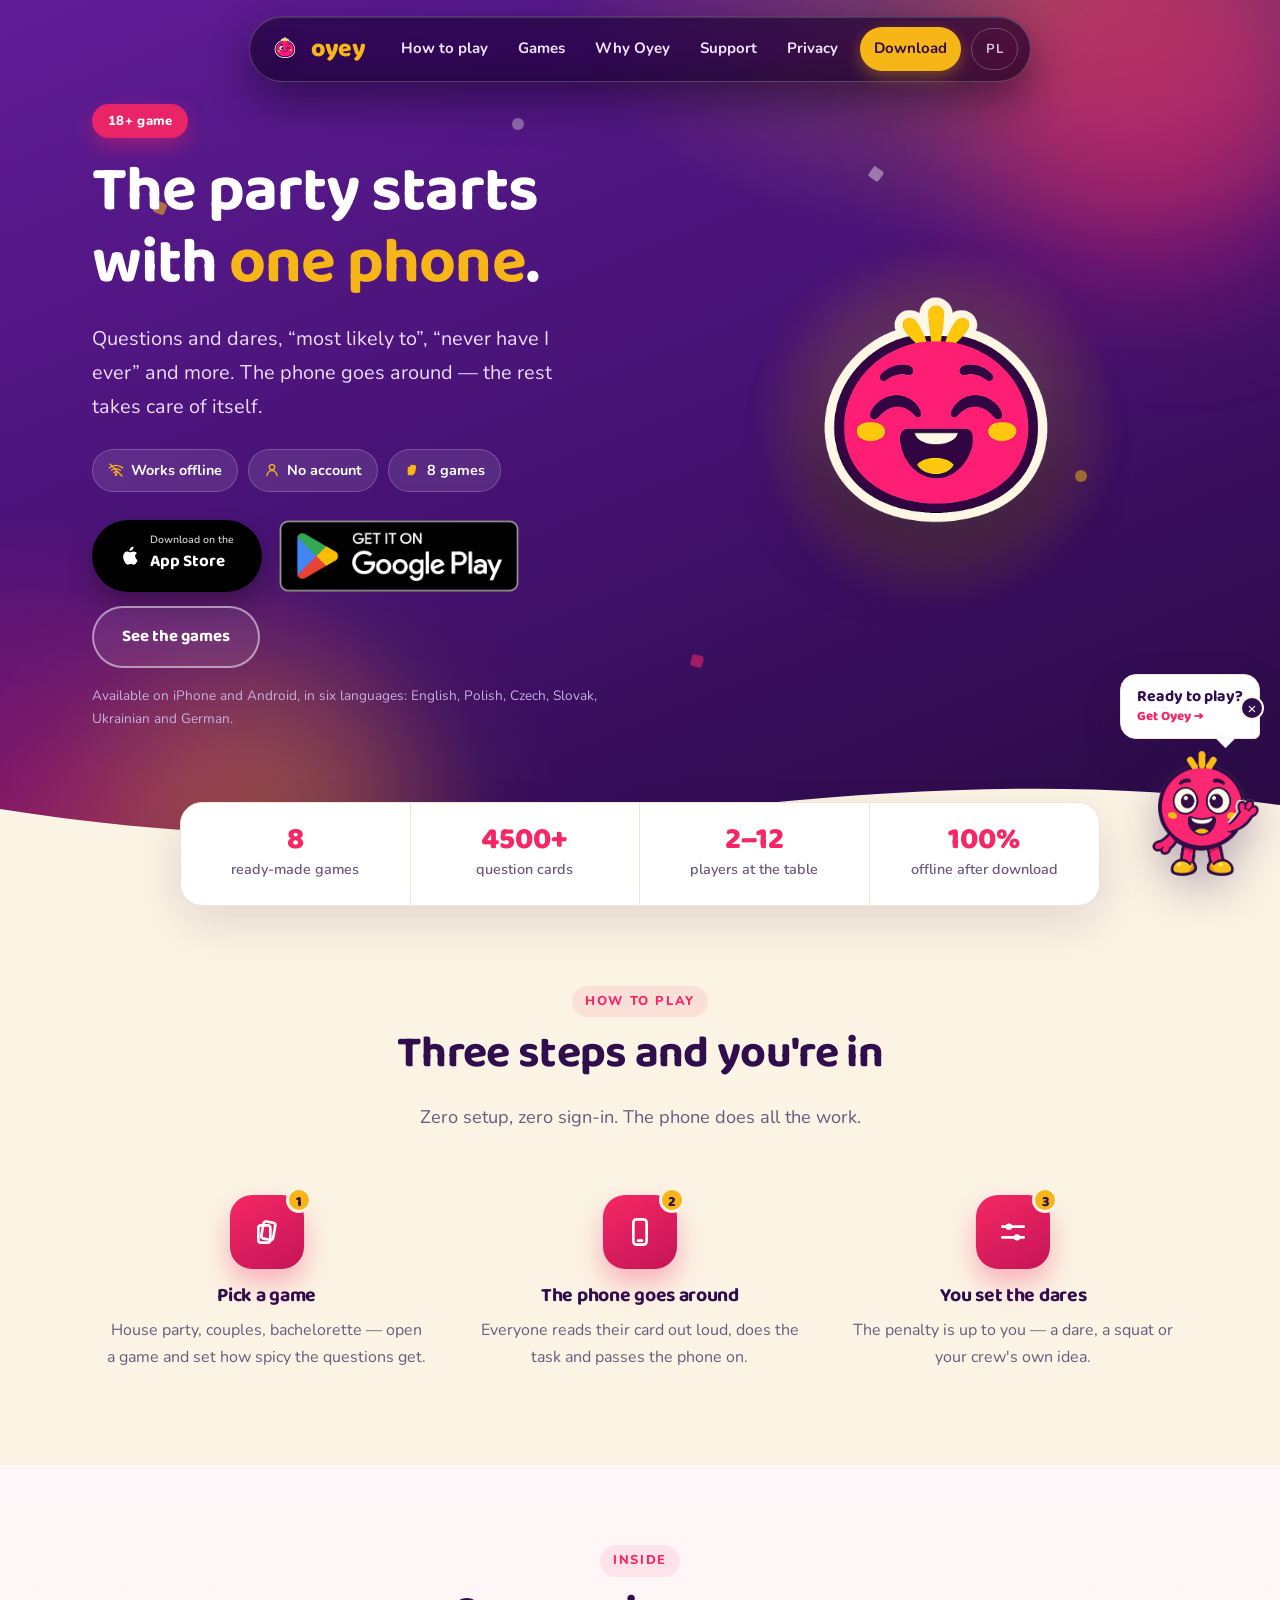
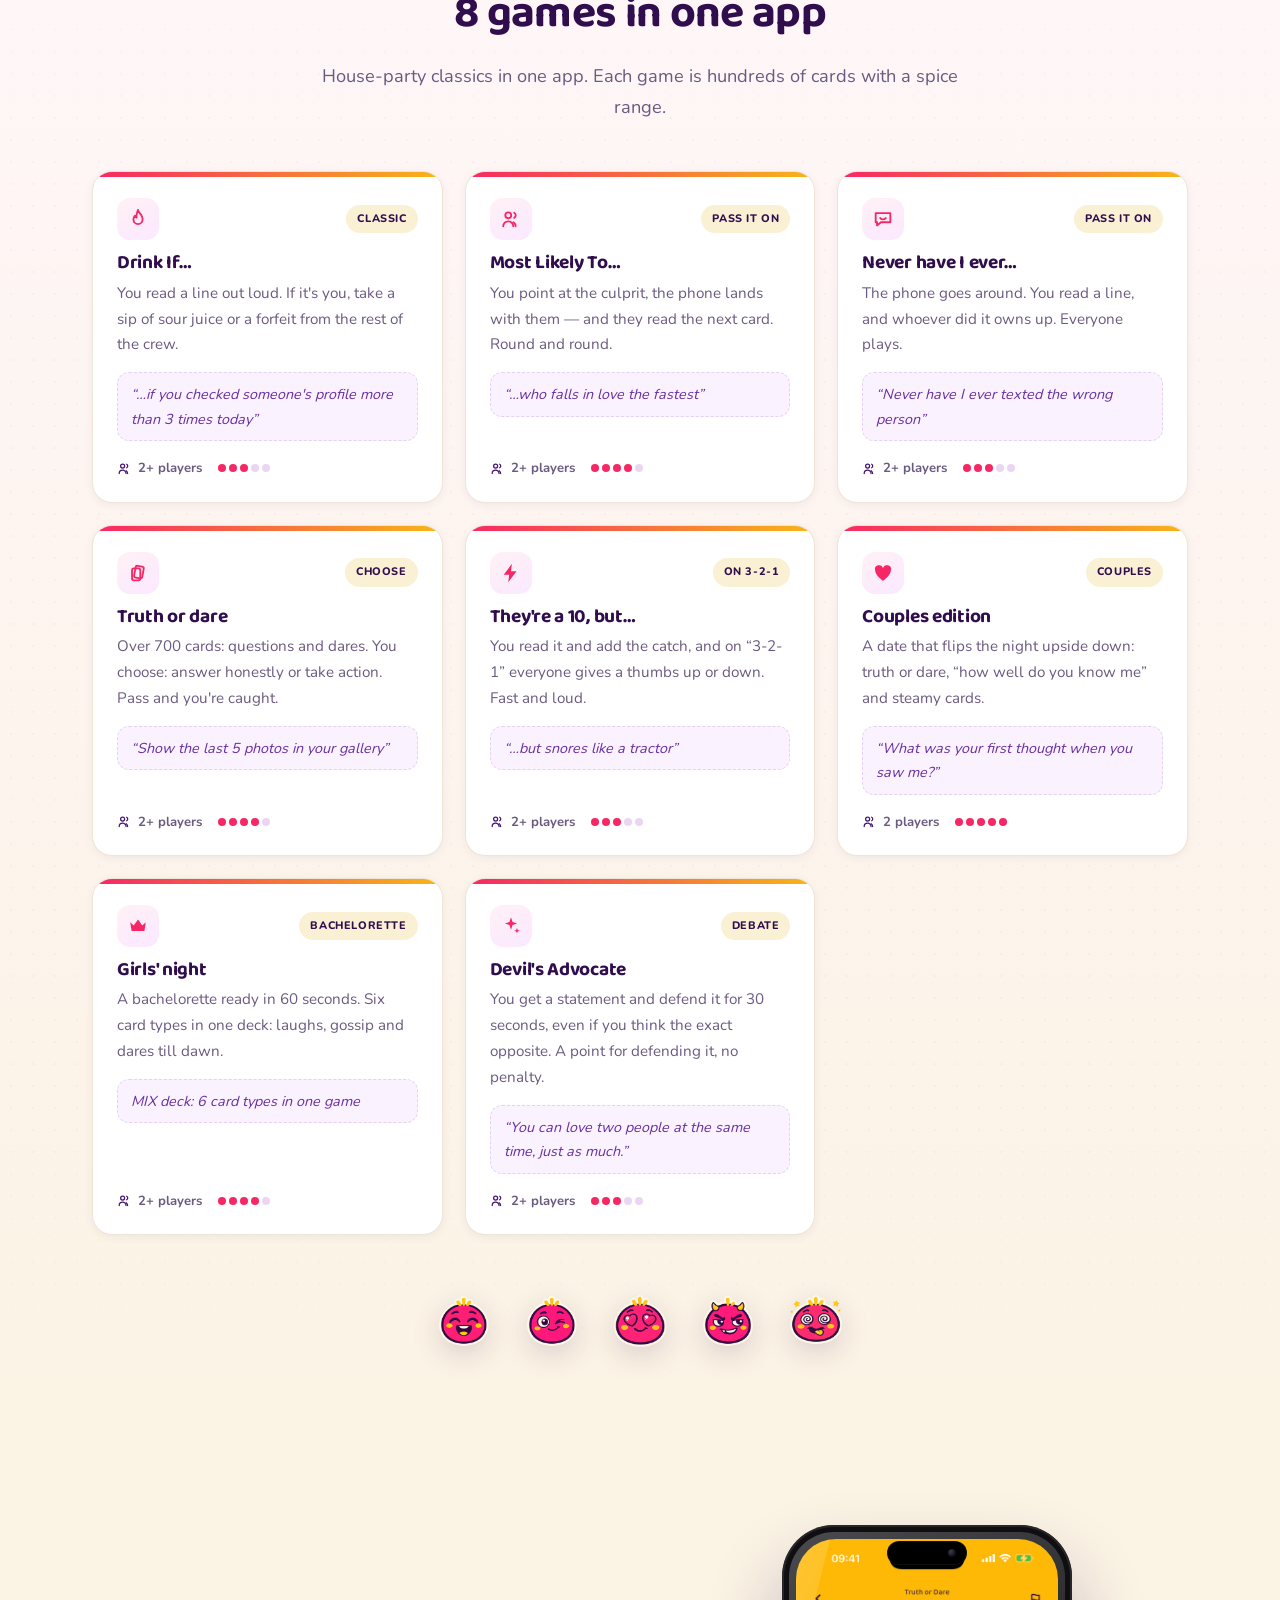
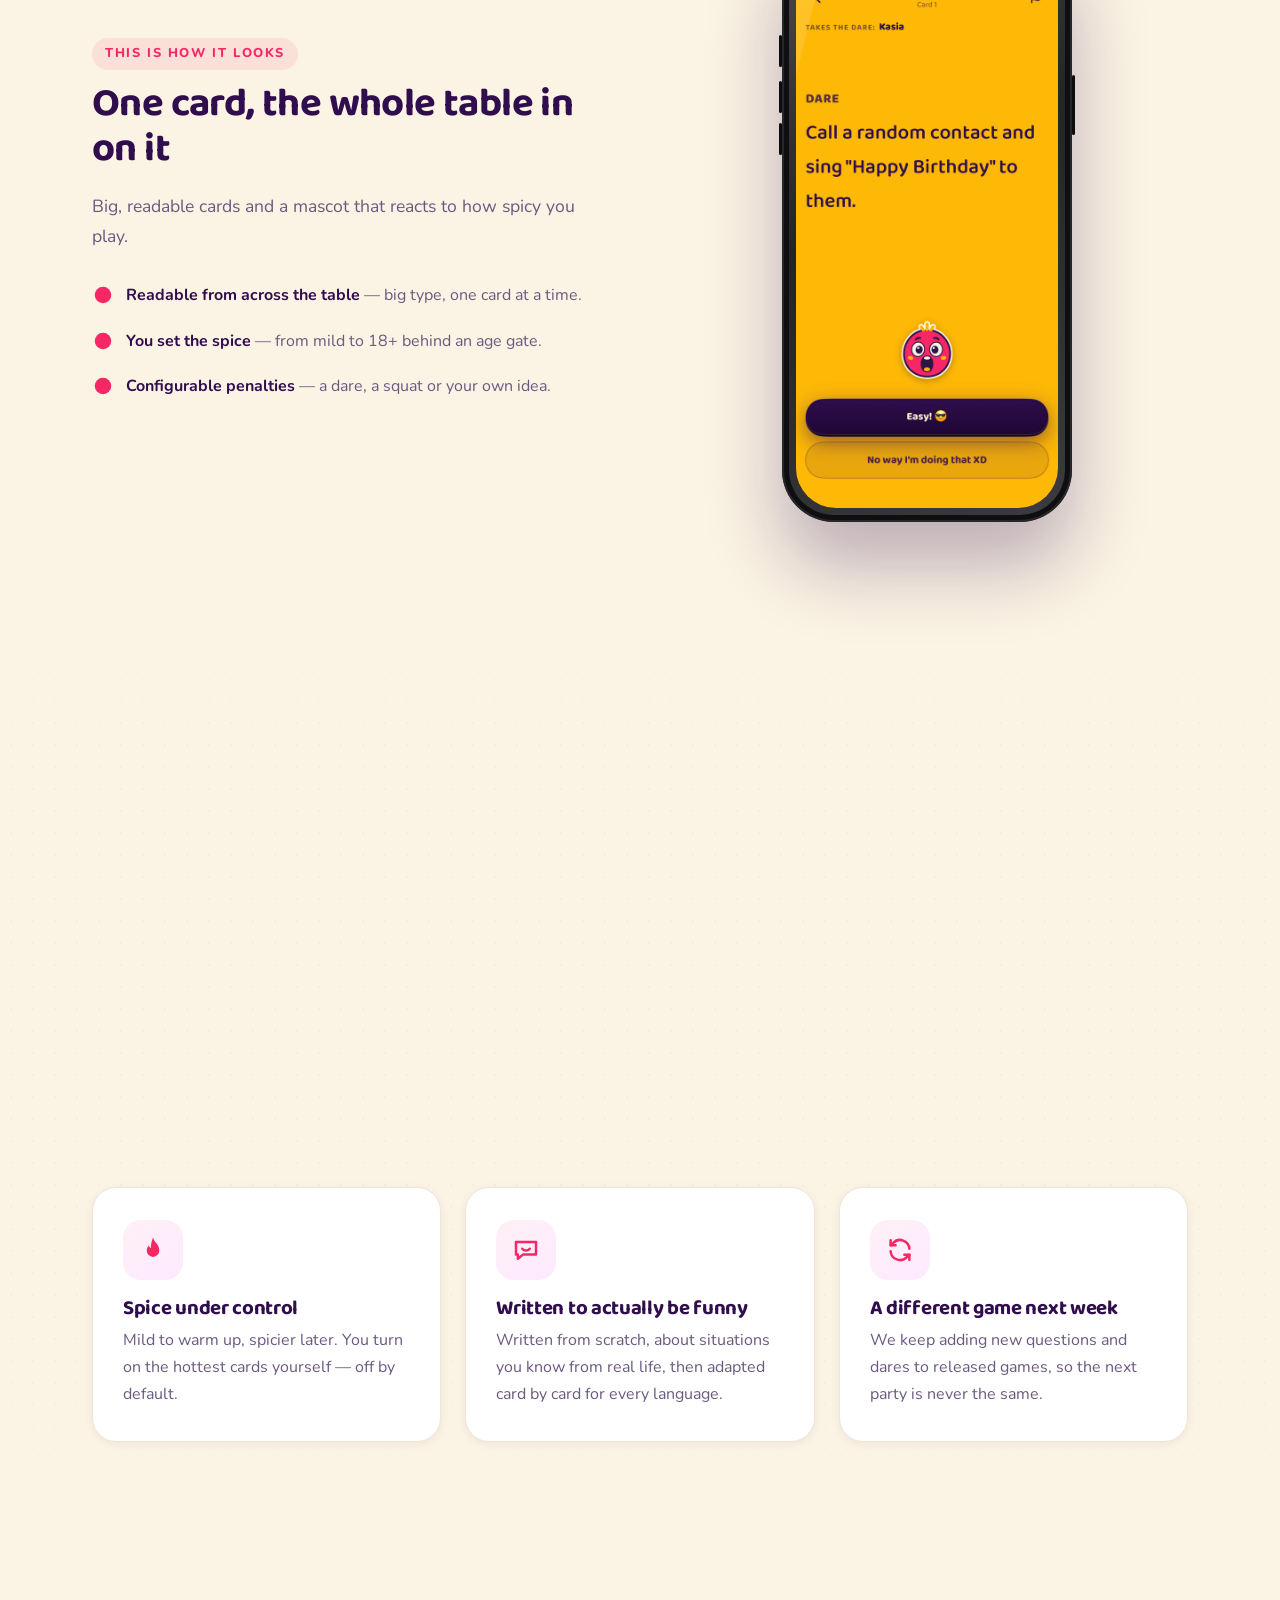
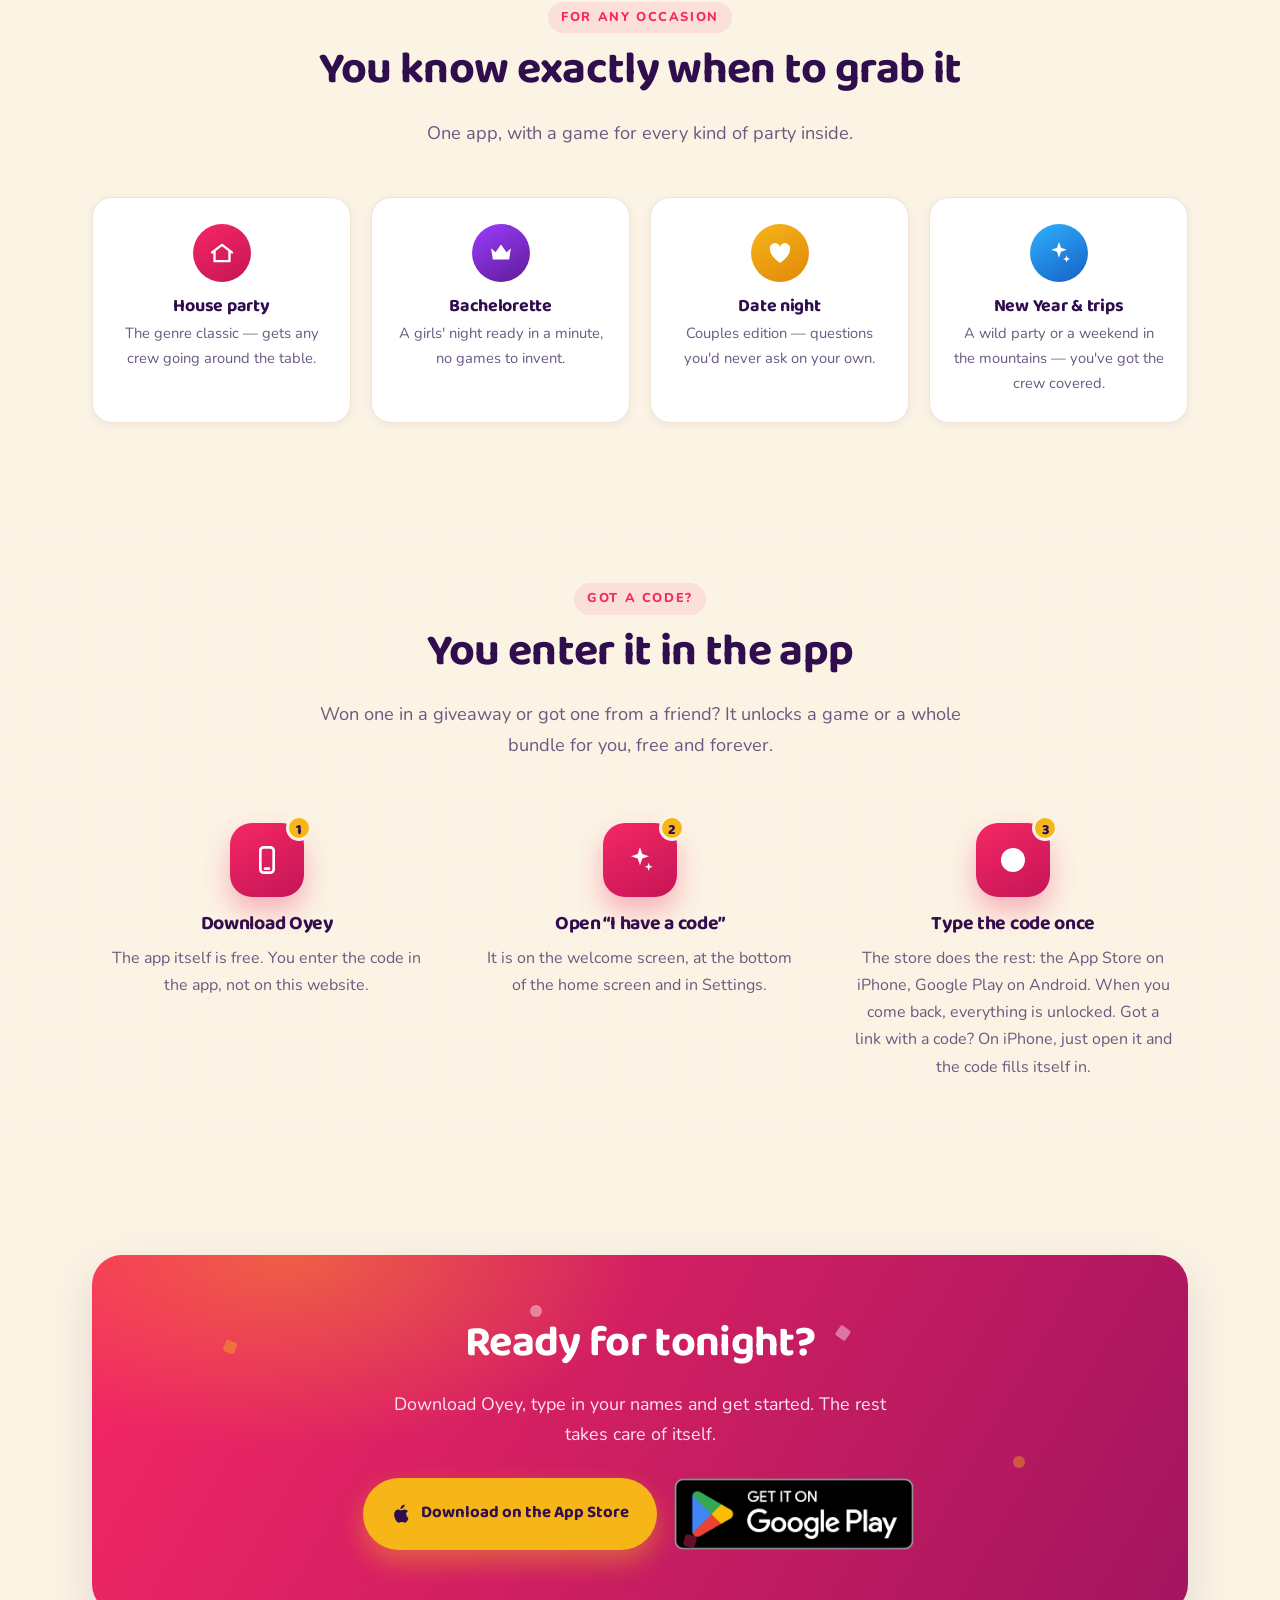
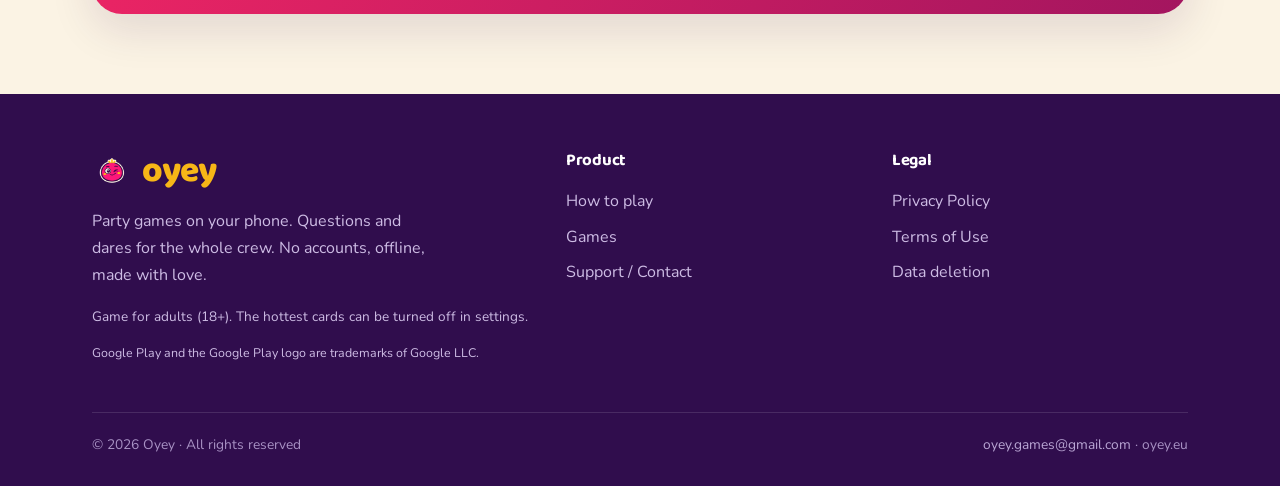
==== commit 59cdda16: "Licznik strony po recenzji: ct tylko z adresu, logo nie liczy drugi raz, polityka 1.5 dokładniej - c" ====
--- a/index.html
+++ b/index.html
@@ -567,12 +567,12 @@
       for (var iJ = 0; iJ < pojedyncze.length; iJ++) { pojedyncze[iJ].href = SKLEP_PLAY; }
     }
 
-    // ——— LICZNIK ODWIEDZIN (właściciel 09.11.2026, polityka prywatności 1.5) ———
+    // ——— LICZNIK ODWIEDZIN (polityka prywatności 1.5) ———
     // Strona wysyła do Workera oyey-notifications (POST /licznik) tylko:
     // zdarzenie („wejscie” = otwarcie strony, „appstore” / „play” = klik
     // w przycisk sklepu, także „Download” w menu, dymek i obrazek maskotki,
     // „kopiuj” = przycisk w panelu przeglądarki wbudowanej), oznaczenie linku
-    // `ct` (to samo, które wyżej idzie do sklepów) i język strony. Worker
+    // `ct` (tylko z adresu tej strony, nigdy z sessionStorage) i język strony. Worker
     // dodaje jedynkę do licznika dnia; rodzaj urządzenia i przeglądarkę
     // wbudowaną rozpoznaje sam z User-Agenta, którego nie zapisuje.
     // Bez IP, bez cookies i bez nowych kluczy w sessionStorage/localStorage,
@@ -590,16 +590,26 @@
     //  - nie przy przejściu z innej podstrony oyey.eu („Start” z polityki,
     //    przełącznik „EN” z /pl/). Wyjątek: przejście ze strony głównej „/”
     //    albo ze starego index-en.html, bo tak wygląda automatyczne
-    //    przeniesienie (location.replace zostawia je jako referrer);
+    //    przeniesienie (location.replace zostawia je jako referrer). Ta sama
+    //    ścieżka się nie liczy (logo na „/” prowadzi na „/”), bo
+    //    automatyczne przeniesienie zawsze zmienia ścieżkę;
     //  - strony otwartej w tle na zapas (prerender) nie liczymy, dopóki ktoś
     //    jej nie zobaczy.
     // Wysyłka przez sendBeacon (przeżywa przejście do sklepu), zapasowo fetch
     // z keepalive; każdy błąd połykamy, nawigacja nigdy na nic nie czeka.
     var LICZNIK = 'https://oyey-notifications.oyey-notifications.workers.dev/licznik';
     var STRONA = /^pl/i.test(document.documentElement.getAttribute('lang') || '') ? 'pl' : 'en';
+    // Do licznika tylko `ct` z adresu tej strony, nigdy z sessionStorage:
+    // oyey_ct służy kampanii w linkach sklepów, nie statystyce.
+    var CT_ADRES = '';
+    try {
+      var mCtL = /[?&]ct=([^&#]*)/.exec(location.search);
+      var zAdresu = mCtL ? decodeURIComponent(mCtL[1]) : '';
+      if (/^[A-Za-z0-9_]{1,40}$/.test(zAdresu)) { CT_ADRES = zAdresu; }
+    } catch (bladCtL) {}
     function licz(zdarzenie) {
       try {
-        var tresc = JSON.stringify({ z: zdarzenie, ct: ct || '', s: STRONA });
+        var tresc = JSON.stringify({ z: zdarzenie, ct: CT_ADRES, s: STRONA });
         var poszlo = false;
         try {
           poszlo = !!(navigator.sendBeacon && navigator.sendBeacon(LICZNIK, new Blob([tresc], { type: 'text/plain' })));
@@ -621,7 +631,7 @@
       try {
         if (document.referrer) {
           var skad = new URL(document.referrer);
-          if (skad.origin === location.origin && !/^\/(index(-en)?\.html)?$/.test(skad.pathname)) return false;
+          if (skad.origin === location.origin && (skad.pathname === location.pathname || !/^\/(index(-en)?\.html)?$/.test(skad.pathname))) return false;
         }
       } catch (bladSkad) {}
       return true;
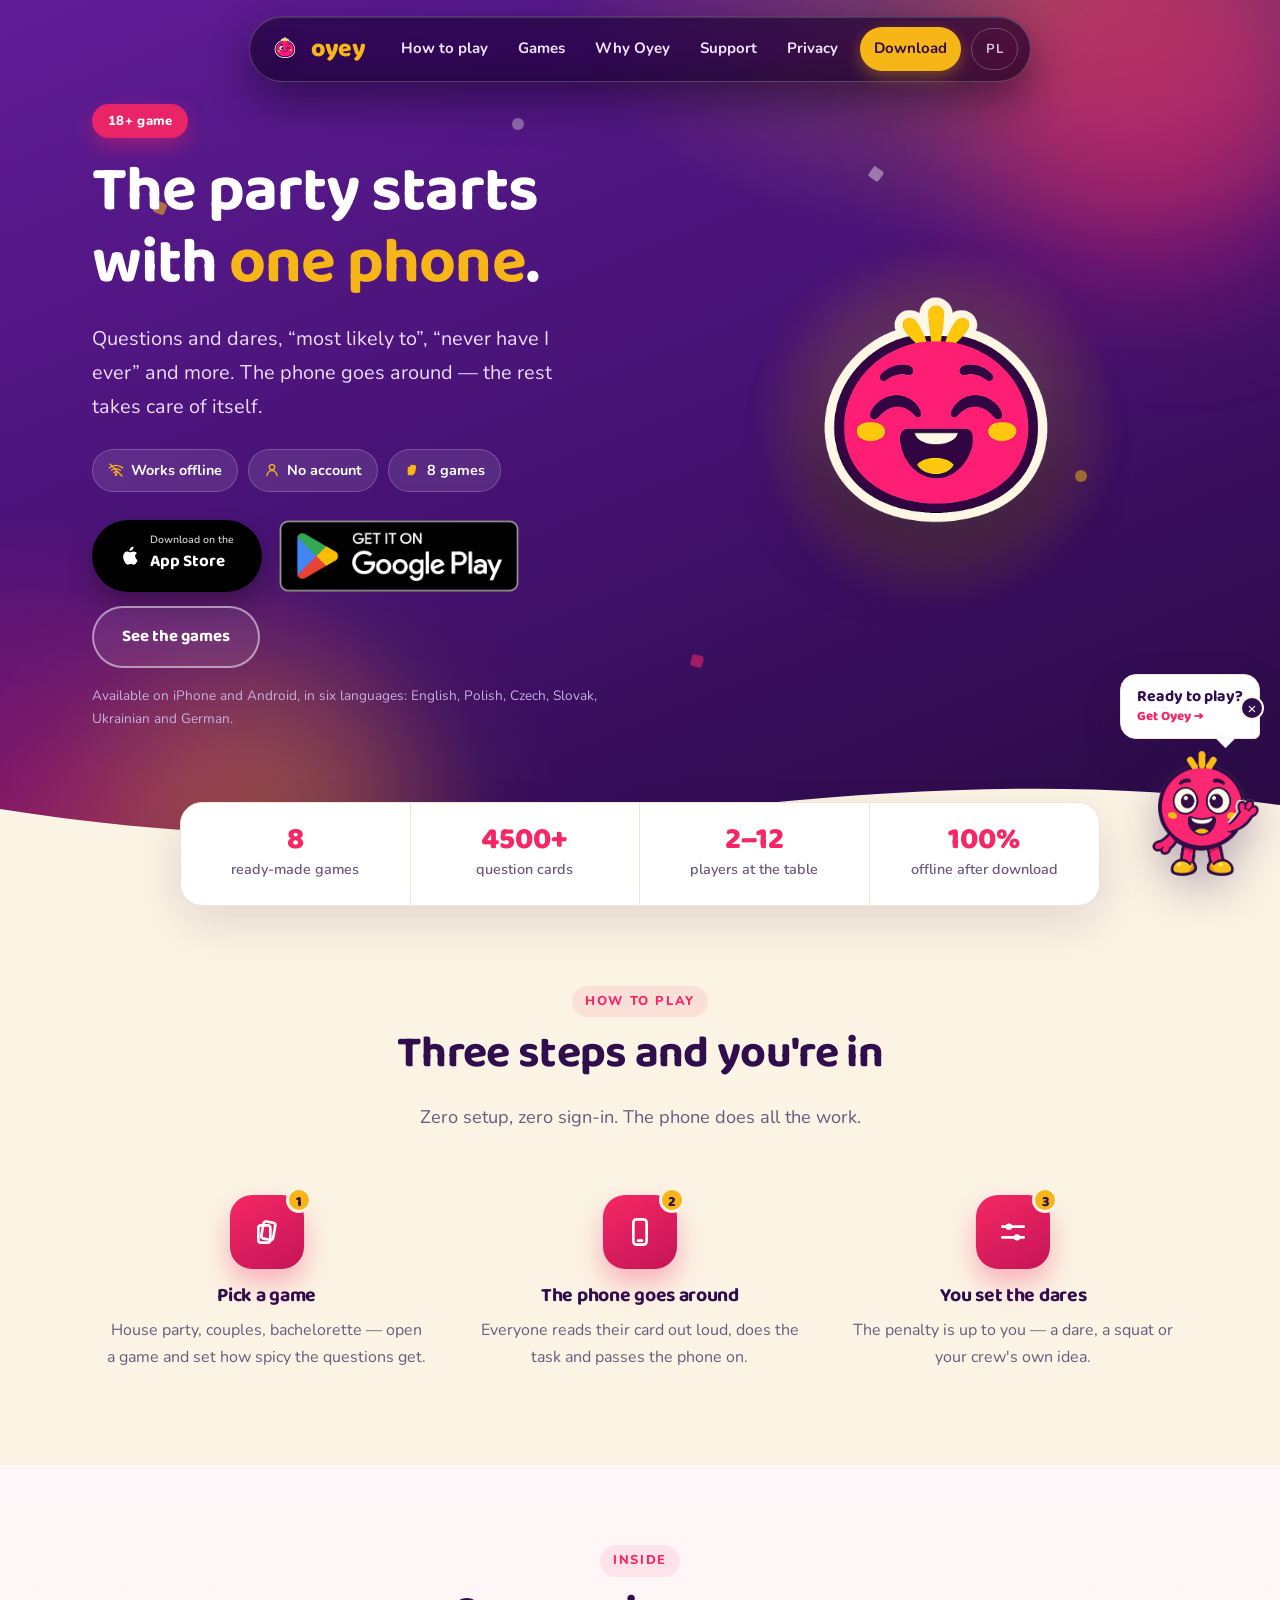
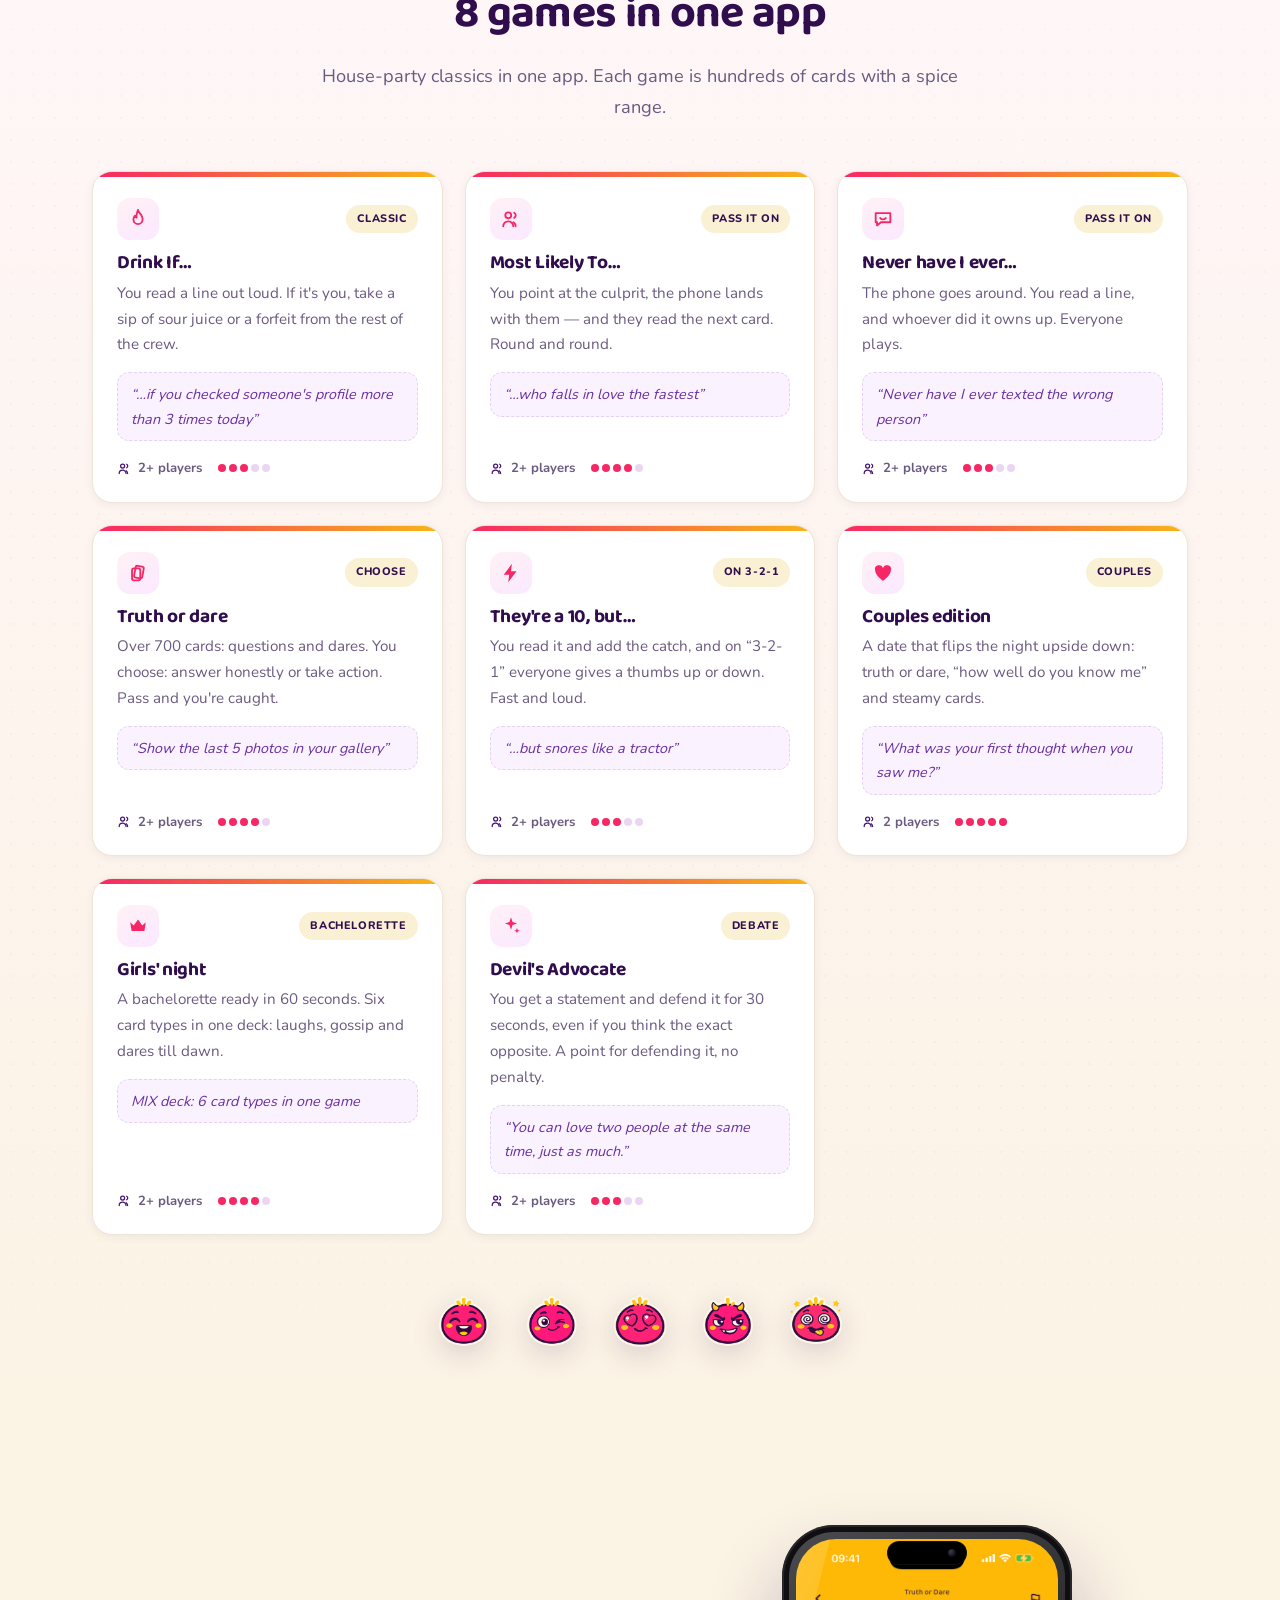
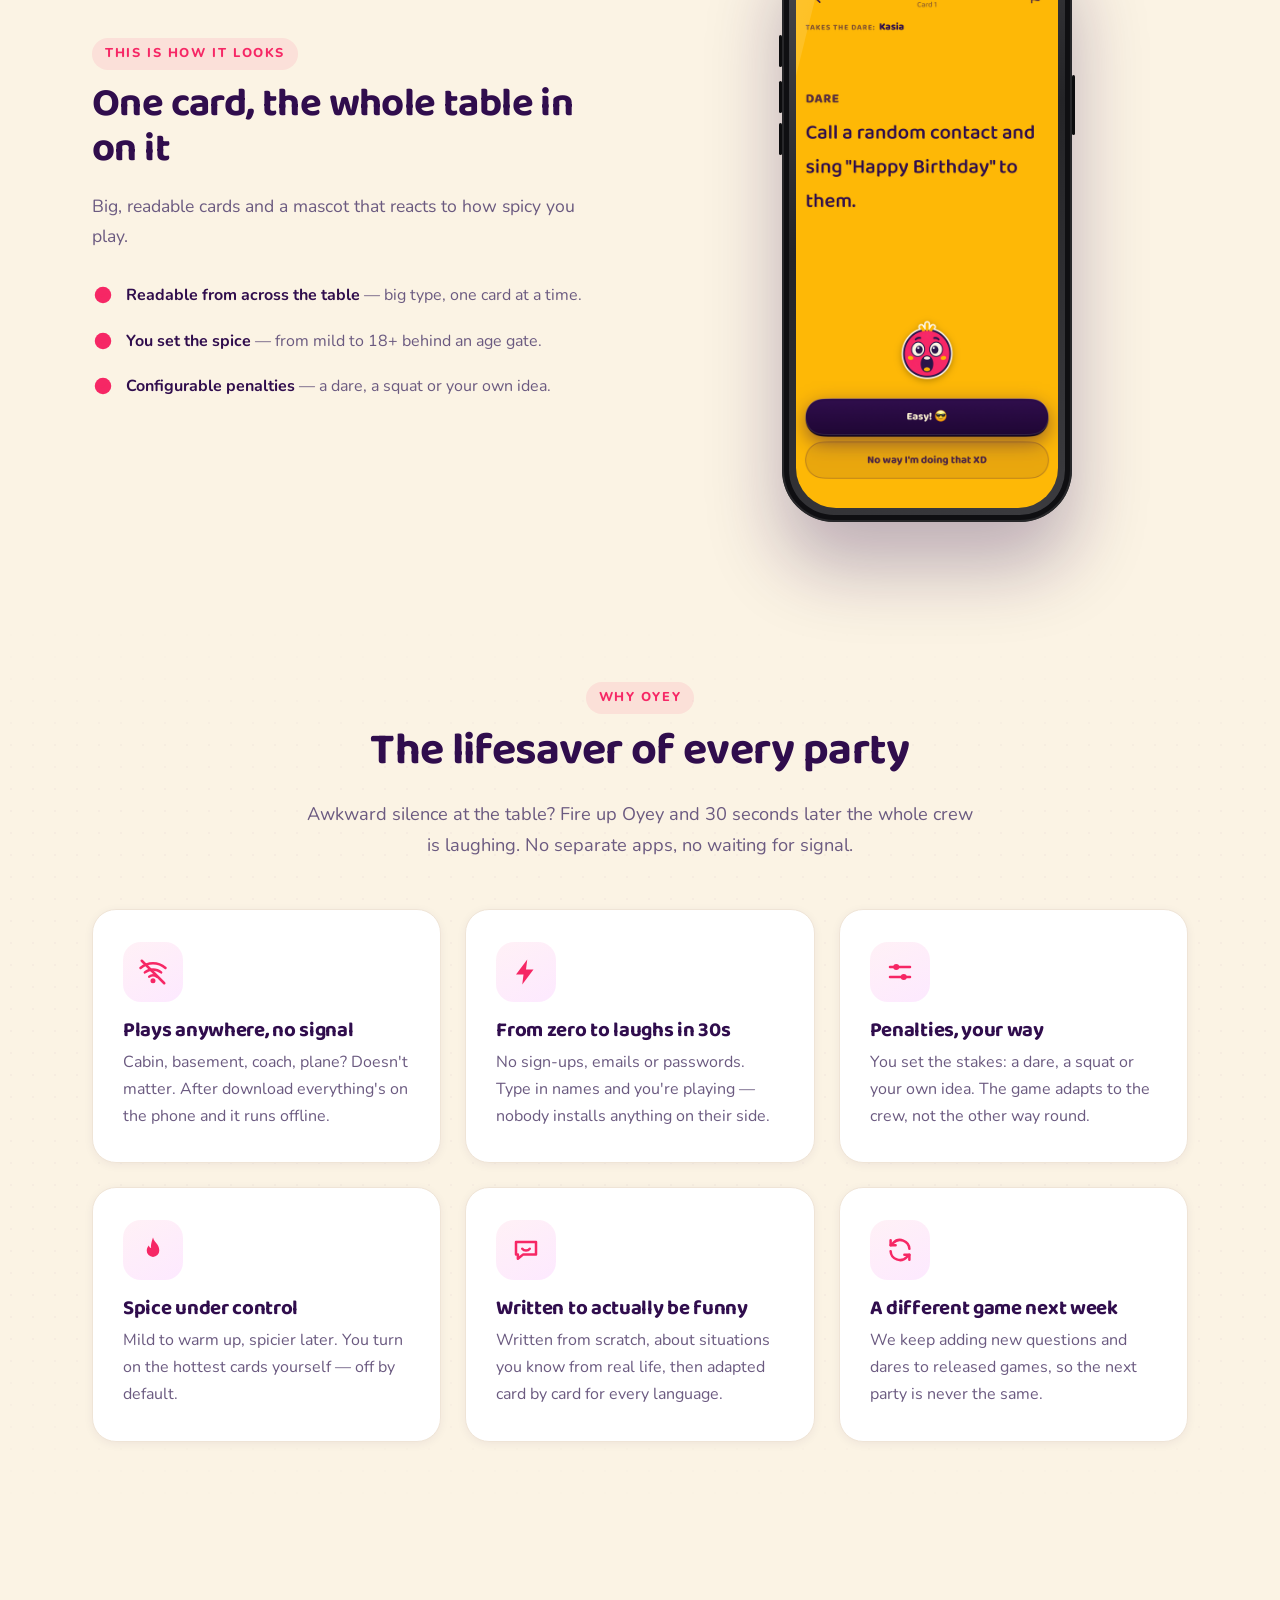
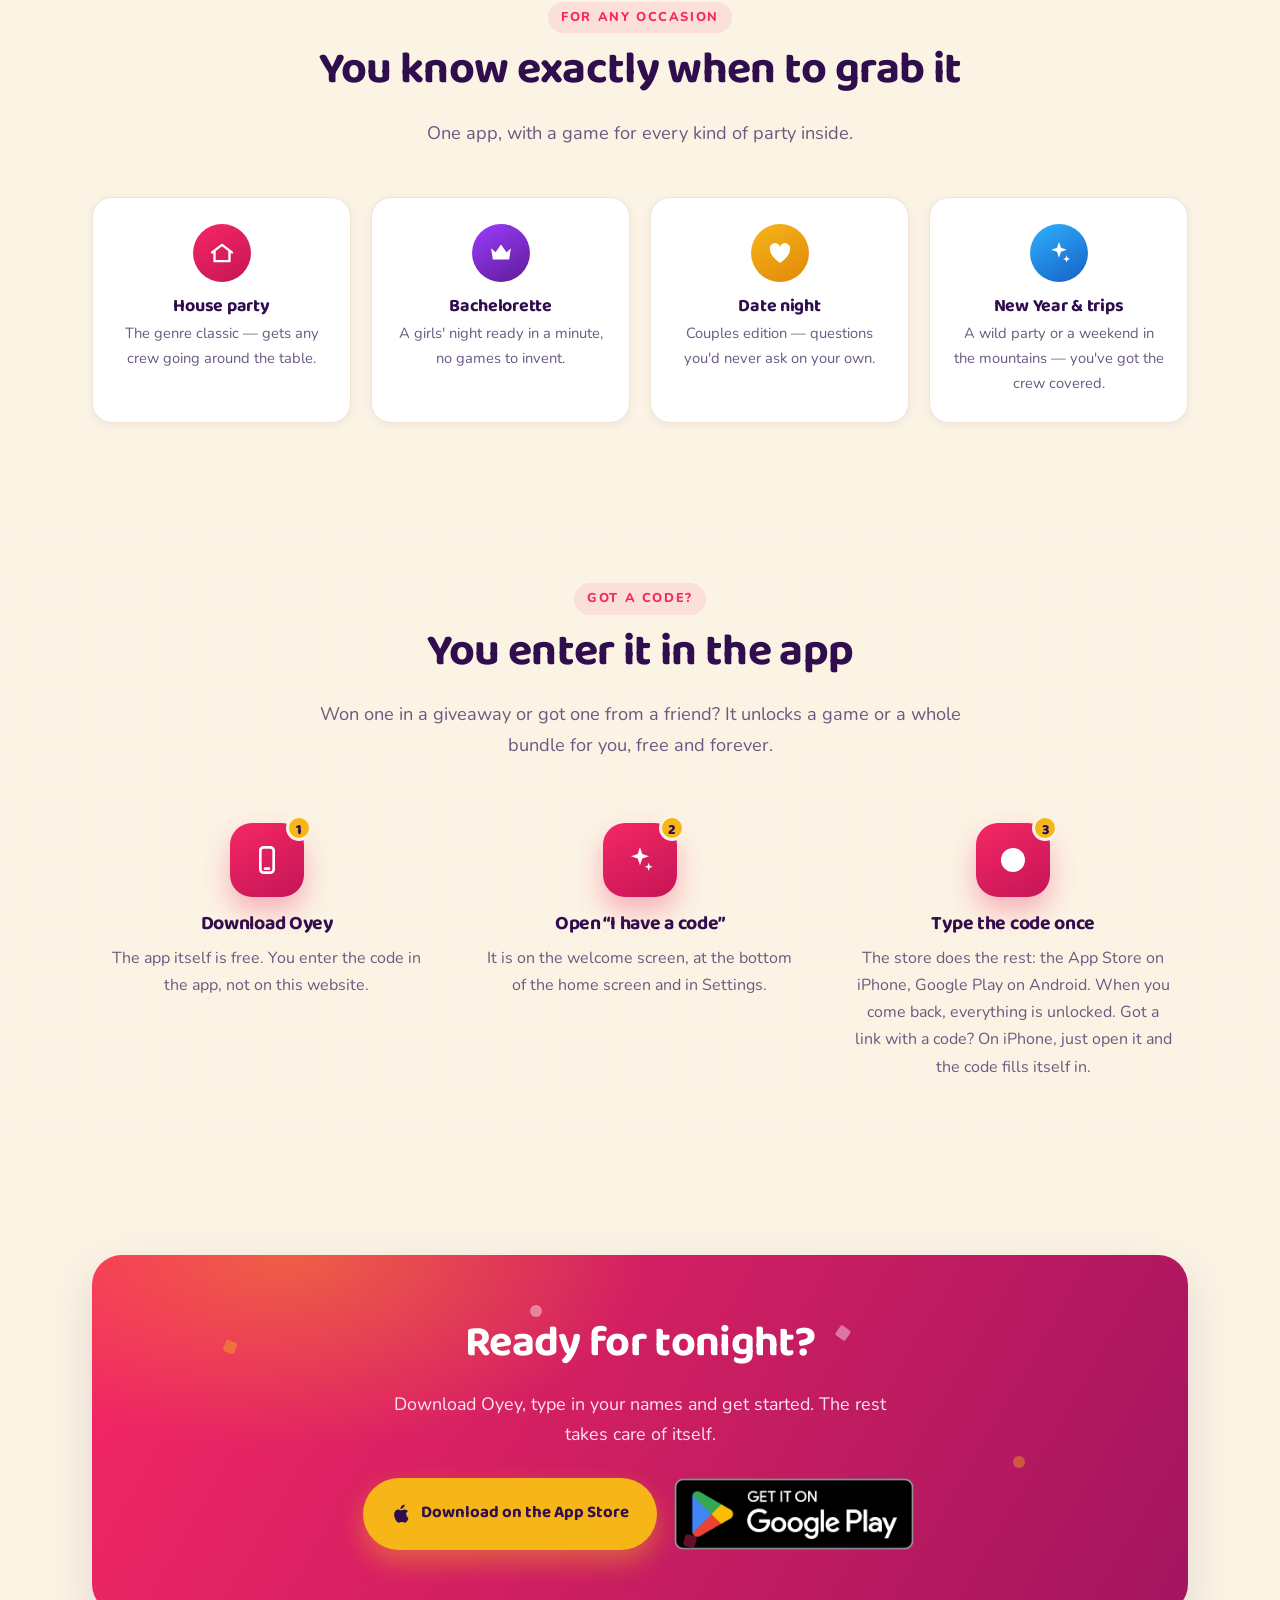
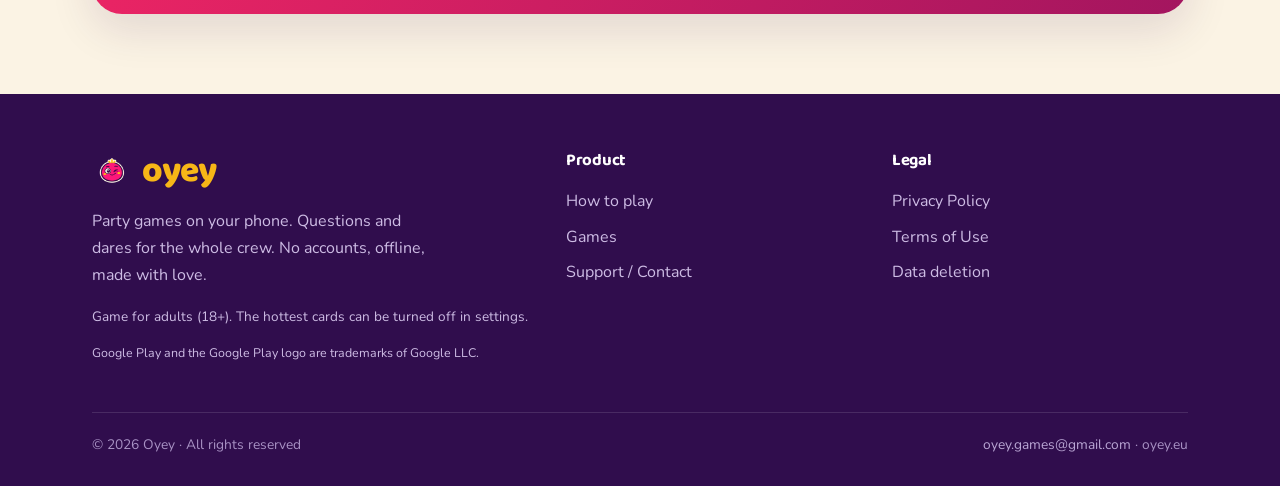
==== commit e70d1fbe: "Licznik: osobny Worker oyey-licznik, polityka 1.5 zgodna z kodem - beacon w index.html i pl/index.ht" ====
--- a/index.html
+++ b/index.html
@@ -568,7 +568,7 @@
     }
 
     // ——— LICZNIK ODWIEDZIN (polityka prywatności 1.5) ———
-    // Strona wysyła do Workera oyey-notifications (POST /licznik) tylko:
+    // Strona wysyła do Workera oyey-licznik (POST /licznik) tylko:
     // zdarzenie („wejscie” = otwarcie strony, „appstore” / „play” = klik
     // w przycisk sklepu, także „Download” w menu, dymek i obrazek maskotki,
     // „kopiuj” = przycisk w panelu przeglądarki wbudowanej), oznaczenie linku
@@ -597,7 +597,7 @@
     //    jej nie zobaczy.
     // Wysyłka przez sendBeacon (przeżywa przejście do sklepu), zapasowo fetch
     // z keepalive; każdy błąd połykamy, nawigacja nigdy na nic nie czeka.
-    var LICZNIK = 'https://oyey-notifications.oyey-notifications.workers.dev/licznik';
+    var LICZNIK = 'https://oyey-licznik.oyey-notifications.workers.dev/licznik';
     var STRONA = /^pl/i.test(document.documentElement.getAttribute('lang') || '') ? 'pl' : 'en';
     // Do licznika tylko `ct` z adresu tej strony, nigdy z sessionStorage:
     // oyey_ct służy kampanii w linkach sklepów, nie statystyce.
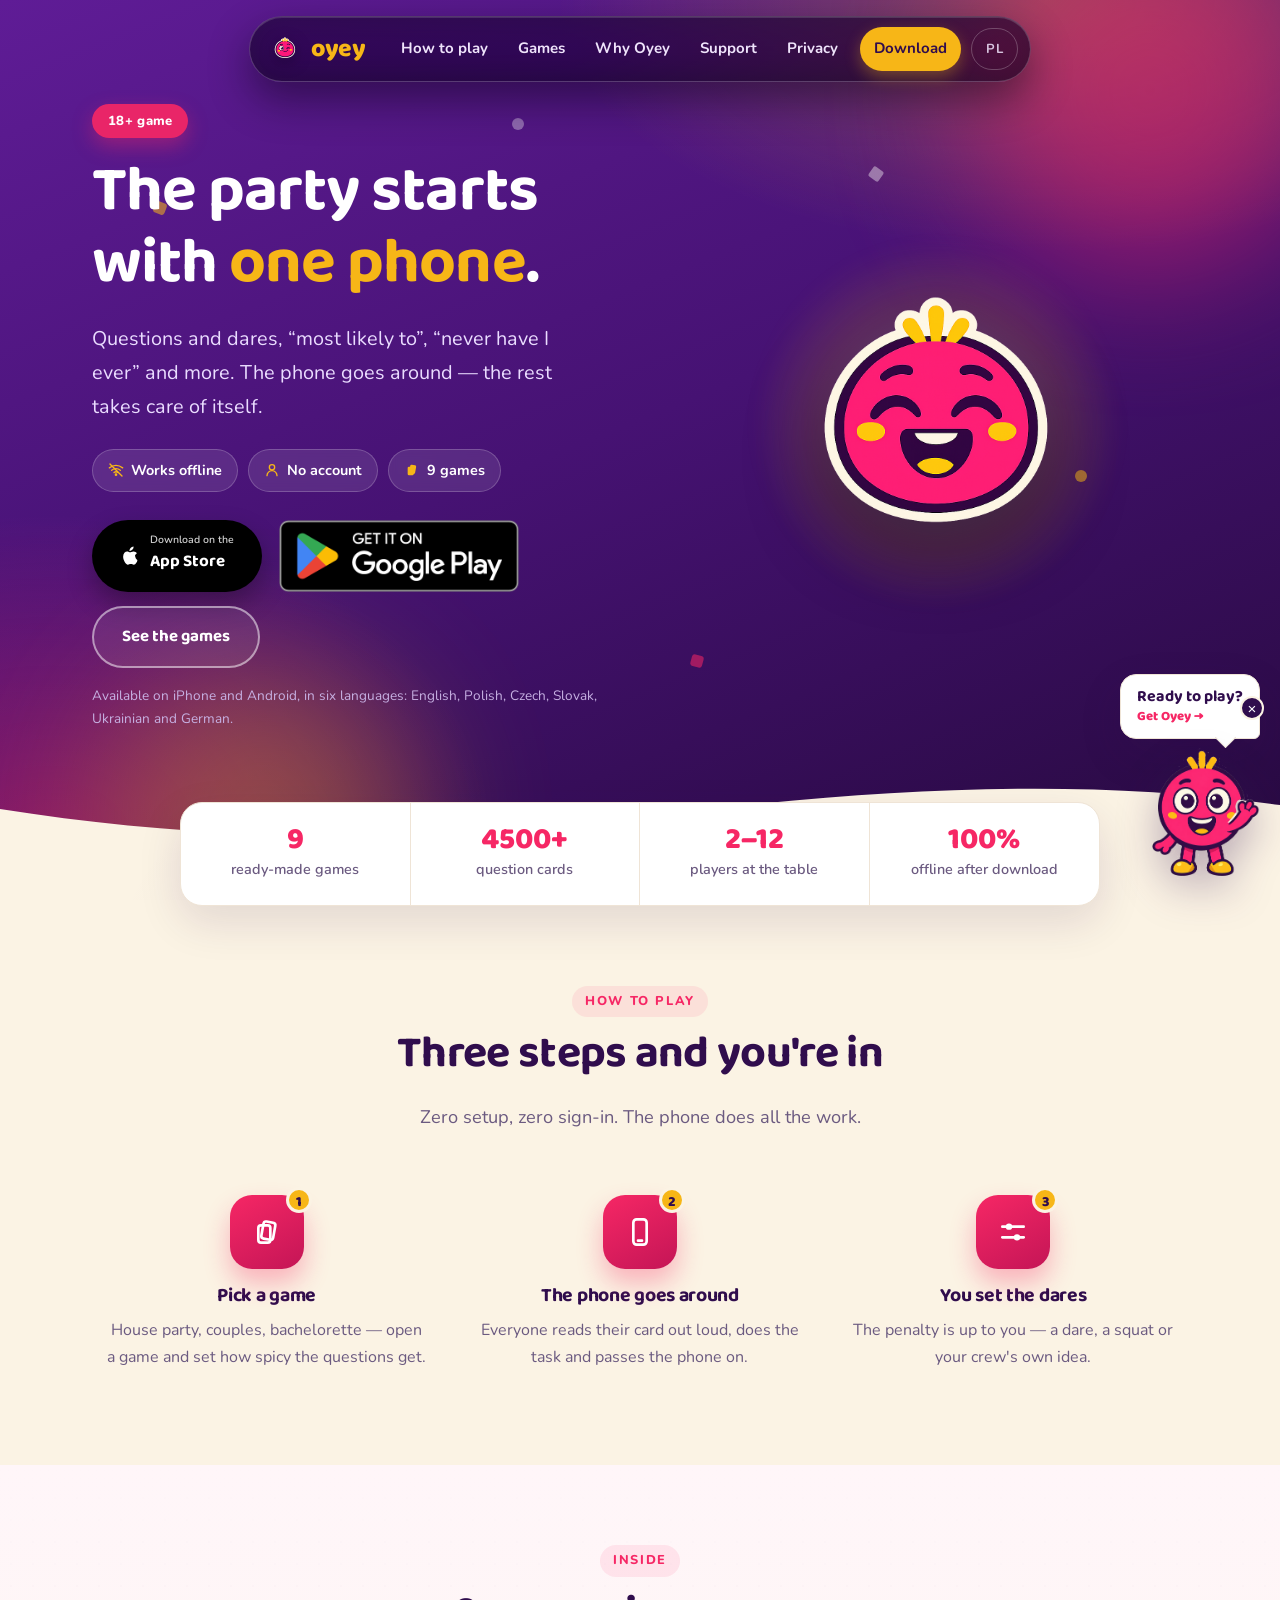
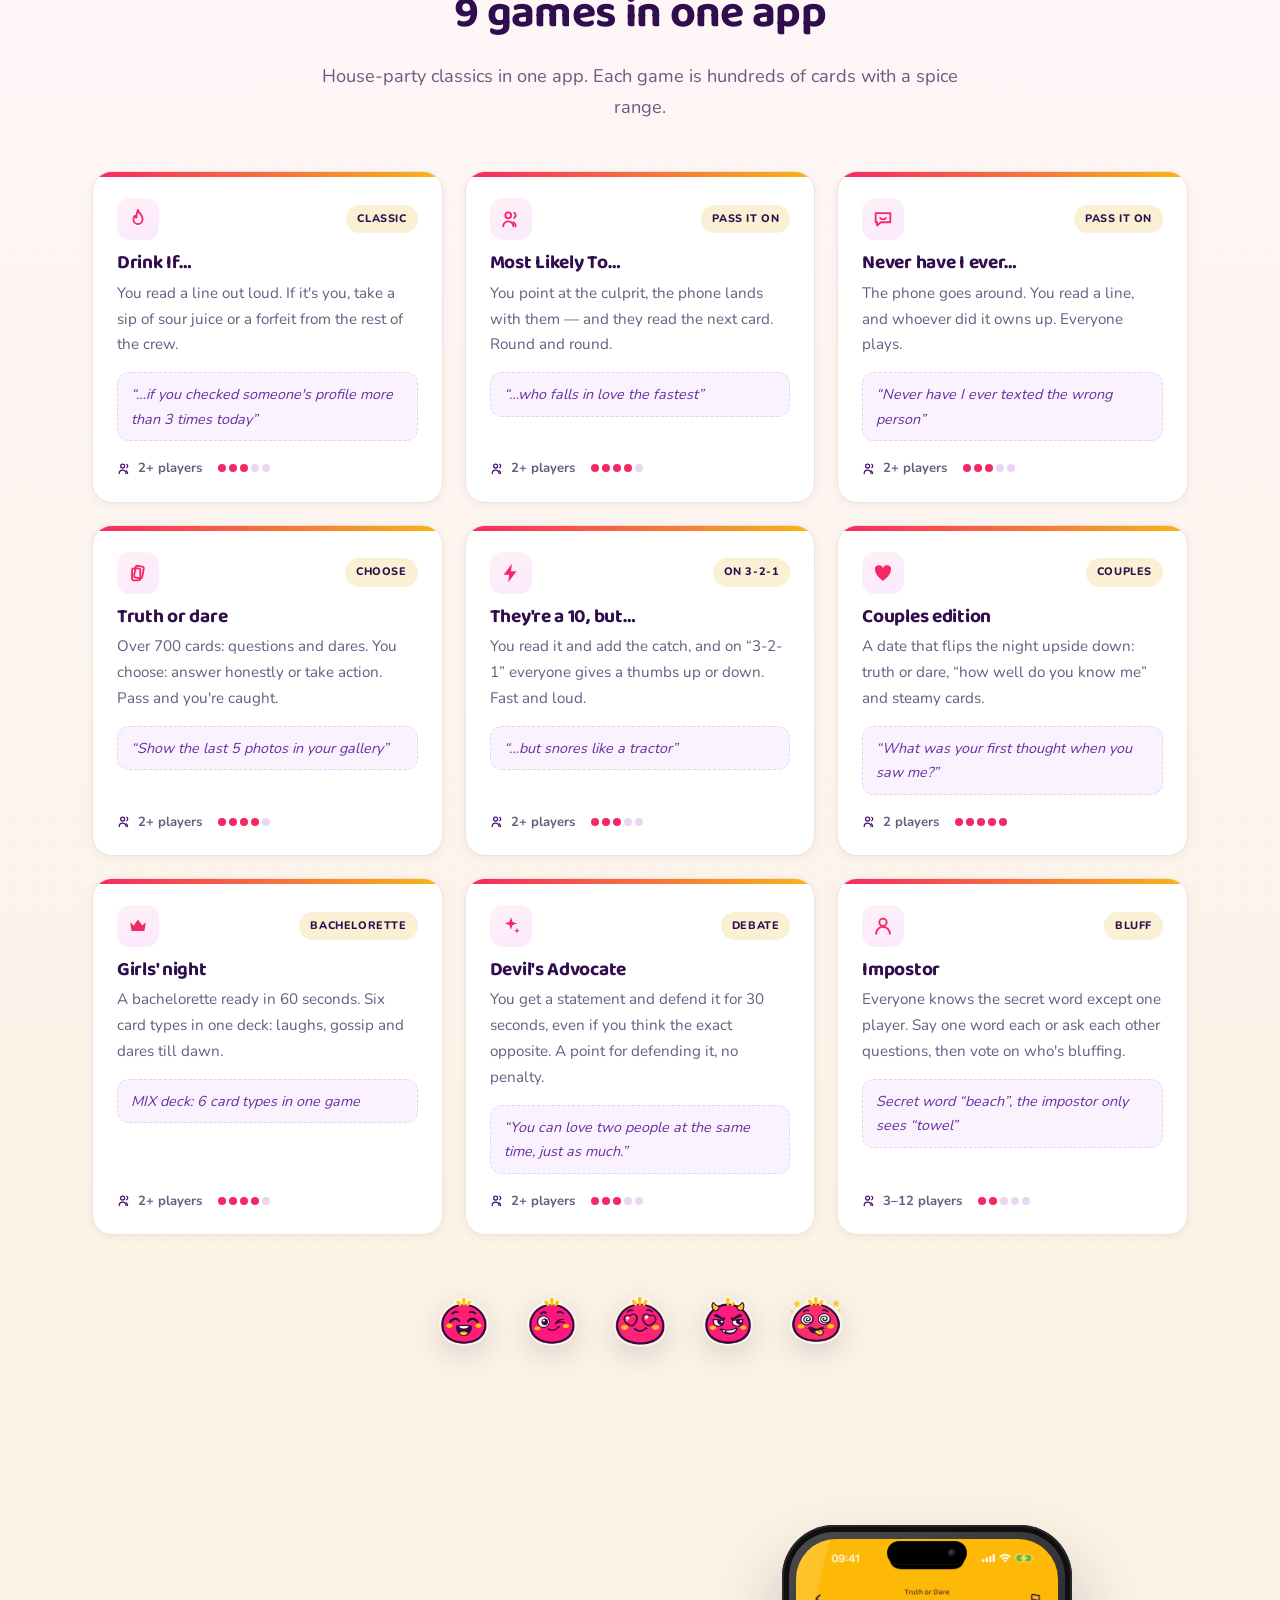
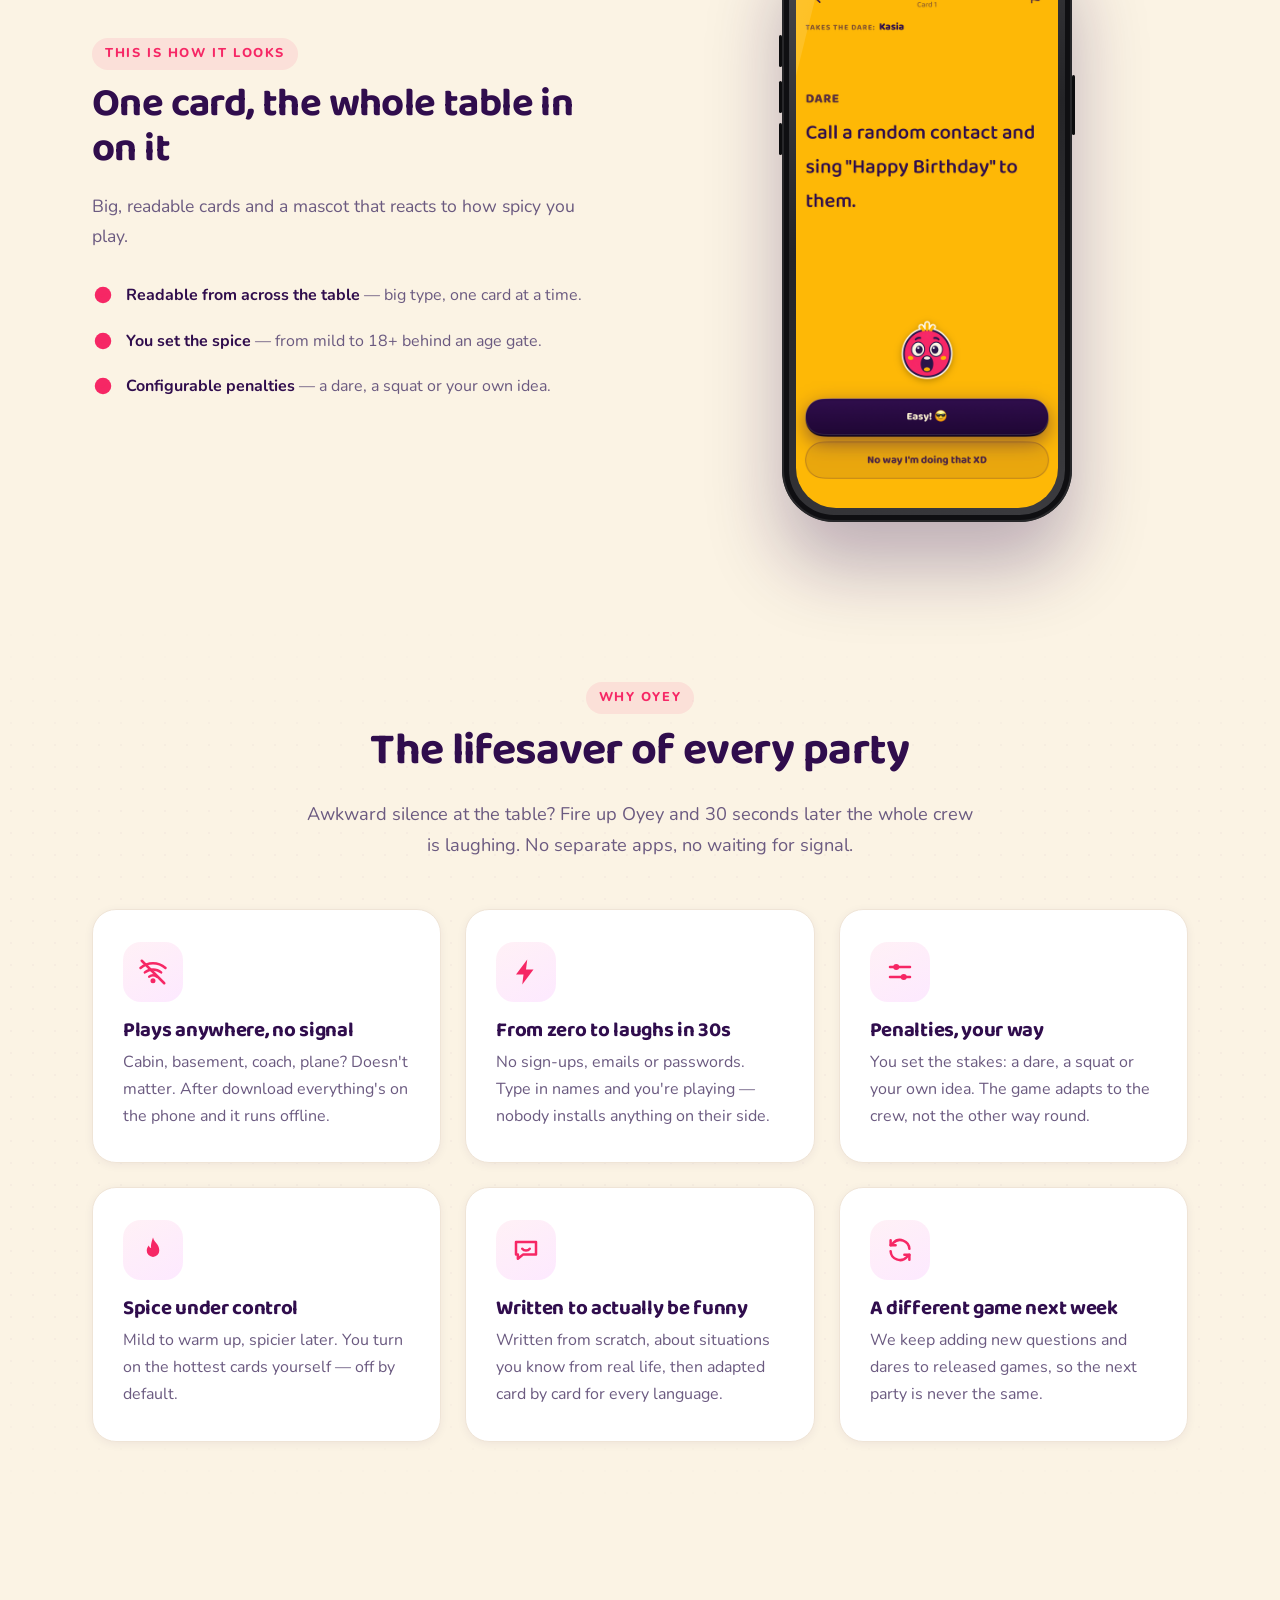
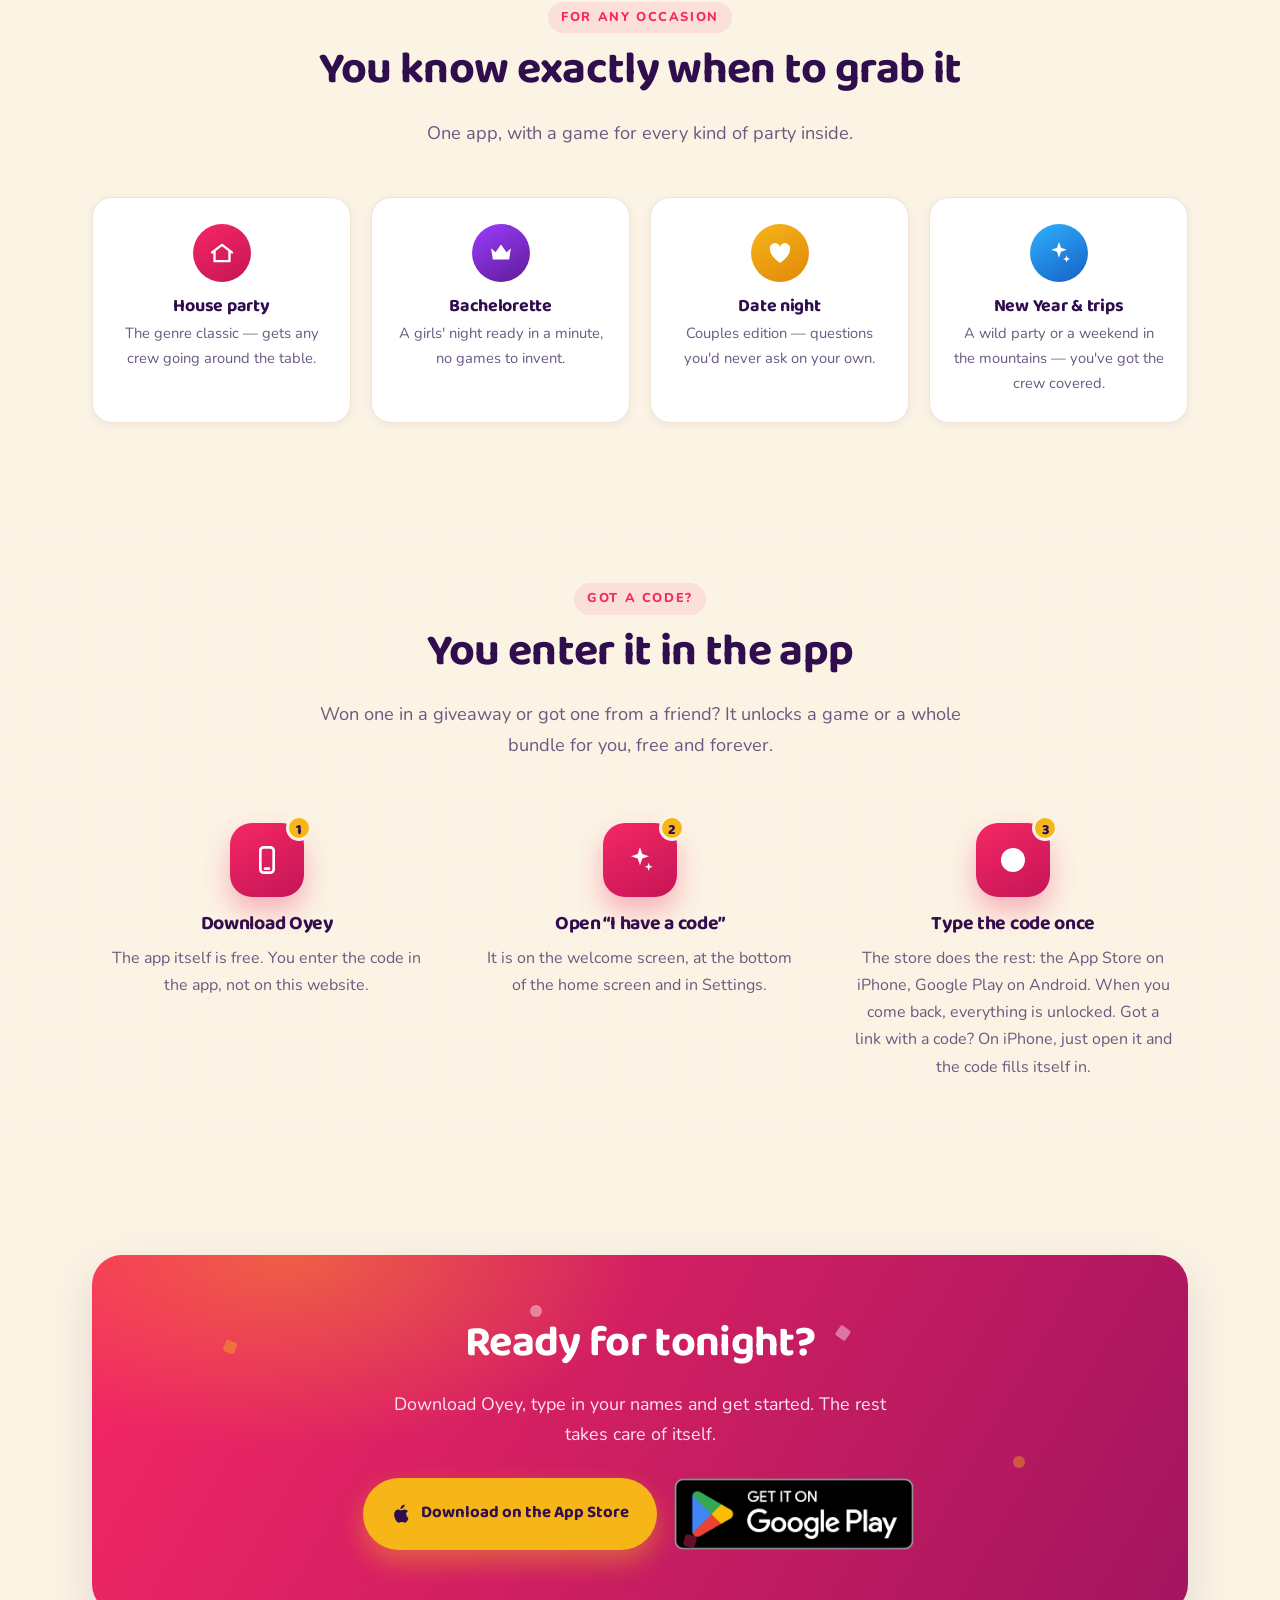
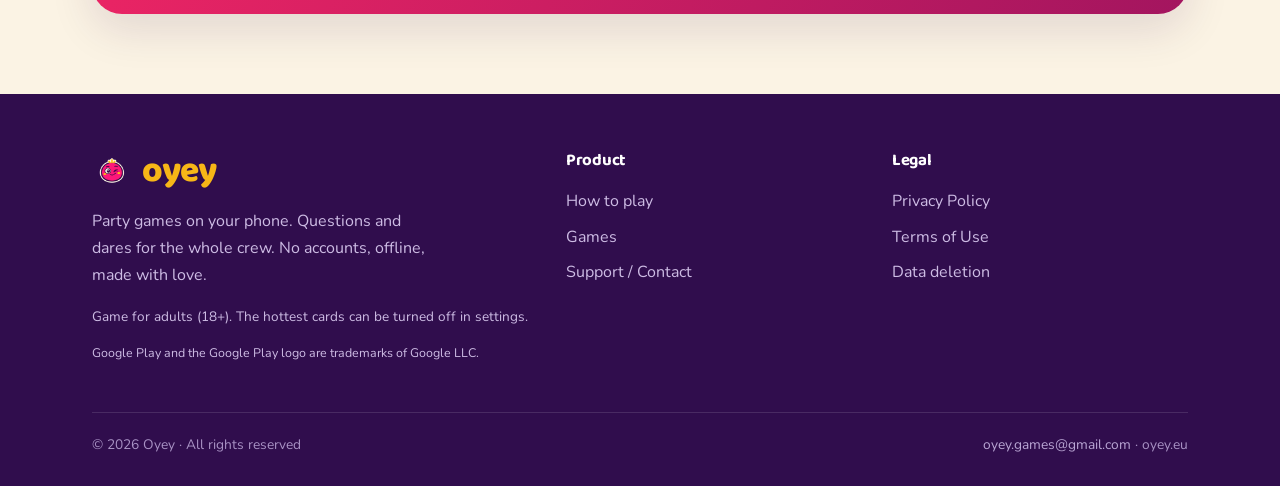
==== commit 7e1bf9c7: "Merge branch 'main' into dziewiec-gier" ====
--- a/index.html
+++ b/index.html
@@ -162,7 +162,7 @@
         <div class="hero__badges">
           <span class="badge"><svg class="icon"><use href="#ic-wifi"/></svg> Works offline</span>
           <span class="badge"><svg class="icon"><use href="#ic-user"/></svg> No account</span>
-          <span class="badge"><svg class="icon icon--fill"><use href="#ic-cards"/></svg> 8 games</span>
+          <span class="badge"><svg class="icon icon--fill"><use href="#ic-cards"/></svg> 9 games</span>
         </div>
         <div class="btns" id="download-top">
           <a class="btn btn--app" href="https://apps.apple.com/app/id6793657469" target="_blank" rel="noopener" aria-label="Download on the App Store">
@@ -188,7 +188,7 @@
   <!-- STATS -->
   <div class="container">
     <div class="stats reveal">
-      <div class="stat"><b>8</b><span>ready-made games</span></div>
+      <div class="stat"><b>9</b><span>ready-made games</span></div>
       <div class="stat"><b>4500+</b><span>question cards</span></div>
       <div class="stat"><b>2–12</b><span>players at the table</span></div>
       <div class="stat"><b>100%</b><span>offline after download</span></div>
@@ -228,7 +228,7 @@
     <div class="container">
       <div class="section-head reveal">
         <span class="eyebrow">Inside</span>
-        <h2>8 games in one app</h2>
+        <h2>9 games in one app</h2>
         <p>House-party classics in one app. Each game is hundreds of cards with a spice range.</p>
       </div>
       <div class="games">
@@ -295,6 +295,14 @@
           <p>You get a statement and defend it for 30 seconds, even if you think the exact opposite. A point for defending it, no penalty.</p>
           <div class="game__sample">“You can love two people at the same time, just as much.”</div>
           <div class="game__meta"><span class="m"><svg class="icon"><use href="#ic-users"/></svg>2+ players</span><span class="spice"><span class="spice-dots"><i class="on"></i><i class="on"></i><i class="on"></i><i></i><i></i></span></span></div>
+        </article>
+
+        <article class="game reveal d1">
+          <div class="game__top"><span class="game__ico"><svg class="icon"><use href="#ic-user"/></svg></span><span class="tag">Bluff</span></div>
+          <h3>Impostor</h3>
+          <p>Everyone knows the secret word except one player. Say one word each or ask each other questions, then vote on who's bluffing.</p>
+          <div class="game__sample">Secret word “beach”, the impostor only sees “towel”</div>
+          <div class="game__meta"><span class="m"><svg class="icon"><use href="#ic-users"/></svg>3–12 players</span><span class="spice"><span class="spice-dots"><i class="on"></i><i class="on"></i><i></i><i></i><i></i></span></span></div>
         </article>
 
       </div>
